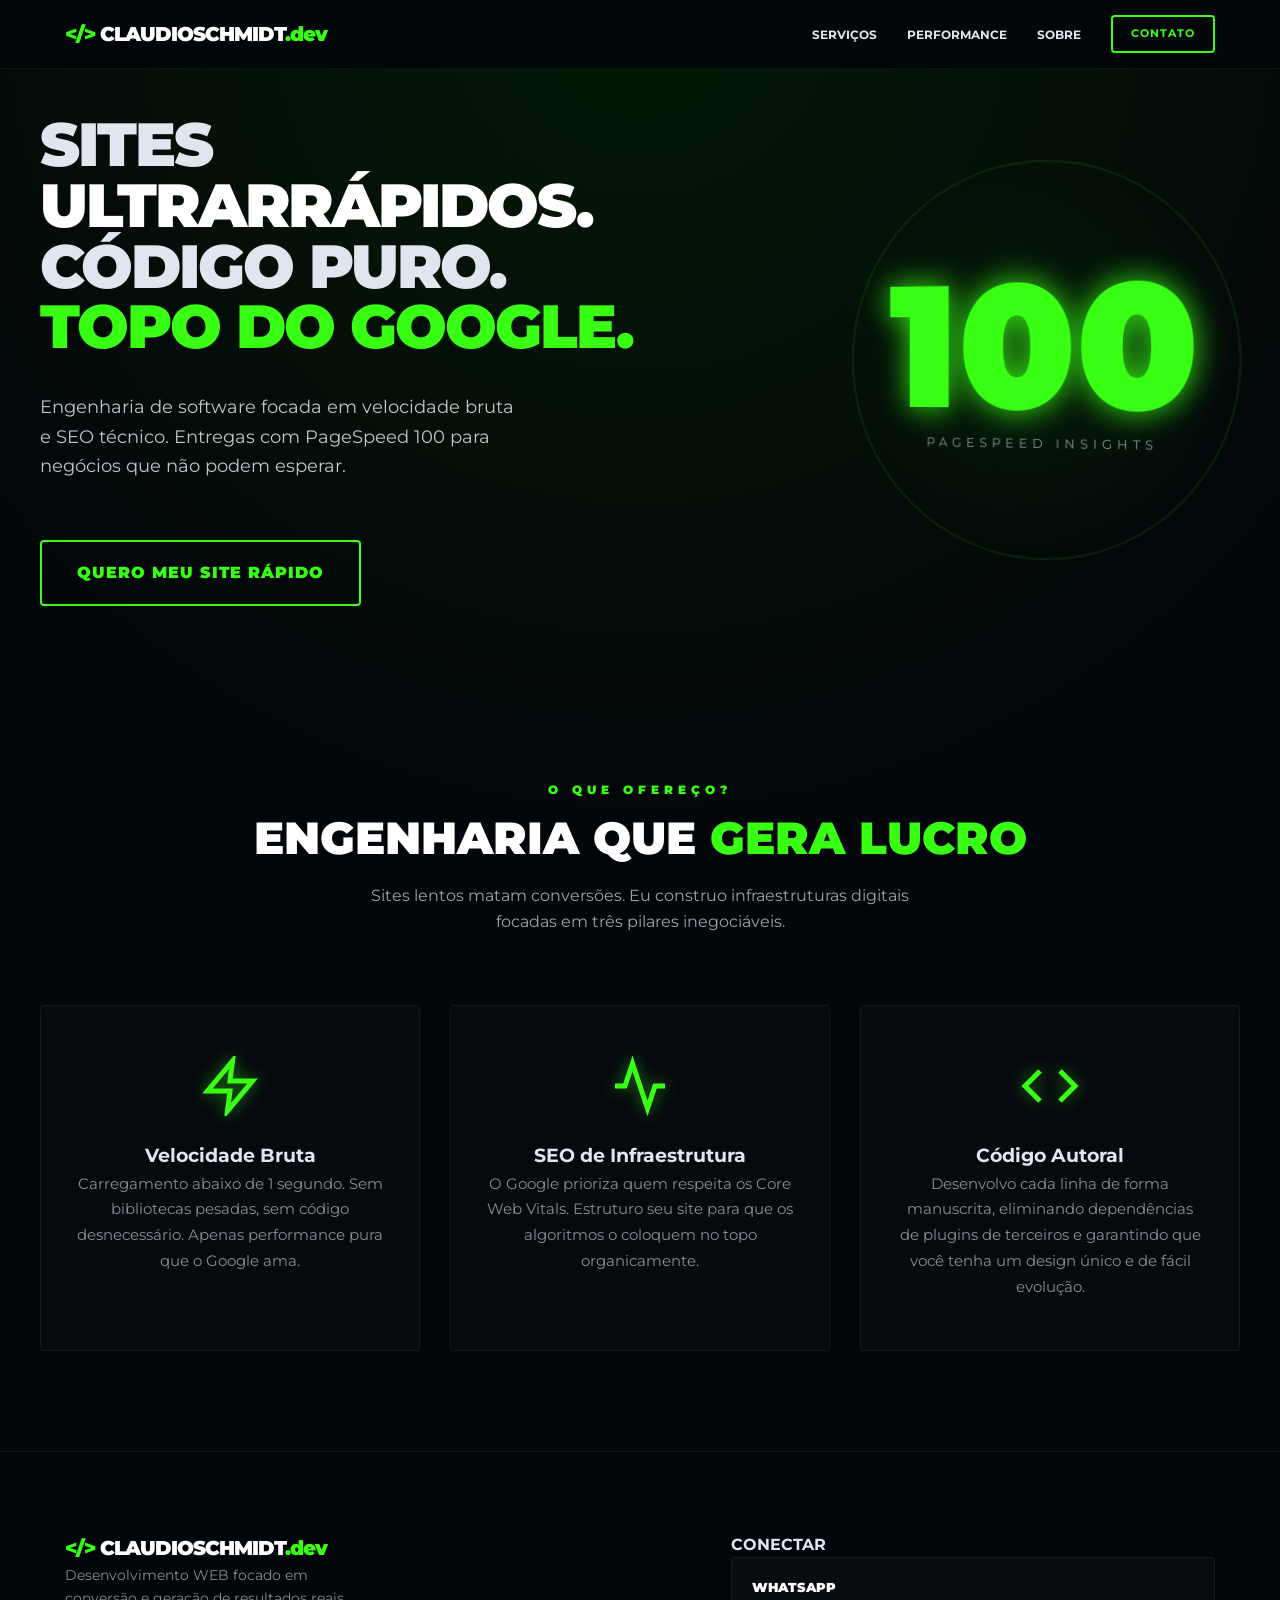
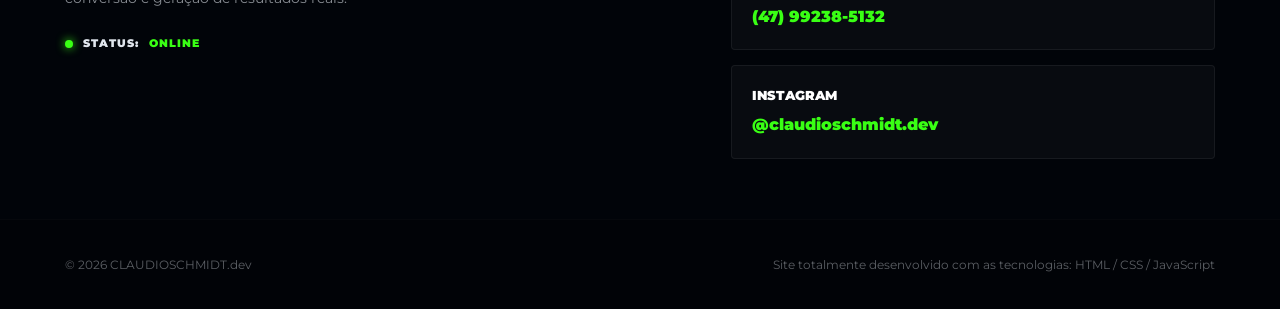
==== index.html @ e117f0a3 "Criação Segundo Bloco Criação do segundo bloco da página." ====
<!DOCTYPE html>
<html lang="pt-br">
<head>
    <meta charset="UTF-8">
    <meta name="viewport" content="width=device-width, initial-scale=1.0">
    <title>Claudio Schmidt Dev | Performance Web de Elite</title>
    
    <link rel="preconnect" href="https://fonts.googleapis.com">
    <link rel="preconnect" href="https://fonts.gstatic.com" crossorigin>
    <link href="https://fonts.googleapis.com/css2?family=Montserrat:wght@400;700;900&display=swap" rel="stylesheet">
    
    <link rel="stylesheet" href="css/style.css">
</head>
<body>

    <header class="cabecalho-fixo">
        <nav class="container navegacao">
            <a href="#" class="logo-marca">
                <span class="simbolo-code">&lt;/&gt;</span> CLAUDIOSCHMIDT<span>.dev</span>
            </a>
    
            <button class="menu-hamburguer" aria-label="Abrir Menu">
                <span class="barrinha"></span>
                <span class="barrinha"></span>
                <span class="barrinha"></span>
            </button>
    
            <ul class="lista-menu">
                <li><a href="#servicos">Serviços</a></li>
                <li><a href="#performance">Performance</a></li>
                <li><a href="#sobre">Sobre</a></li>
                <li>
                    <a href="https://wa.me/5547992385132" target="_blank" class="botao-neon pequeno">
                        CONTATO
                    </a>
                </li>
            </ul>
        </nav>
    </header>
    
    <main>
        <section id="inicio" class="secao-destaque container revelar">
            <div class="texto-principal">
                <h1>SITES<br>
                    <span class="cor-branca">ULTRARRÁPIDOS.</span><br>
                    CÓDIGO PURO.<br>
                    <span class="cor-neon">TOPO DO GOOGLE.</span>
                </h1>
                <p>Engenharia de software focada em velocidade bruta e SEO técnico. Entregas com PageSpeed 100 para negócios
                    que não podem esperar.</p>
                <a href="https://wa.me/5547992385132" target="_blank" class="botao-neon">
                    QUERO MEU SITE RÁPIDO
                </a>
            </div>
    
            <div class="container-visual">
                <div class="elemento-3d">
                    <div class="circulo-decorativo"></div>
                    <div class="placa-performance">
                        <span class="numero-100 brilho-neon">100</span>
                        <span class="sub-texto">PAGESPEED INSIGHTS</span>
                    </div>
                </div>
            </div>
        </section>
    
        <section id="servicos" class="secao-pilares container revelar">
            <div class="header-pilares">
                <span class="subtitulo-neon">O QUE OFEREÇO?</span>
                <h2 class="cor-branca">ENGENHARIA QUE <span class="cor-neon">GERA LUCRO</span></h2>
                <p>Sites lentos matam conversões. Eu construo infraestruturas digitais focadas em três pilares inegociáveis.
                </p>
            </div>
    
            <div class="grid-pilares">
                <article class="card-pilar">
                    <div class="icone-container">
                        <svg viewBox="0 0 24 24" fill="none" stroke="currentColor" stroke-width="2" class="svg-neon">
                            <path d="M13 2L3 14h9l-1 8 10-12h-9l1-8z" />
                        </svg>
                    </div>
                    <h3>Velocidade Bruta</h3>
                    <p>Carregamento abaixo de 1 segundo. Sem bibliotecas pesadas, sem código desnecessário. Apenas
                        performance pura que o Google ama.</p>
                </article>
    
                <article class="card-pilar">
                    <div class="icone-container">
                        <svg viewBox="0 0 24 24" fill="none" stroke="currentColor" stroke-width="2" class="svg-neon">
                            <path d="M22 12h-4l-3 9L9 3l-3 9H2" />
                        </svg>
                    </div>
                    <h3>SEO de Infraestrutura</h3>
                    <p>O Google prioriza quem respeita os Core Web Vitals. Estruturo seu site para que os algoritmos o
                        coloquem no topo organicamente.</p>
                </article>
    
                <article class="card-pilar">
                    <div class="icone-container">
                        <svg viewBox="0 0 24 24" fill="none" stroke="currentColor" stroke-width="2" class="svg-neon">
                            <polyline points="16 18 22 12 16 6"></polyline>
                            <polyline points="8 6 2 12 8 18"></polyline>
                        </svg>
                    </div>
                    <h3>Código Autoral</h3>
                    <p>Desenvolvo cada linha de forma manuscrita, eliminando dependências de plugins de terceiros e garantindo que você tenha um design único e de fácil evolução.</p>
                </article>
            </div>
        </section>
    </main>

    <footer class="rodape-moderno revelar">
        <div class="container grade-rodape">
            <div class="col-rodape">
                <a href="#" class="logo-marca">
                <span class="simbolo-code">&lt;/&gt;</span> CLAUDIOSCHMIDT<span>.dev</span>
                </a>
                <p class="txt-rodape">Desenvolvimento WEB focado em conversão e geração de resultados reais.</p>
                <div class="status-sistema">
                    <span class="ponto-status"></span> STATUS: <span class="cor-neon">ONLINE</span>
                </div>
            </div>
            
            <div class="col-rodape">
                <h4 class="tit-rodape">CONECTAR</h4>
                <div class="contatos-card">
                    <a href="https://wa.me/5547992385132" target="_blank" class="item-contato">
                        WHATSAPP <span class="cor-neon">(47) 99238-5132</span>
                    </a>
                    <a href="https://www.instagram.com/claudioschmidt.dev" target="_blank" class="item-contato">
                        INSTAGRAM <span class="cor-neon">@claudioschmidt.dev</span>
                    </a>
                </div>
            </div>
        </div>
        
        <div class="assinatura">
            <div class="container flex-assinatura">
                <p>© 2026 CLAUDIOSCHMIDT.dev</p>
                <p>Site totalmente desenvolvido com as tecnologias: <span class="txt-brilhante"> HTML / CSS / JavaScript</span></p>
            </div>
        </div>
    </footer>

    <script src="js/script.js"></script>
</body>
</html>
---- css/style.css ----
/* CLAUDIOSCHMIDT.dev - Estilo de Elite 
    Foco: Performance, Centralização 3D e UX Premium
*/

/* --- 1. CONFIGURAÇÕES BASE & VARIÁVEIS --- */
* { 
    margin: 0; 
    padding: 0; 
    box-sizing: border-box; 
    -webkit-font-smoothing: antialiased;
}

:root {
    --neon: #39ff14;
    --fundo-dark: #02050a; 
    --verde-profundo: #051a05; 
    --branco: #ffffff;
    --texto: #e0e6ed;
    --transição: all 0.4s cubic-bezier(0.175, 0.885, 0.32, 1.275);
}

html {
    scroll-behavior: smooth;
    scroll-padding-top: 100px;
}

body {
    font-family: 'Montserrat', sans-serif;
    background: radial-gradient(circle at 50% 0%, var(--verde-profundo) 0%, var(--fundo-dark) 80%);
    background-color: var(--fundo-dark);
    background-attachment: fixed;
    color: var(--texto);
    overflow-x: hidden;
    line-height: 1.6;
}

.container { 
    max-width: 1200px; 
    margin: 0 auto; 
    padding: 0 25px; 
}

/* --- 2. AUXILIARES DE ESTILO --- */
.cor-neon { color: var(--neon); }
.cor-branca { color: var(--branco); }
.brilho-neon { text-shadow: 0 0 25px rgba(57, 255, 20, 0.7); }

.revelar {
    opacity: 0;
    transform: translateY(40px);
    transition: all 0.9s cubic-bezier(0.17, 0.55, 0.55, 1);
}

.revelar.visivel {
    opacity: 1;
    transform: translateY(0);
}

/* --- 3. CABEÇALHO (MENU) --- */
.cabecalho-fixo {
    position: fixed; 
    top: 0; left: 0; width: 100%;
    background: rgba(2, 5, 10, 0.88);
    backdrop-filter: blur(15px);
    border-bottom: 1px solid rgba(57, 255, 20, 0.08);
    z-index: 1000; 
    padding: 15px 0;
    transition: var(--transição);
}

.navegacao { 
    display: flex; 
    justify-content: space-between; 
    align-items: center; 
}

.logo-marca {
    text-decoration: none; 
    color: var(--branco); 
    font-weight: 900; 
    font-size: 1.25rem;
    letter-spacing: -1px;
}
.logo-marca span { color: var(--neon); }

.lista-menu { 
    display: flex; 
    align-items: center; 
    gap: 30px; 
    list-style: none; 
}

.lista-menu a {
    text-decoration: none; 
    color: var(--texto);
    font-size: 0.75rem; 
    font-weight: 700; 
    text-transform: uppercase;
    transition: 0.3s;
}

.lista-menu a:hover:not(.botao-neon) { color: var(--neon); }

/* --- 4. BOTÕES --- */
.botao-neon {
    display: inline-block; 
    padding: 18px 35px;
    border: 2px solid var(--neon); 
    color: var(--neon) !important;
    text-decoration: none; 
    font-weight: 900; 
    border-radius: 4px;
    text-transform: uppercase;
    letter-spacing: 1px;
    transition: var(--transição);
}

.botao-neon.pequeno { padding: 8px 18px; font-size: 0.7rem; }

.botao-neon:hover {
    background: var(--neon); 
    color: var(--fundo-dark) !important;
    box-shadow: 0 0 30px rgba(57, 255, 20, 0.6); 
    transform: translateY(-5px);
}

/* --- /css/style.css --- */

/* ... (Mantenha o topo do arquivo igual) ... */

/* --- 5. HERO SECTION & SOLUÇÃO DE CENTRALIZAÇÃO 3D --- */
.secao-destaque { 
    display: flex; 
    align-items: center; 
    min-height: 80vh; /* Ocupa a tela inteira para máximo impacto visual */
    padding: 60px 0; /* Aumentei o respiro vertical */
}

.texto-principal { flex: 1.2; z-index: 10; }

h1 { 
    font-size: 3.8rem; 
    font-weight: 900; 
    line-height: 1; 
    margin-bottom: 35px; /* Aumentei ligeiramente o espaço */
    letter-spacing: -2px; 
}

.texto-principal p { 
    max-width: 480px; 
    opacity: 0.85; 
    font-size: 1.15rem; /* Fonte um pouco maior para leitura premium */
    margin-bottom: 60px; /* Respiro generoso para o CTA */
    text-shadow: 0 0 15px rgba(255, 255, 255, 0.1);
}

/* --- A MÁGICA DO 3D ESTÁ AQUI --- */

/* 1. O PAI: Define a perspectiva para toda a cena */
.container-visual { 
    flex: 0.8; 
    display: flex; 
    justify-content: flex-end; /* Alinha o bloco à direita na grade */
    align-items: center; /* Centraliza verticalmente na Hero */
    perspective: 2000px; /* Aumentei a perspectiva para suavizar a distorção */
}

/* 2. O CONTAINER DE ROTAÇÃO: Aplica a rotação Y */
.elemento-3d {
    position: relative; 
    width: 420px; /* Tamanho massivo e impactante */
    height: 420px;
    
    /* Centralização Flexbox Real */
    display: flex; 
    justify-content: center; 
    align-items: center; 

    /* Configurações 3D */
    transform-style: preserve-3d;
    transform: rotateY(-18deg); /* Rotação ligeiramente mais agressiva */
    
    /* Filtro de brilho sutil no container inteiro */
    filter: drop-shadow(0 0 15px rgba(57, 255, 20, 0.15));
}

/* 3. O CÍRCULO (FUNDO): Fica no plano Z=0 */
.circulo-decorativo {
    position: absolute; 
    width: 100%; 
    height: 100%;
    border: 2px solid rgba(57, 255, 20, 0.15); /* Borda neon sutil */
    border-radius: 50%;
    background: radial-gradient(circle, rgba(57, 255, 20, 0.05) 0%, transparent 75%);
    z-index: 1;
}

/* 4. A PLACA (CONTEÚDO): Salta para frente no eixo Z */
.placa-performance { 
    position: relative;
    z-index: 2;
    text-align: center; 
    
    /* Traz o número para frente (Z), criando a profundidade */
    transform: translateZ(120px); 
    
    /* A animação agora é aplicada APENAS ao conteúdo que flutua */
    animation: flutuar 4s ease-in-out infinite; 
    
    /* Garante que o conteúdo interno também use flex para centralizar */
    display: flex;
    flex-direction: column;
    justify-content: center;
    align-items: center;
}

.numero-100 { 
    font-size: 11.5rem; /* Número massivo e autoritário */
    font-weight: 900; 
    color: var(--neon); 
    line-height: 0.9; /* Compacta o número */
    text-shadow: 0 0 30px rgba(57, 255, 20, 0.8); /* Brilho neon intenso */
}

.sub-texto { 
    display: block; 
    font-size: 0.8rem; 
    letter-spacing: 5px; /* Industrial e clean */
    opacity: 0.6; 
    text-transform: uppercase;
    margin-top: 15px; /* Espaço corrigido sob o número */
}

/* ... (Mantenha o resto do arquivo igual) ... */

/* Container do Visual 3D */
.container-visual { 
    flex: 0.8; 
    display: flex; 
    justify-content: flex-end; 
    perspective: 1500px; 
}

.elemento-3d {
    position: relative; 
    width: 400px; 
    height: 400px;
    display: flex; 
    justify-content: center; 
    align-items: center; /* Centraliza tudo matematicamente */
    transform-style: preserve-3d;
    transform: rotateY(-15deg);
}

.circulo-decorativo {
    position: absolute; 
    width: 100%; 
    height: 100%;
    border: 2px solid rgba(57, 255, 20, 0.1); 
    border-radius: 50%;
    background: radial-gradient(circle, rgba(57, 255, 20, 0.05) 0%, transparent 70%);
    z-index: 1;
}

.placa-performance { 
    position: relative;
    z-index: 2;
    text-align: center; 
    transform: translateZ(100px); /* Traz o número para frente */
    animation: flutuar 4s ease-in-out infinite; 
}

.numero-100 { 
    font-size: 11rem; 
    font-weight: 900; 
    color: var(--neon); 
    line-height: 0.9; 
}

.sub-texto { 
    display: block; 
    font-size: 0.8rem; 
    letter-spacing: 5px; 
    opacity: 0.6; 
    text-transform: uppercase;
    margin-top: 10px;
}

/* --- 6. ELEMENTOS DE GRADE E DIVISORES --- */
.divisor { 
    display: flex; 
    align-items: center; 
    gap: 20px; 
    padding: 20px 0 40px 0; 
    opacity: 0.2; 
}

.linha { flex: 1; height: 1px; background: var(--texto); }
.texto-central { font-size: 1.2rem; font-weight: 900; letter-spacing: 5px; }

.secao-grade { 
    display: grid; 
    grid-template-columns: repeat(3, 1fr); 
    gap: 30px; 
    padding-bottom: 120px; 
}

.card-servico {
    background: rgba(255, 255, 255, 0.02); 
    padding: 45px; 
    border-radius: 4px;
    border: 1px solid rgba(255, 255, 255, 0.05); 
    transition: var(--transição);
}

.card-servico:hover { 
    border-color: var(--neon); 
    background: rgba(57, 255, 20, 0.03);
    transform: translateY(-10px); 
}

.card-servico h3 { margin-bottom: 15px; font-weight: 900; }

/* --- 7. RODAPÉ (FOOTER) --- */
.rodape-moderno { 
    background: rgba(2, 5, 10, 0.98); 
    padding-top: 80px; 
    border-top: 1px solid rgba(255,255,255,0.05); 
}

.grade-rodape { 
    display: grid; 
    grid-template-columns: 1.5fr 1.2fr; 
    gap: 60px; 
    padding-bottom: 60px; 
}

.logo-rodape { font-weight: 900; color: var(--branco); margin-bottom: 25px; font-size: 1.4rem; }
.logo-rodape span { color: var(--neon); }

.txt-rodape { font-size: 0.9rem; opacity: 0.6; max-width: 300px; margin-bottom: 25px; text-align: left; }

.status-sistema { 
    font-size: 0.7rem; 
    font-weight: 900; 
    display: flex; 
    align-items: center; 
    gap: 10px; 
    letter-spacing: 1px;
}

.ponto-status { 
    width: 8px; height: 8px; 
    background: var(--neon); 
    border-radius: 50%; 
    box-shadow: 0 0 10px var(--neon); 
    animation: pulse 2s infinite;
}

.contatos-card { display: flex; flex-direction: column; gap: 15px; }

.item-contato {
    text-decoration: none; 
    color: var(--branco); 
    font-size: 0.8rem; 
    font-weight: 900;
    background: rgba(255,255,255,0.03); 
    padding: 20px; 
    border-radius: 4px;
    border: 1px solid rgba(255,255,255,0.06); 
    transition: 0.3s;
}

.item-contato span { display: block; font-size: 1rem; margin-top: 5px; }

.item-contato:hover { 
    background: rgba(57, 255, 20, 0.08); 
    border-color: var(--neon); 
    transform: scale(1.02);
}

.assinatura { 
    background: #010307; 
    padding: 35px 0; 
    font-size: 0.75rem; 
    border-top: 1px solid rgba(255,255,255,0.02); 
}

.flex-assinatura { display: flex; justify-content: space-between; opacity: 0.4; }

/* --- 8. ANIMAÇÕES --- */
@keyframes flutuar { 
    0%, 100% { transform: translateZ(100px) translateY(0); } 
    50% { transform: translateZ(100px) translateY(-25px); } 
}

@keyframes pulse {
    0% { transform: scale(1); opacity: 1; }
    50% { transform: scale(1.5); opacity: 0.5; }
    100% { transform: scale(1); opacity: 1; }
}

/* --- 9. RESPONSIVIDADE --- */
@media (max-width: 950px) {
    .secao-destaque { flex-direction: column; text-align: center; padding-top: 120px; }
    .texto-principal p { margin: 0 auto 50px auto; }
    .container-visual { justify-content: center; margin-top: 60px; width: 100%; }
    .elemento-3d { width: 300px; height: 300px; }
    .numero-100 { font-size: 8rem; }
    h1 { font-size: 2.8rem; }
    .secao-grade { grid-template-columns: 1fr; }
    .grade-rodape { grid-template-columns: 1fr; text-align: center; }
    .col-rodape { display: flex; flex-direction: column; align-items: center; }
}

/* --- MENU HAMBÚRGUER (ESTILO) --- */
.menu-hamburguer {
    display: none; /* Escondido no desktop */
    background: none;
    border: none;
    cursor: pointer;
    flex-direction: column;
    gap: 6px;
    z-index: 1001;
}

.barrinha {
    width: 30px;
    height: 3px;
    background-color: var(--neon);
    border-radius: 2px;
    transition: 0.4s;
}

/* --- RESPONSIVIDADE (MOBILE REFATORADO) --- */
@media (max-width: 950px) {
    /* Garante que o botão hambúrguer fique visível sobre tudo */
    .menu-hamburguer { 
        display: flex; 
        z-index: 2000; 
    }

    .lista-menu {
        display: flex; /* Força o display flex que pode ter sido perdido */
        flex-direction: column;
        justify-content: center;
        align-items: center;
        gap: 40px;

        /* Posicionamento Fora da Tela */
        position: fixed;
        top: 0;
        right: -100%; 
        width: 100%; /* Ocupa a largura total para evitar bugs de clique */
        height: 100vh;
        
        /* Visual Glassmorphism Escuro */
        background: rgba(2, 5, 10, 0.98);
        backdrop-filter: blur(20px);
        -webkit-backdrop-filter: blur(20px);
        
        transition: 0.5s cubic-bezier(0.77, 0.2, 0.05, 1);
        z-index: 1500; /* Abaixo do botão, acima de tudo mais */
        border-left: 1px solid rgba(57, 255, 20, 0.1);
    }

    /* Classe ativada pelo JavaScript */
    .lista-menu.ativo {
        right: 0; 
    }

    /* Links Maiores para facilitar o toque (Touch Targets) */
    .lista-menu li {
        width: 100%;
        text-align: center;
    }

    .lista-menu a {
        font-size: 1.5rem; /* Fonte maior para mobile */
        display: block;
        padding: 15px;
        color: var(--branco);
        letter-spacing: 2px;
    }

    /* Ajuste do botão de contato dentro do menu mobile */
    .lista-menu .botao-neon.pequeno {
        display: inline-block;
        font-size: 1rem;
        padding: 15px 40px;
        margin-top: 20px;
    }

    /* Animação do X (Hambúrguer) */
    .menu-hamburguer.aberto .barrinha:nth-child(1) {
        transform: rotate(45deg) translate(6px, 6px);
    }
    .menu-hamburguer.aberto .barrinha:nth-child(2) {
        opacity: 0;
    }
    .menu-hamburguer.aberto .barrinha:nth-child(3) {
        transform: rotate(-45deg) translate(6px, -7px);
    }
}

/* --- SEÇÃO PILARES --- */
.secao-pilares { padding: 60px 0 100px 0; 
}

.header-pilares { text-align: center; margin-bottom: 70px; }
.subtitulo-neon { 
    font-size: 0.75rem; 
    letter-spacing: 5px; 
    color: var(--neon); 
    font-weight: 900; 
    display: block; 
    margin-bottom: 15px;
}
.header-pilares h2 { font-size: 2.8rem; font-weight: 900; line-height: 1.1; }
.header-pilares p { max-width: 600px; margin: 20px auto 0; opacity: 0.7; }

.grid-pilares {
    display: grid;
    grid-template-columns: repeat(3, 1fr);
    gap: 30px;
}

.card-pilar {
    background: rgba(255, 255, 255, 0.02);
    padding: 50px 35px;
    border-radius: 4px;
    border: 1px solid rgba(255, 255, 255, 0.05);
    transition: all 0.4s ease;
    position: relative;
    overflow: hidden;
}

/* Efeito de brilho ao passar o mouse */
.card-pilar:hover {
    background: rgba(57, 255, 20, 0.03);
    border-color: var(--neon);
    transform: translateY(-10px);
}

.icone-container {
    width: 60px;          /* Aumentei um pouco para dar mais presença */
    height: 60px;
    margin: 0 auto 25px;  /* O 'auto' nas laterais centraliza o bloco horizontalmente */
    
    /* CENTRALIZAÇÃO REAL DO SVG */
    display: flex;
    justify-content: center;
    align-items: center;
    
    color: var(--neon);
}

.svg-neon {
    filter: drop-shadow(0 0 8px rgba(57, 255, 20, 0.5));
}

.card-pilar {
    text-align: center;   /* Garante que o H3 e o P também acompanhem o ícone no centro */
    background: rgba(255, 255, 255, 0.02);
    padding: 50px 35px;
    border-radius: 4px;
    border: 1px solid rgba(255, 255, 255, 0.05);
    transition: all 0.4s ease;
    position: relative;
    overflow: hidden;
}

.card-pilar p {
    font-size: 0.95rem;
    line-height: 1.7;
    opacity: 0.6;
}

/* Responsividade */
@media (max-width: 950px) {
    .grid-pilares { grid-template-columns: 1fr; }
    .header-pilares h2 { font-size: 2rem; }
}
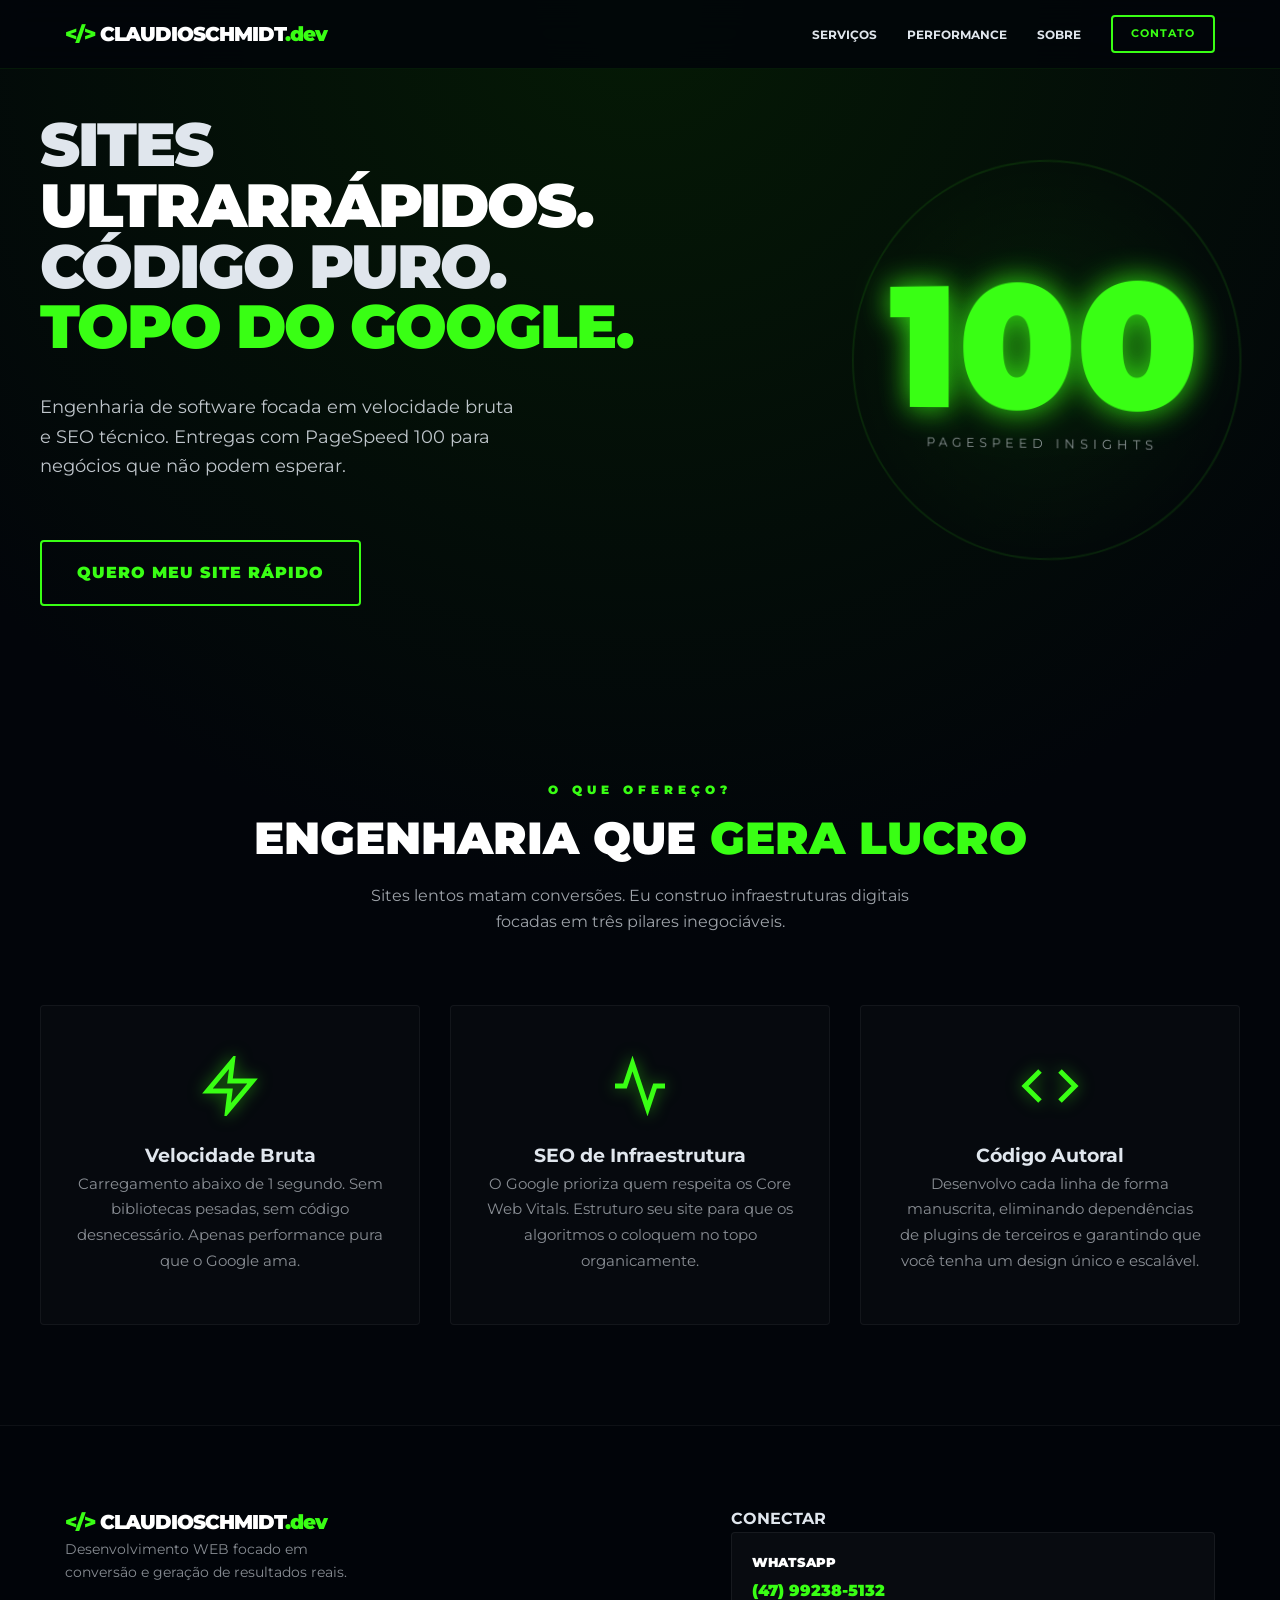
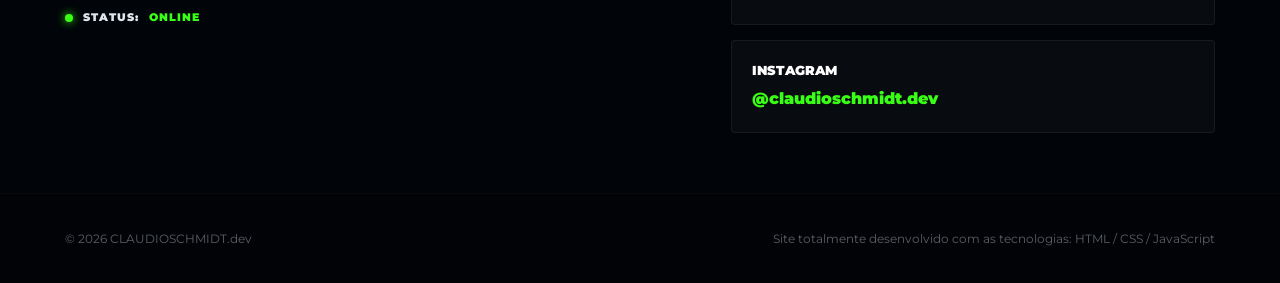
==== commit 5fd3467e: "Update da Pagina Inicial Troca de textos na pagina inicial." ====
--- a/index.html
+++ b/index.html
@@ -103,7 +103,7 @@
                         </svg>
                     </div>
                     <h3>Código Autoral</h3>
-                    <p>Desenvolvo cada linha de forma manuscrita, eliminando dependências de plugins de terceiros e garantindo que você tenha um design único e de fácil evolução.</p>
+                    <p>Desenvolvo cada linha de forma manuscrita, eliminando dependências de plugins de terceiros e garantindo que você tenha um design único e escalável.</p>
                 </article>
             </div>
         </section>
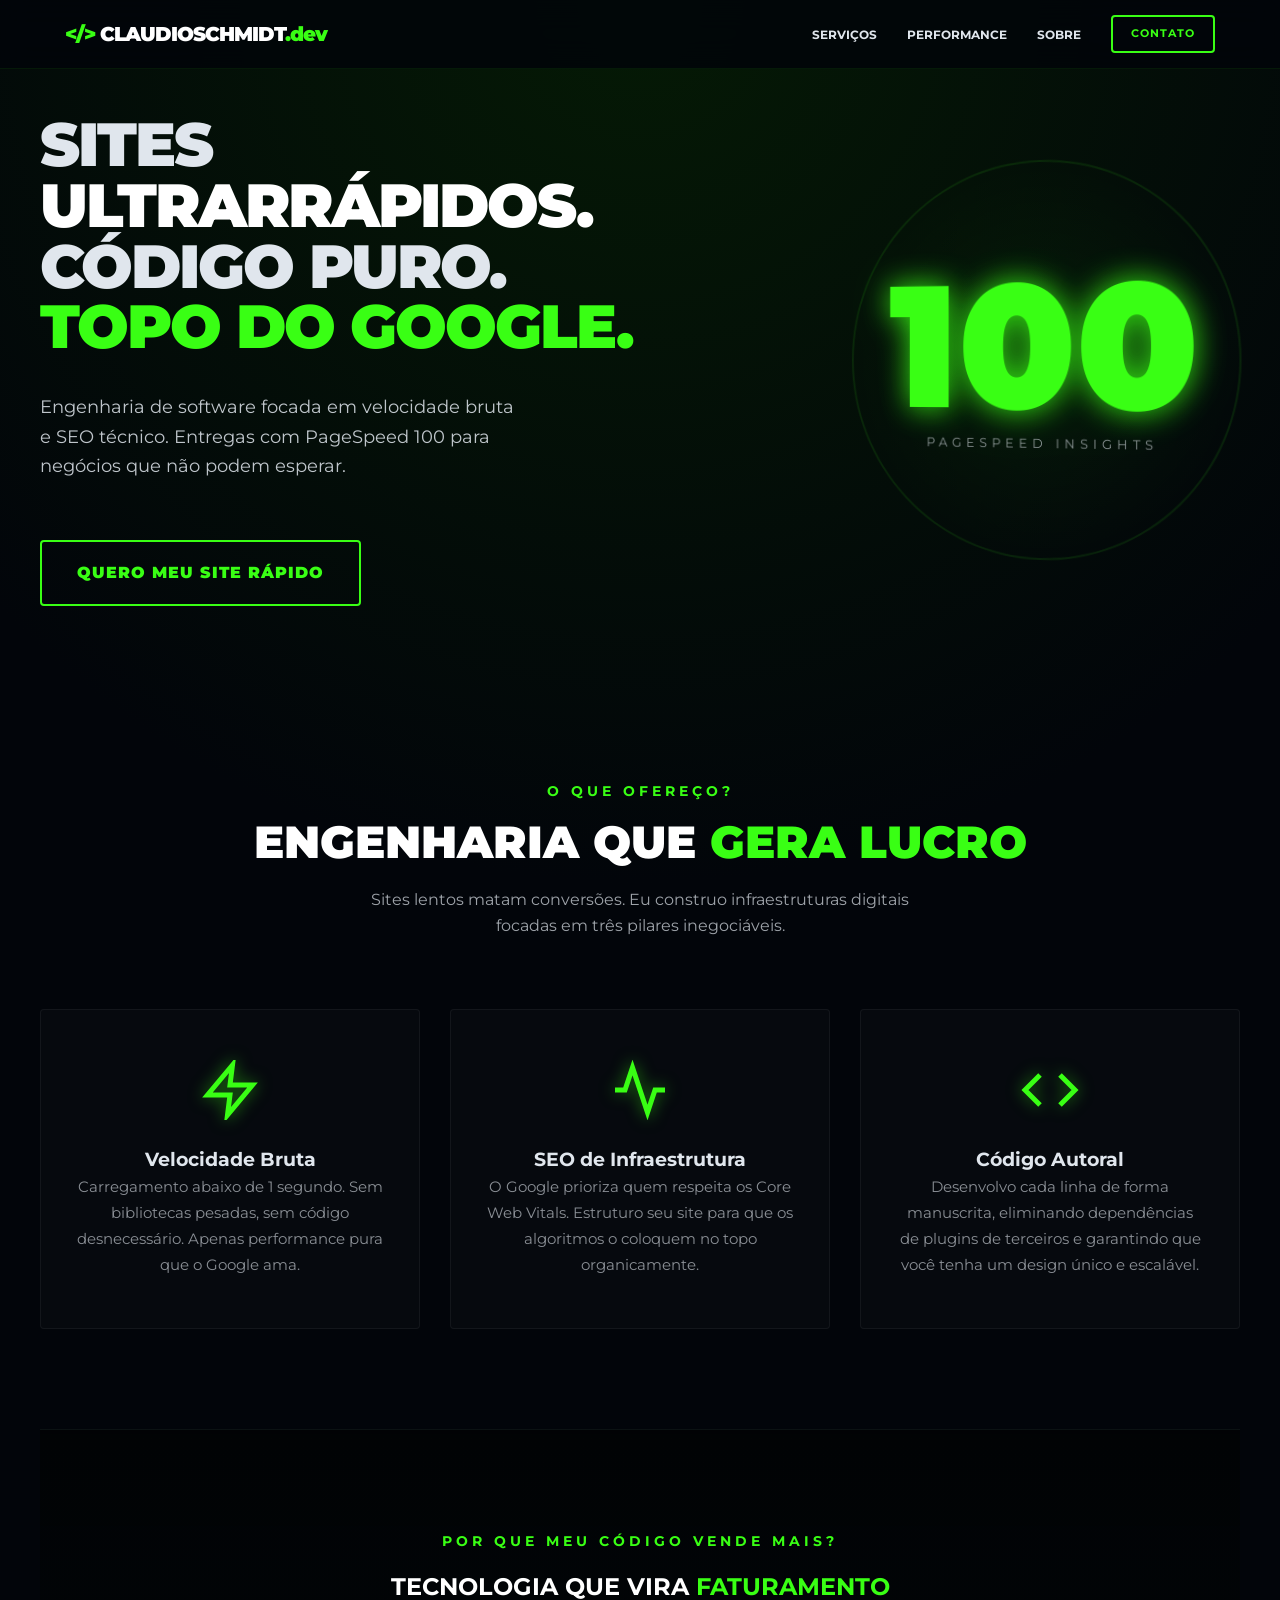
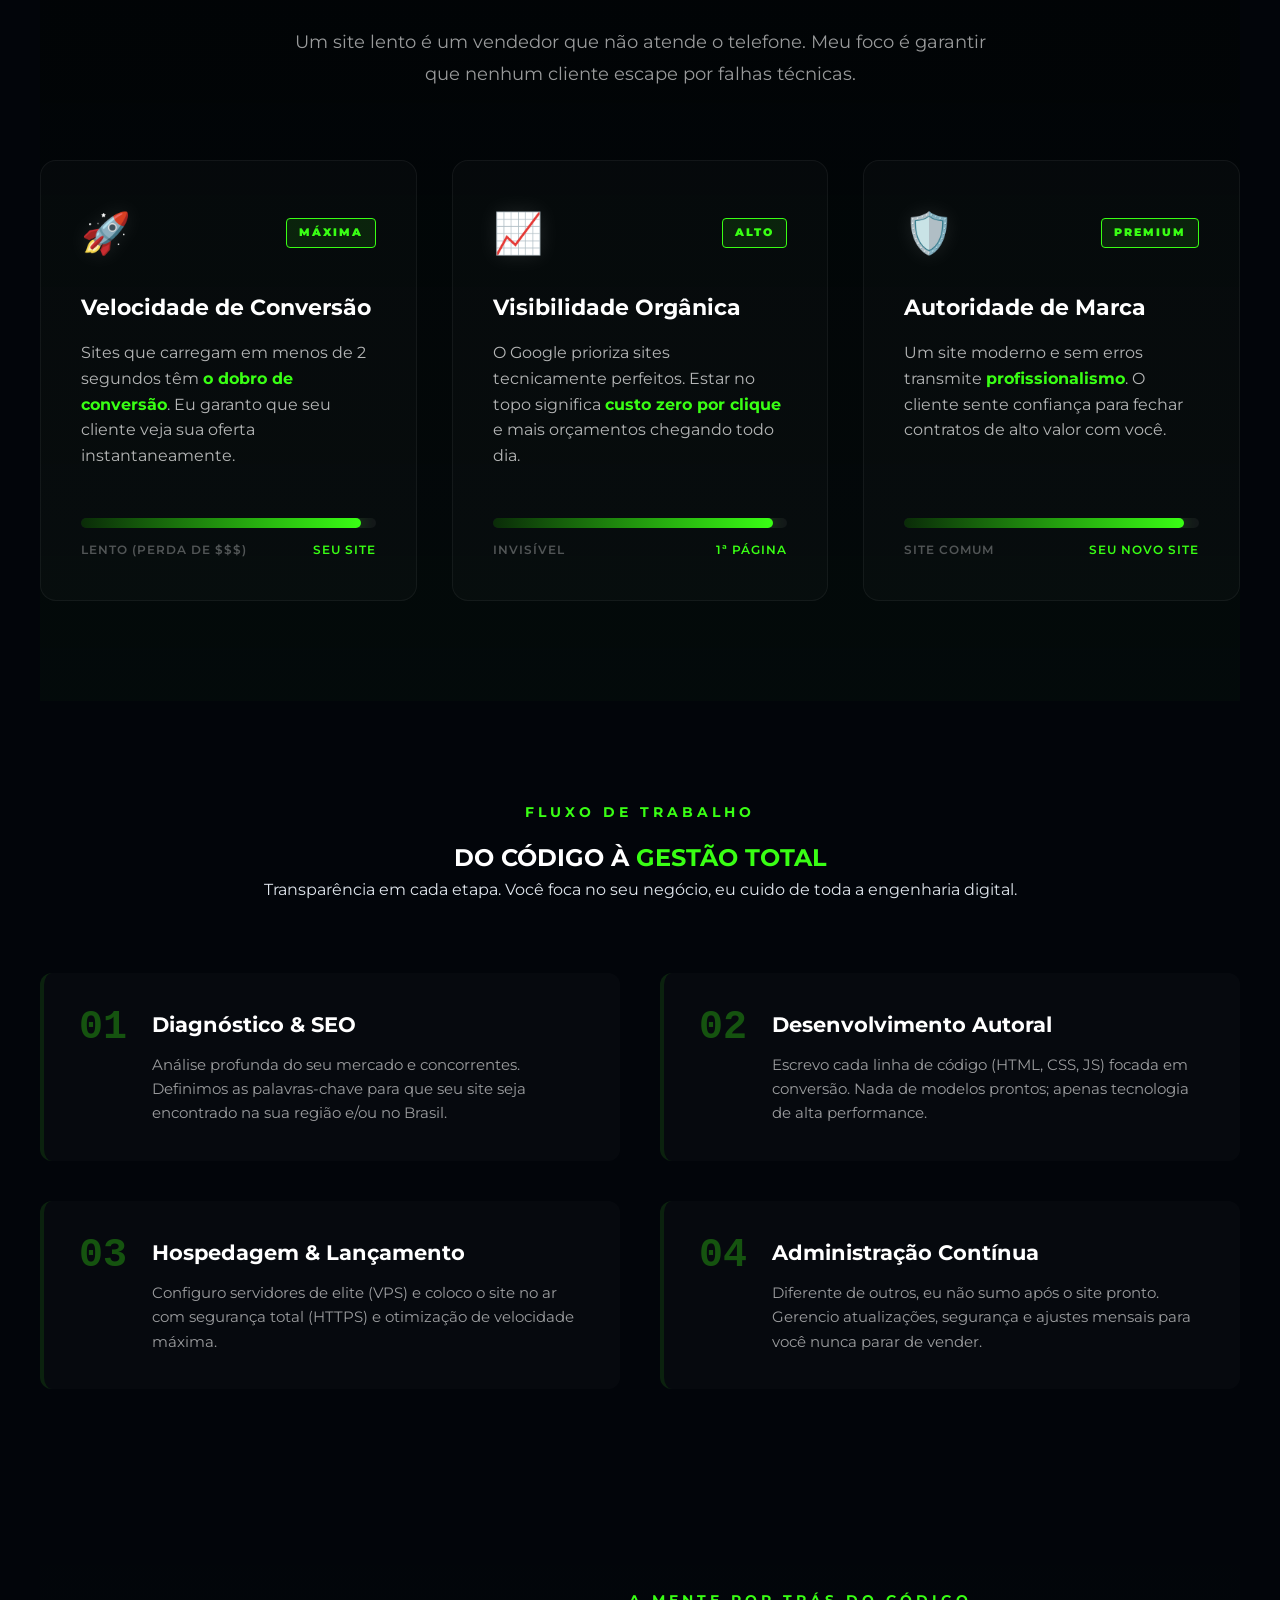
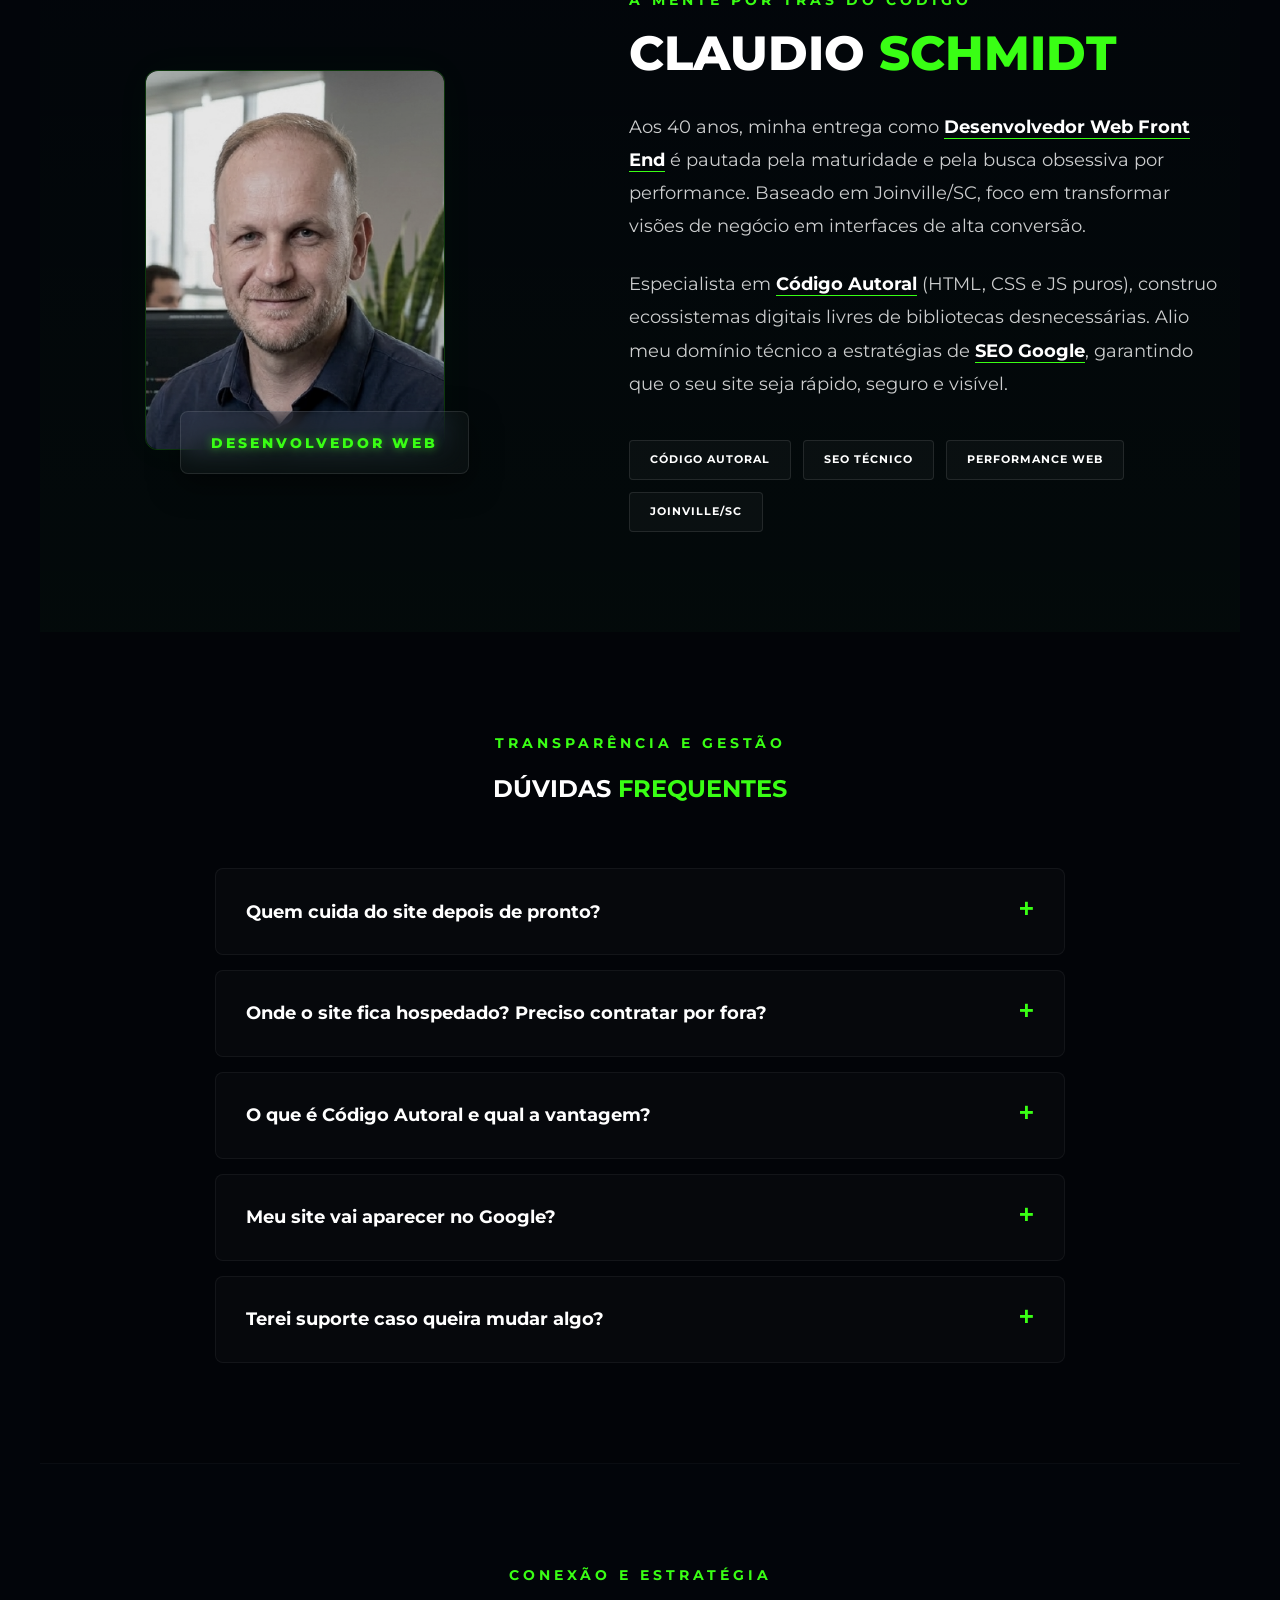
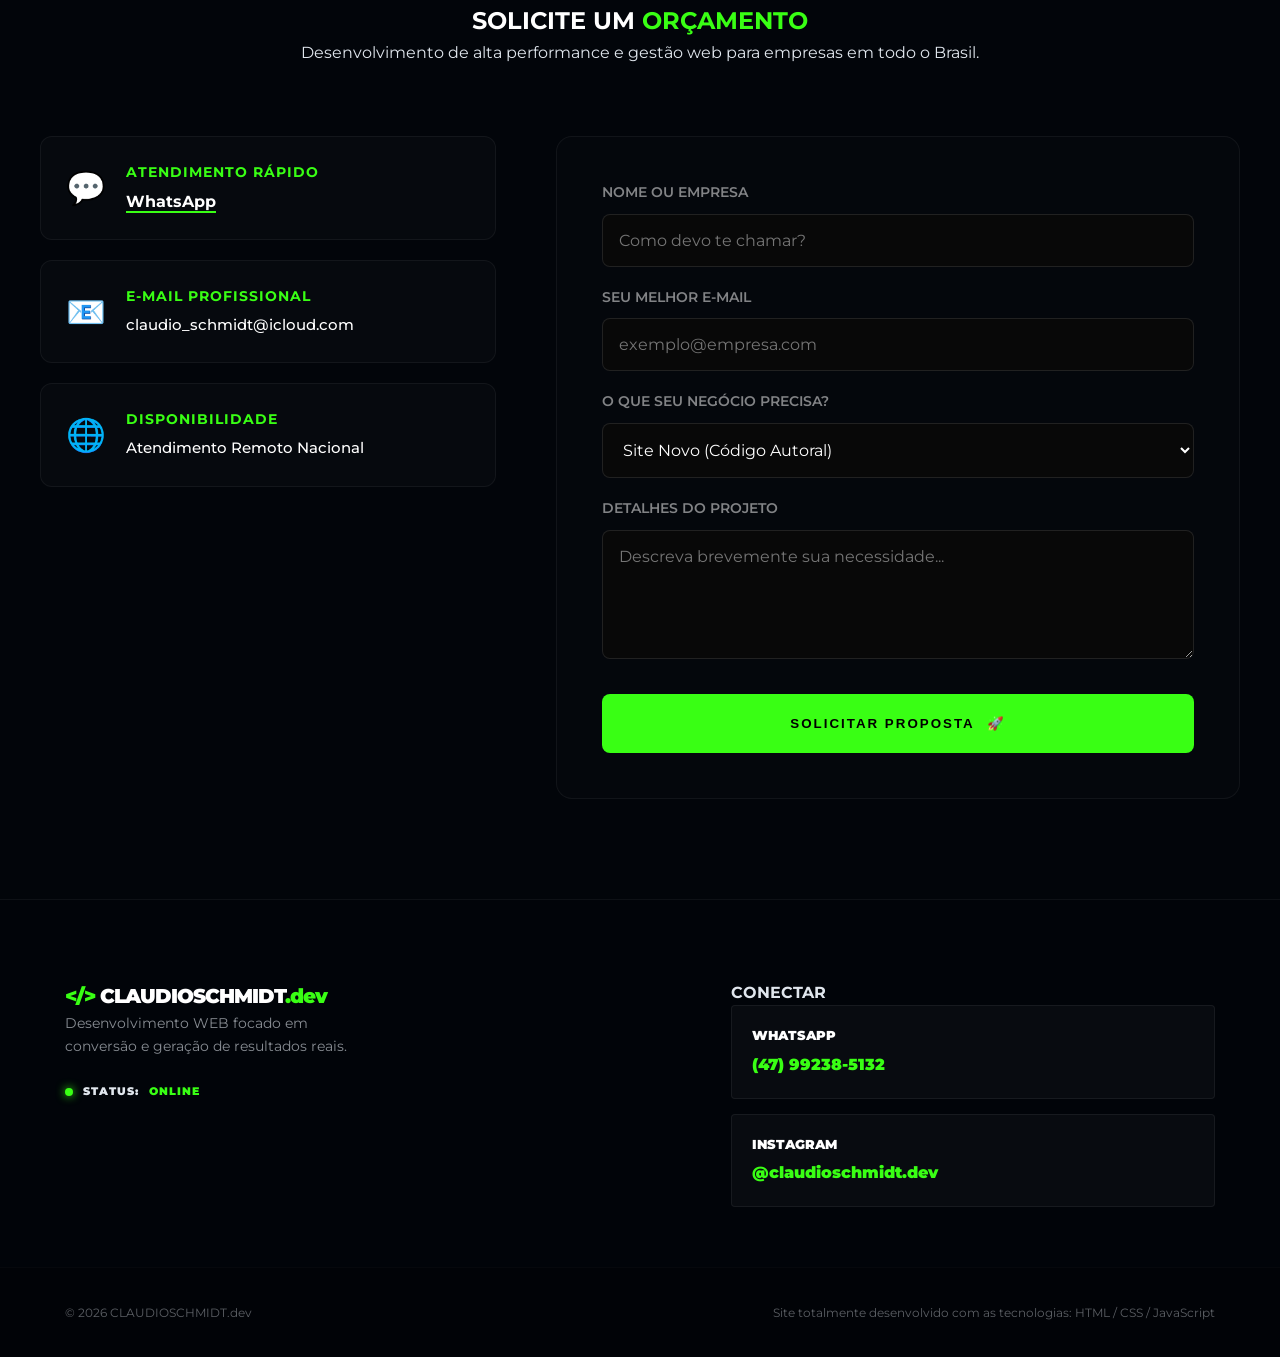
==== commit 7e138801: "Atualização V2.0 Site básico finalizado para início de projeto." ====
--- a/index.html
+++ b/index.html
@@ -107,6 +107,261 @@
                 </article>
             </div>
         </section>
+
+        <section id="performance-lucro" class="secao-performance container revelar">
+    <div class="header-centralizado">
+        <span class="subtitulo-neon">POR QUE MEU CÓDIGO VENDE MAIS?</span>
+        <h2 class="cor-branca">TECNOLOGIA QUE VIRA <span class="cor-neon">FATURAMENTO</span></h2>
+        <p class="desc-performance">Um site lento é um vendedor que não atende o telefone. Meu foco é garantir que nenhum cliente escape por falhas técnicas.</p>
+    </div>
+
+    <div class="grade-vitals">
+        
+        <div class="card-vital">
+            <div class="vital-header">
+                <span class="icone-negocio">🚀</span>
+                <span class="status bom">MÁXIMA</span>
+            </div>
+            <h3>Velocidade de Conversão</h3>
+            <p>Sites que carregam em menos de 2 segundos têm <strong>o dobro de conversão</strong>. Eu garanto que seu cliente veja sua oferta instantaneamente.</p>
+            
+            <div class="grafico-cwv">
+                <div class="barra-fundo">
+                    <div class="barra-preenchida LCP-bar"></div>
+                </div>
+                <div class="legenda-grafico">
+                    <span>Lento (Perda de $$$)</span>
+                    <span class="marca-bom">Seu Site</span>
+                </div>
+            </div>
+        </div>
+
+        <div class="card-vital">
+            <div class="vital-header">
+                <span class="icone-negocio">📈</span>
+                <span class="status bom">ALTO</span>
+            </div>
+            <h3>Visibilidade Orgânica</h3>
+            <p>O Google prioriza sites tecnicamente perfeitos. Estar no topo significa <strong>custo zero por clique</strong> e mais orçamentos chegando todo dia.</p>
+            
+            <div class="grafico-cwv">
+                <div class="barra-fundo">
+                    <div class="barra-preenchida CLS-bar"></div>
+                </div>
+                <div class="legenda-grafico">
+                    <span>Invisível</span>
+                    <span class="marca-bom">1ª Página</span>
+                </div>
+            </div>
+        </div>
+
+        <div class="card-vital">
+            <div class="vital-header">
+                <span class="icone-negocio">🛡️</span>
+                <span class="status bom">PREMIUM</span>
+            </div>
+            <h3>Autoridade de Marca</h3>
+            <p>Um site moderno e sem erros transmite <strong>profissionalismo</strong>. O cliente sente confiança para fechar contratos de alto valor com você.</p>
+            
+            <div class="grafico-cwv">
+                <div class="barra-fundo">
+                    <div class="barra-preenchida INP-bar"></div>
+                </div>
+                <div class="legenda-grafico">
+                    <span>Site Comum</span>
+                    <span class="marca-bom">Seu Novo Site</span>
+                </div>
+            </div>
+        </div>
+
+    </div>
+</section>
+
+<section id="processo" class="secao-processo container revelar">
+    <div class="header-centralizado">
+        <span class="subtitulo-neon">FLUXO DE TRABALHO</span>
+        <h2 class="cor-branca">DO CÓDIGO À <span class="cor-neon">GESTÃO TOTAL</span></h2>
+        <p>Transparência em cada etapa. Você foca no seu negócio, eu cuido de toda a engenharia digital.</p>
+    </div>
+
+    <div class="linha-processo">
+        <div class="card-processo">
+            <div class="num-processo">01</div>
+            <div class="box-conteudo">
+                <h3>Diagnóstico & SEO</h3>
+                <p>Análise profunda do seu mercado e concorrentes. Definimos as palavras-chave para que seu site seja encontrado na sua região e/ou no Brasil.</p>
+            </div>
+        </div>
+
+        <div class="card-processo">
+            <div class="num-processo">02</div>
+            <div class="box-conteudo">
+                <h3>Desenvolvimento Autoral</h3>
+                <p>Escrevo cada linha de código (HTML, CSS, JS) focada em conversão. Nada de modelos prontos; apenas tecnologia de alta performance.</p>
+            </div>
+        </div>
+
+        <div class="card-processo">
+            <div class="num-processo">03</div>
+            <div class="box-conteudo">
+                <h3>Hospedagem & Lançamento</h3>
+                <p>Configuro servidores de elite (VPS) e coloco o site no ar com segurança total (HTTPS) e otimização de velocidade máxima.</p>
+            </div>
+        </div>
+
+        <div class="card-processo">
+            <div class="num-processo">04</div>
+            <div class="box-conteudo">
+                <h3>Administração Contínua</h3>
+                <p>Diferente de outros, eu não sumo após o site pronto. Gerencio atualizações, segurança e ajustes mensais para você nunca parar de vender.</p>
+            </div>
+        </div>
+    </div>
+</section>
+
+        <section id="sobre" class="secao-sobre container revelar">
+    <div class="grade-sobre">
+        
+        <div class="sobre-visual">
+            <div class="moldura-neon">
+                <img src="img/claudio-schmidt.png" alt="Foto de Claudio Schmidt - Desenvolvedor Frontend" class="foto-perfil">
+                
+                <div class="background-glass-overlay">
+                    <span class="label-experiencia">Desenvolvedor Web</span>
+                </div>
+            </div>
+        </div>
+
+        <div class="sobre-texto">
+            <span class="subtitulo-neon">A MENTE POR TRÁS DO CÓDIGO</span>
+            <h2 class="cor-branca">CLAUDIO <span class="cor-neon">SCHMIDT</span></h2>
+            
+            <p>Aos 40 anos, minha entrega como <strong>Desenvolvedor Web Front End</strong> é pautada pela maturidade e pela busca obsessiva por performance. Baseado em Joinville/SC, foco em transformar visões de negócio em interfaces de alta conversão.</p>
+            
+            <p>Especialista em <strong>Código Autoral</strong> (HTML, CSS e JS puros), construo ecossistemas digitais livres de bibliotecas desnecessárias. Alio meu domínio técnico a estratégias de <strong>SEO Google</strong>, garantindo que o seu site seja rápido, seguro e visível.</p>
+            
+            <div class="badges-tecnicas">
+                <span class="badge">Código Autoral</span>
+                <span class="badge">SEO Técnico</span>
+                <span class="badge">Performance Web</span>
+                <span class="badge">Joinville/SC</span>
+            </div>
+        </div>
+    </div>
+</section>
+
+
+<section id="faq" class="secao-faq container revelar">
+    <div class="faq-header">
+        <span class="subtitulo-neon">TRANSPARÊNCIA E GESTÃO</span>
+        <h2 class="cor-branca">DÚVIDAS <span class="cor-neon">FREQUENTES</span></h2>
+    </div>
+
+    <div class="lista-faq">
+        <details>
+            <summary>Quem cuida do site depois de pronto?</summary>
+            <div class="faq-content">
+                <p><strong>Eu cuido de tudo.</strong> Ao contratar meus serviços, você não precisa se preocupar com tecnicismos. Eu assumo a <strong>administração web total</strong>: desde atualizações de segurança até ajustes de conteúdo, garantindo que o site esteja sempre no ar e performando.</p>
+            </div>
+        </details>
+
+        <details>
+            <summary>Onde o site fica hospedado? Preciso contratar por fora?</summary>
+            <div class="faq-content">
+                <p>Não precisa se preocupar com isso. Eu ofereço o <strong>pacote completo</strong>, incluindo hospedagem de alta performance otimizada para Código Autoral e configuração de domínio. Você terá um único ponto de contato para tudo o que envolver sua presença web.</p>
+            </div>
+        </details>
+
+        <details>
+            <summary>O que é Código Autoral e qual a vantagem?</summary>
+            <div class="faq-content">
+                <p>Diferente de agências que usam modelos prontos (WordPress/Wix), eu escrevo o código do zero. Isso resulta em um site <strong>infinitamente mais rápido</strong>, seguro e que o Google prioriza nos resultados de busca.</p>
+            </div>
+        </details>
+
+        <details>
+            <summary>Meu site vai aparecer no Google?</summary>
+            <div class="faq-content">
+                <p>Sim. Trabalho com <strong>SEO Técnico Nativo</strong>. Isso significa que a estrutura do código já é otimizada para que os robôs do Google entendam e indexem seu negócio com prioridade na região de Joinville e em todo o Brasil.</p>
+            </div>
+        </details>
+
+        <details>
+            <summary>Terei suporte caso queira mudar algo?</summary>
+            <div class="faq-content">
+                <p>Com certeza. Como sou o responsável direto pelo desenvolvimento e pela administração, o suporte é feito <strong>diretamente comigo</strong>. Sem tickets de espera ou atendentes que não entendem de código.</p>
+            </div>
+        </details>
+    </div>
+</section>
+
+<section id="contato" class="secao-contato container revelar">
+    <div class="header-centralizado">
+        <span class="subtitulo-neon">CONEXÃO E ESTRATÉGIA</span>
+        <h2 class="cor-branca">SOLICITE UM <span class="cor-neon">ORÇAMENTO</span></h2>
+        <p>Desenvolvimento de alta performance e gestão web para empresas em todo o Brasil.</p>
+    </div>
+
+    <div class="grade-contato">
+        <div class="contato-info">
+            <div class="card-direto">
+                <span class="icone-contato">💬</span>
+                <div>
+                    <h4>Atendimento Rápido</h4>
+                    <a href="https://wa.me/5547992385132" target="_blank" class="link-neon">WhatsApp</a>
+                </div>
+            </div>
+            
+            <div class="card-direto">
+                <span class="icone-contato">📧</span>
+                <div>
+                    <h4>E-mail Profissional</h4>
+                    <p>claudio_schmidt@icloud.com</p>
+                </div>
+            </div>
+
+            <div class="card-direto">
+                <span class="icone-contato">🌐</span>
+                <div>
+                    <h4>Disponibilidade</h4>
+                    <p>Atendimento Remoto Nacional</p>
+                </div>
+            </div>
+        </div>
+
+        <form class="form-contato">
+            <div class="grupo-input">
+                <label for="nome">Nome ou Empresa</label>
+                <input type="text" id="nome" name="nome" placeholder="Como devo te chamar?" required>
+            </div>
+
+            <div class="grupo-input">
+                <label for="email">Seu Melhor E-mail</label>
+                <input type="email" id="email" name="email" placeholder="exemplo@empresa.com" required>
+            </div>
+
+            <div class="grupo-input">
+                <label for="servico">O que seu negócio precisa?</label>
+                <select name="servico" id="servico">
+                    <option value="Site Novo (Código Autoral)">Site Novo (Código Autoral)</option>
+                    <option value="Gestão & Administração">Gestão & Administração Web</option>
+                    <option value="Performance & SEO">Performance & SEO Técnico</option>
+                </select>
+            </div>
+
+            <div class="grupo-input">
+                <label for="mensagem">Detalhes do Projeto</label>
+                <textarea id="mensagem" name="mensagem" rows="5" placeholder="Descreva brevemente sua necessidade..." required></textarea>
+            </div>
+
+            <button type="submit" class="btn-enviar-projeto">
+                SOLICITAR PROPOSTA <span>🚀</span>
+            </button>
+        </form>
+    </div>
+</section>
+
+
     </main>
 
     <footer class="rodape-moderno revelar">
@@ -143,5 +398,6 @@
     </footer>
 
     <script src="js/script.js"></script>
+    <script src="js/script_email.js"></script>
 </body>
 </html>
--- a/css/style.css
+++ b/css/style.css
@@ -580,4 +580,628 @@
 @media (max-width: 950px) {
     .grid-pilares { grid-template-columns: 1fr; }
     .header-pilares h2 { font-size: 2rem; }
+}
+
+/* --- 6. SEÇÃO SOBRE (AUTORIDADE & BIOGRAFIA) --- */
+.secao-sobre {
+    padding: 100px 0;
+    background: linear-gradient(to bottom, transparent, rgba(57, 255, 20, 0.02));
+}
+
+.grade-sobre {
+    display: grid;
+    grid-template-columns: 1fr 1.2fr;
+    gap: 80px;
+    align-items: center;
+}
+
+/* --- BLOCO VISUAL (ESQUERDA) --- */
+.sobre-visual {
+    display: flex;
+    justify-content: center;
+    position: relative;
+    perspective: 1000px; /* Adiciona profundidade para o efeito 3D */
+}
+
+.moldura-neon {
+    width: 300px;
+    height: 380px;
+    border: 1px solid rgba(57, 255, 20, 0.2);
+    border-radius: 12px;
+    position: relative;
+    box-shadow: 0 0 40px rgba(57, 255, 20, 0.03);
+    transition: 0.6s cubic-bezier(0.23, 1, 0.32, 1);
+}
+
+/* Estilização da sua Foto */
+.foto-perfil {
+    width: 100%;
+    height: 100%;
+    object-fit: cover; /* Garante que a foto não distorça */
+    border-radius: 12px;
+    filter: grayscale(40%) brightness(90%); /* Tom mais sóbrio inicial */
+    transition: 0.5s ease;
+    display: block;
+}
+
+/* Selo Flutuante (Glassmorphism) */
+.background-glass-overlay {
+    position: absolute;
+    bottom: -25px;
+    right: -25px;
+    padding: 18px 30px;
+    background: rgba(255, 255, 255, 0.03);
+    backdrop-filter: blur(15px);
+    -webkit-backdrop-filter: blur(15px);
+    border: 1px solid rgba(255, 255, 255, 0.1);
+    border-radius: 8px;
+    z-index: 10;
+    box-shadow: 0 10px 30px rgba(0, 0, 0, 0.5);
+    transition: 0.5s cubic-bezier(0.175, 0.885, 0.32, 1.275); /* Efeito elástico */
+}
+
+.label-experiencia {
+    font-size: 0.85rem;
+    color: var(--neon);
+    font-weight: 800;
+    text-transform: uppercase;
+    letter-spacing: 3px;
+    text-shadow: 0 0 10px rgba(57, 255, 20, 0.6);
+    white-space: nowrap;
+}
+
+/* --- INTERAÇÕES (HOVER) --- */
+.moldura-neon:hover {
+    border-color: var(--neon);
+    box-shadow: 0 0 50px rgba(57, 255, 20, 0.15);
+    transform: translateY(-5px);
+}
+
+.moldura-neon:hover .foto-perfil {
+    filter: grayscale(0%) brightness(100%);
+    transform: scale(1.03);
+}
+
+.moldura-neon:hover .background-glass-overlay {
+    transform: translate(-10px, -10px);
+    background: rgba(57, 255, 20, 0.05);
+    border-color: var(--neon);
+}
+
+/* --- TEXTO E CONTEÚDO (DIREITA) --- */
+.sobre-texto {
+    animation: aparecerDireita 1s ease forwards;
+}
+
+.subtitulo-neon {
+    color: var(--neon);
+    font-size: 0.9rem;
+    font-weight: 700;
+    letter-spacing: 4px;
+    display: block;
+    margin-bottom: 15px;
+}
+
+.sobre-texto h2 {
+    font-size: 3rem;
+    margin-bottom: 30px;
+    line-height: 1.1;
+    font-weight: 800;
+}
+
+.sobre-texto p {
+    font-size: 1.15rem;
+    line-height: 1.8;
+    color: rgba(255, 255, 255, 0.8);
+    margin-bottom: 25px;
+    max-width: 600px;
+}
+
+.sobre-texto strong {
+    color: #fff;
+    border-bottom: 1px solid var(--neon);
+}
+
+/* Badges Técnicas */
+.badges-tecnicas {
+    display: flex;
+    flex-wrap: wrap;
+    gap: 12px;
+    margin-top: 40px;
+}
+
+.badge {
+    padding: 10px 20px;
+    background: rgba(255, 255, 255, 0.03);
+    border: 1px solid rgba(255, 255, 255, 0.1);
+    color: #fff;
+    font-size: 0.7rem;
+    font-weight: 700;
+    border-radius: 4px;
+    text-transform: uppercase;
+    letter-spacing: 1px;
+    transition: 0.3s;
+}
+
+.badge:hover {
+    background: rgba(57, 255, 20, 0.1);
+    border-color: var(--neon);
+    color: var(--neon);
+    transform: translateY(-3px);
+}
+
+/* --- RESPONSIVIDADE --- */
+@media (max-width: 1100px) {
+    .grade-sobre { gap: 40px; }
+    .sobre-texto h2 { font-size: 2.5rem; }
+}
+
+@media (max-width: 950px) {
+    .grade-sobre {
+        grid-template-columns: 1fr;
+        text-align: center;
+        gap: 80px;
+    }
+    .sobre-visual { order: 2; }
+    .sobre-texto p { margin: 0 auto 25px auto; }
+    .badges-tecnicas { justify-content: center; }
+    
+    .background-glass-overlay {
+        right: 50%;
+        transform: translateX(50%);
+        bottom: -20px;
+    }
+    
+    .moldura-neon:hover .background-glass-overlay {
+        transform: translate(50%, -10px);
+    }
+}
+
+/* --- 8. SEÇÃO FAQ (AUTORIDADE E GESTÃO) --- */
+.secao-faq {
+    padding: 100px 0;
+    background: rgba(0, 0, 0, 0.2); /* Leve destaque de fundo */
+}
+
+.faq-header {
+    text-align: center;
+    margin-bottom: 60px;
+}
+
+.lista-faq {
+    max-width: 850px;
+    margin: 0 auto;
+    display: flex;
+    flex-direction: column;
+    gap: 15px; /* Espaçamento entre as perguntas */
+}
+
+/* Elemento Nativo de Acordeão */
+details {
+    background: rgba(255, 255, 255, 0.02);
+    border: 1px solid rgba(255, 255, 255, 0.05);
+    border-radius: 8px;
+    transition: all 0.3s ease;
+    cursor: pointer;
+}
+
+/* Estado quando a pergunta está aberta */
+details[open] {
+    background: rgba(57, 255, 20, 0.03);
+    border-color: rgba(57, 255, 20, 0.4);
+    box-shadow: 0 10px 30px rgba(0, 0, 0, 0.2);
+}
+
+/* Cabeçalho da Pergunta */
+summary {
+    padding: 22px 30px;
+    font-size: 1.1rem;
+    font-weight: 700;
+    color: #fff;
+    list-style: none; /* Remove a seta padrão */
+    display: flex;
+    justify-content: space-between;
+    align-items: center;
+    outline: none;
+}
+
+/* Removendo a seta padrão no Safari/Firefox */
+summary::-webkit-details-marker {
+    display: none;
+}
+
+/* Ícone Customizado (+ / -) */
+summary::after {
+    content: '+';
+    font-size: 1.6rem;
+    color: var(--neon);
+    transition: transform 0.3s ease;
+    font-family: monospace;
+}
+
+details[open] summary::after {
+    content: '-';
+    transform: rotate(180deg);
+}
+
+/* Conteúdo da Resposta */
+.faq-content {
+    padding: 0 30px 25px 30px;
+    color: rgba(255, 255, 255, 0.7);
+    line-height: 1.8;
+    font-size: 1rem;
+    animation: slideDown 0.4s ease-out; /* Animação suave ao abrir */
+}
+
+.faq-content strong {
+    color: var(--neon);
+    font-weight: 600;
+}
+
+/* Chamada para ação no rodapé da FAQ */
+.faq-footer {
+    text-align: center;
+    margin-top: 50px;
+    font-size: 1.1rem;
+}
+
+.faq-footer p {
+    color: rgba(255, 255, 255, 0.6);
+}
+
+.faq-footer a {
+    color: var(--neon);
+    text-decoration: none;
+    font-weight: bold;
+    border-bottom: 1px solid transparent;
+    transition: 0.3s;
+    margin-left: 8px;
+}
+
+.faq-footer a:hover {
+    border-bottom: 1px solid var(--neon);
+    text-shadow: 0 0 10px rgba(57, 255, 20, 0.5);
+}
+
+/* Animação de entrada do texto */
+@keyframes slideDown {
+    from {
+        opacity: 0;
+        transform: translateY(-10px);
+    }
+    to {
+        opacity: 1;
+        transform: translateY(0);
+    }
+}
+
+/* Ajustes Mobile */
+@media (max-width: 768px) {
+    .secao-faq { padding: 60px 20px; }
+    summary { padding: 18px 20px; font-size: 1rem; }
+    .faq-content { padding: 0 20px 20px 20px; }
+}
+
+
+/* --- 10. SEÇÃO PERFORMANCE & LUCRO (ESTRATÉGIA BUSINESS) --- */
+.secao-performance {
+    padding: 100px 0;
+    background: linear-gradient(to bottom, rgba(0,0,0,0.5), rgba(57, 255, 20, 0.02));
+    border-top: 1px solid rgba(255, 255, 255, 0.03);
+}
+
+.header-centralizado {
+    text-align: center;
+    margin-bottom: 70px;
+}
+
+.desc-performance {
+    max-width: 700px;
+    margin: 20px auto 0;
+    color: rgba(255, 255, 255, 0.6);
+    line-height: 1.8;
+    font-size: 1.1rem;
+}
+
+/* Grade de Cards de Negócio */
+.grade-vitals {
+    display: grid;
+    grid-template-columns: repeat(3, 1fr);
+    gap: 35px;
+}
+
+.card-vital {
+    background: rgba(255, 255, 255, 0.02);
+    border: 1px solid rgba(255, 255, 255, 0.05);
+    padding: 40px;
+    border-radius: 16px;
+    display: flex;
+    flex-direction: column;
+    transition: all 0.4s cubic-bezier(0.165, 0.84, 0.44, 1);
+    position: relative;
+    overflow: hidden;
+}
+
+/* Efeito de brilho sutil ao passar o mouse */
+.card-vital:hover {
+    transform: translateY(-10px);
+    background: rgba(57, 255, 20, 0.02);
+    border-color: var(--neon);
+    box-shadow: 0 20px 40px rgba(0, 0, 0, 0.4);
+}
+
+.vital-header {
+    display: flex;
+    justify-content: space-between;
+    align-items: center;
+    margin-bottom: 25px;
+}
+
+.icone-negocio {
+    font-size: 2.5rem;
+    filter: drop-shadow(0 0 10px rgba(255,255,255,0.1));
+}
+
+.status.bom {
+    font-size: 0.7rem;
+    font-weight: 900;
+    color: var(--neon);
+    background: rgba(57, 255, 20, 0.1);
+    padding: 5px 12px;
+    border-radius: 4px;
+    border: 1px solid var(--neon);
+    letter-spacing: 2px;
+    text-transform: uppercase;
+}
+
+.card-vital h3 {
+    color: #fff;
+    font-size: 1.4rem;
+    margin-bottom: 15px;
+    font-weight: 700;
+}
+
+.card-vital p {
+    color: rgba(255, 255, 255, 0.7);
+    font-size: 1rem;
+    line-height: 1.6;
+    margin-bottom: 30px;
+    flex-grow: 1; /* Garante que os gráficos fiquem alinhados embaixo */
+}
+
+.card-vital strong {
+    color: var(--neon);
+}
+
+/* --- GRÁFICOS DE SUCESSO --- */
+.grafico-cwv {
+    width: 100%;
+    margin-top: 20px;
+}
+
+.barra-fundo {
+    height: 10px;
+    background: rgba(255, 255, 255, 0.05);
+    border-radius: 20px;
+    overflow: hidden;
+    position: relative;
+}
+
+.barra-preenchida {
+    height: 100%;
+    background: linear-gradient(90deg, #0a2b08 0%, var(--neon) 100%);
+    width: 0; /* Começa em 0 para animar via JS/Scroll */
+    border-radius: 20px;
+    box-shadow: 0 0 15px rgba(57, 255, 20, 0.3);
+}
+
+.legenda-grafico {
+    display: flex;
+    justify-content: space-between;
+    margin-top: 12px;
+    font-size: 0.75rem;
+    font-weight: 600;
+    color: rgba(255, 255, 255, 0.3);
+    text-transform: uppercase;
+    letter-spacing: 1px;
+}
+
+.marca-bom {
+    color: var(--neon);
+    opacity: 1;
+}
+
+/* --- ANIMAÇÕES (Ativadas pela classe .visivel do JS) --- */
+.revelar.visivel .LCP-bar { animation: animarBarra 1.5s ease-out forwards 0.2s; }
+.revelar.visivel .CLS-bar { animation: animarBarra 1.5s ease-out forwards 0.4s; }
+.revelar.visivel .INP-bar { animation: animarBarra 1.5s ease-out forwards 0.6s; }
+
+@keyframes animarBarra {
+    from { width: 0; }
+    to { width: 95%; } /* Representa o sucesso do site do cliente */
+}
+
+/* Responsividade */
+@media (max-width: 1024px) {
+    .grade-vitals { gap: 20px; }
+    .card-vital { padding: 30px; }
+}
+
+@media (max-width: 850px) {
+    .grade-vitals { grid-template-columns: 1fr; }
+    .card-vital { max-width: 500px; margin: 0 auto; width: 100%; }
+}
+
+
+/* --- 11. SEÇÃO PROCESSO (COMO EU TRABALHO) --- */
+.secao-processo {
+    padding: 100px 0;
+}
+
+.linha-processo {
+    display: grid;
+    grid-template-columns: repeat(2, 1fr);
+    gap: 40px;
+    margin-top: 50px;
+}
+
+.card-processo {
+    display: flex;
+    gap: 25px;
+    background: rgba(255, 255, 255, 0.02);
+    padding: 35px;
+    border-radius: 12px;
+    border-left: 4px solid rgba(57, 255, 20, 0.1);
+    transition: 0.4s;
+    position: relative;
+}
+
+.card-processo:hover {
+    background: rgba(57, 255, 20, 0.03);
+    border-left-color: var(--neon);
+    transform: translateX(10px);
+}
+
+.num-processo {
+    font-size: 2.5rem;
+    font-weight: 900;
+    color: var(--neon);
+    opacity: 0.3;
+    font-family: monospace;
+    line-height: 1;
+}
+
+.box-conteudo h3 {
+    color: #fff;
+    font-size: 1.3rem;
+    margin-bottom: 12px;
+}
+
+.box-conteudo p {
+    color: rgba(255, 255, 255, 0.6);
+    font-size: 0.95rem;
+    line-height: 1.6;
+}
+
+/* Efeito de Conexão Sutil (Opcional) */
+.card-processo::before {
+    content: '';
+    position: absolute;
+    top: 0;
+    left: 0;
+    width: 0;
+    height: 100%;
+    background: linear-gradient(to bottom, transparent, var(--neon), transparent);
+    width: 2px;
+    opacity: 0;
+    transition: 0.4s;
+}
+
+.card-processo:hover::before {
+    opacity: 1;
+}
+
+/* Responsividade Processo */
+@media (max-width: 850px) {
+    .linha-processo {
+        grid-template-columns: 1fr;
+    }
+    .card-processo:hover {
+        transform: translateY(-5px);
+    }
+}
+
+
+/* --- 12. SEÇÃO CONTATO (NACIONAL) --- */
+.secao-contato { padding: 100px 0; border-top: 1px solid rgba(255,255,255,0.03); }
+
+.grade-contato {
+    display: grid;
+    grid-template-columns: 1fr 1.5fr;
+    gap: 60px;
+    align-items: start;
+}
+
+.contato-info { display: flex; flex-direction: column; gap: 20px; }
+
+.card-direto {
+    background: rgba(255, 255, 255, 0.02);
+    padding: 25px;
+    border-radius: 12px;
+    display: flex;
+    align-items: center;
+    gap: 20px;
+    border: 1px solid rgba(255, 255, 255, 0.05);
+    transition: 0.3s;
+}
+
+.card-direto:hover { border-color: var(--neon); background: rgba(57, 255, 20, 0.01); }
+
+.icone-contato { font-size: 2rem; }
+.card-direto h4 { color: var(--neon); font-size: 0.85rem; text-transform: uppercase; margin-bottom: 5px; letter-spacing: 1px; }
+.card-direto p { color: #fff; font-weight: 500; font-size: 0.95rem; }
+
+.link-neon { color: #fff; text-decoration: none; font-weight: bold; border-bottom: 2px solid var(--neon); transition: 0.3s; }
+.link-neon:hover { color: var(--neon); text-shadow: 0 0 10px rgba(57, 255, 20, 0.4); }
+
+/* Form Design */
+.form-contato {
+    background: rgba(255, 255, 255, 0.01);
+    padding: 45px;
+    border-radius: 16px;
+    border: 1px solid rgba(255, 255, 255, 0.05);
+    display: flex;
+    flex-direction: column;
+    gap: 20px;
+}
+
+.grupo-input { display: flex; flex-direction: column; gap: 10px; }
+.grupo-input label { color: rgba(255, 255, 255, 0.5); font-size: 0.85rem; font-weight: 600; text-transform: uppercase; }
+
+.grupo-input input, 
+.grupo-input select, 
+.grupo-input textarea {
+    background: #080808;
+    border: 1px solid rgba(255, 255, 255, 0.1);
+    padding: 16px;
+    color: #fff;
+    border-radius: 8px;
+    font-family: inherit;
+    font-size: 1rem;
+    transition: 0.3s;
+}
+
+.grupo-input input:focus, .grupo-input select:focus, .grupo-input textarea:focus {
+    outline: none;
+    border-color: var(--neon);
+    box-shadow: 0 0 15px rgba(57, 255, 20, 0.1);
+}
+
+.btn-enviar-projeto {
+    background: var(--neon);
+    color: #000;
+    font-weight: 900;
+    padding: 22px;
+    border: none;
+    border-radius: 8px;
+    cursor: pointer;
+    text-transform: uppercase;
+    letter-spacing: 2px;
+    transition: 0.4s;
+    margin-top: 15px;
+    display: flex;
+    justify-content: center;
+    align-items: center;
+    gap: 12px;
+}
+
+.btn-enviar-projeto:hover {
+    transform: translateY(-4px);
+    box-shadow: 0 15px 35px rgba(57, 255, 20, 0.3);
+    background: #4efd1d;
+}
+
+@media (max-width: 900px) {
+    .grade-contato { grid-template-columns: 1fr; }
+    .form-contato { padding: 30px 20px; }
 }
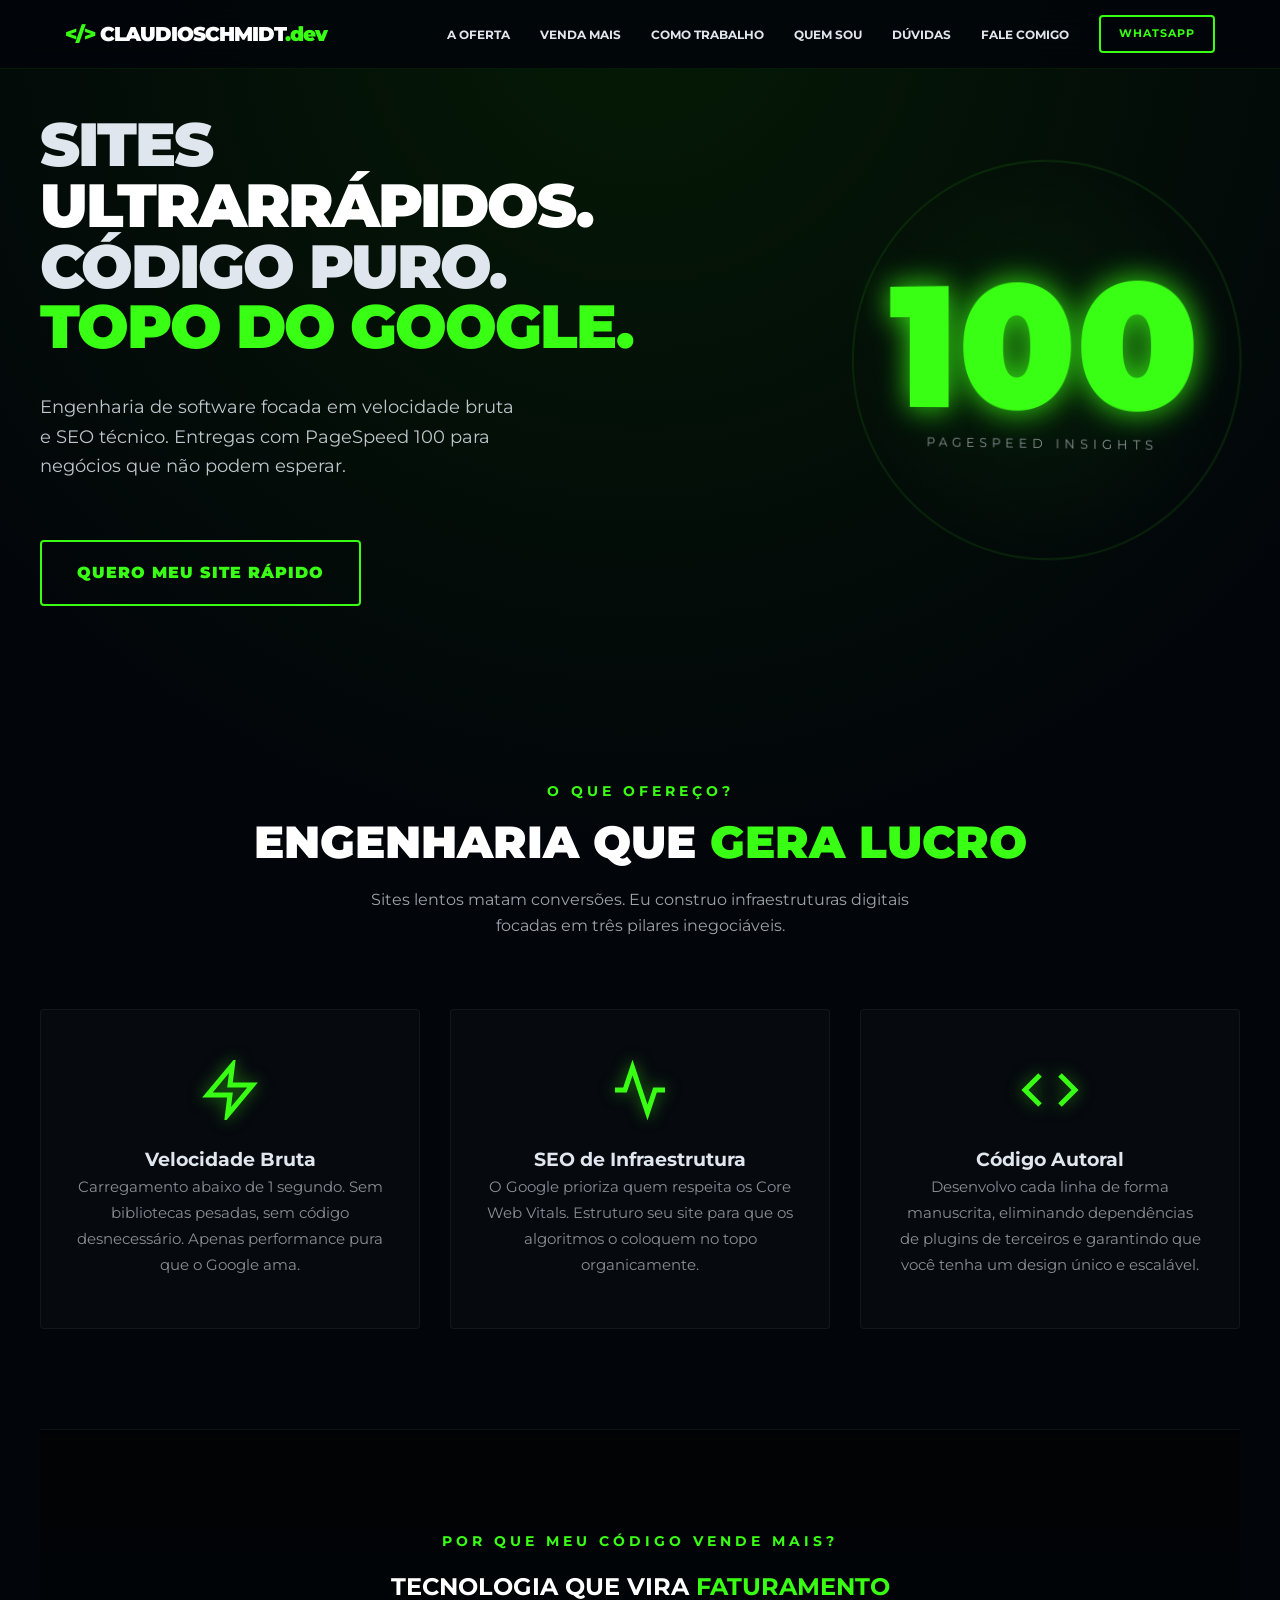
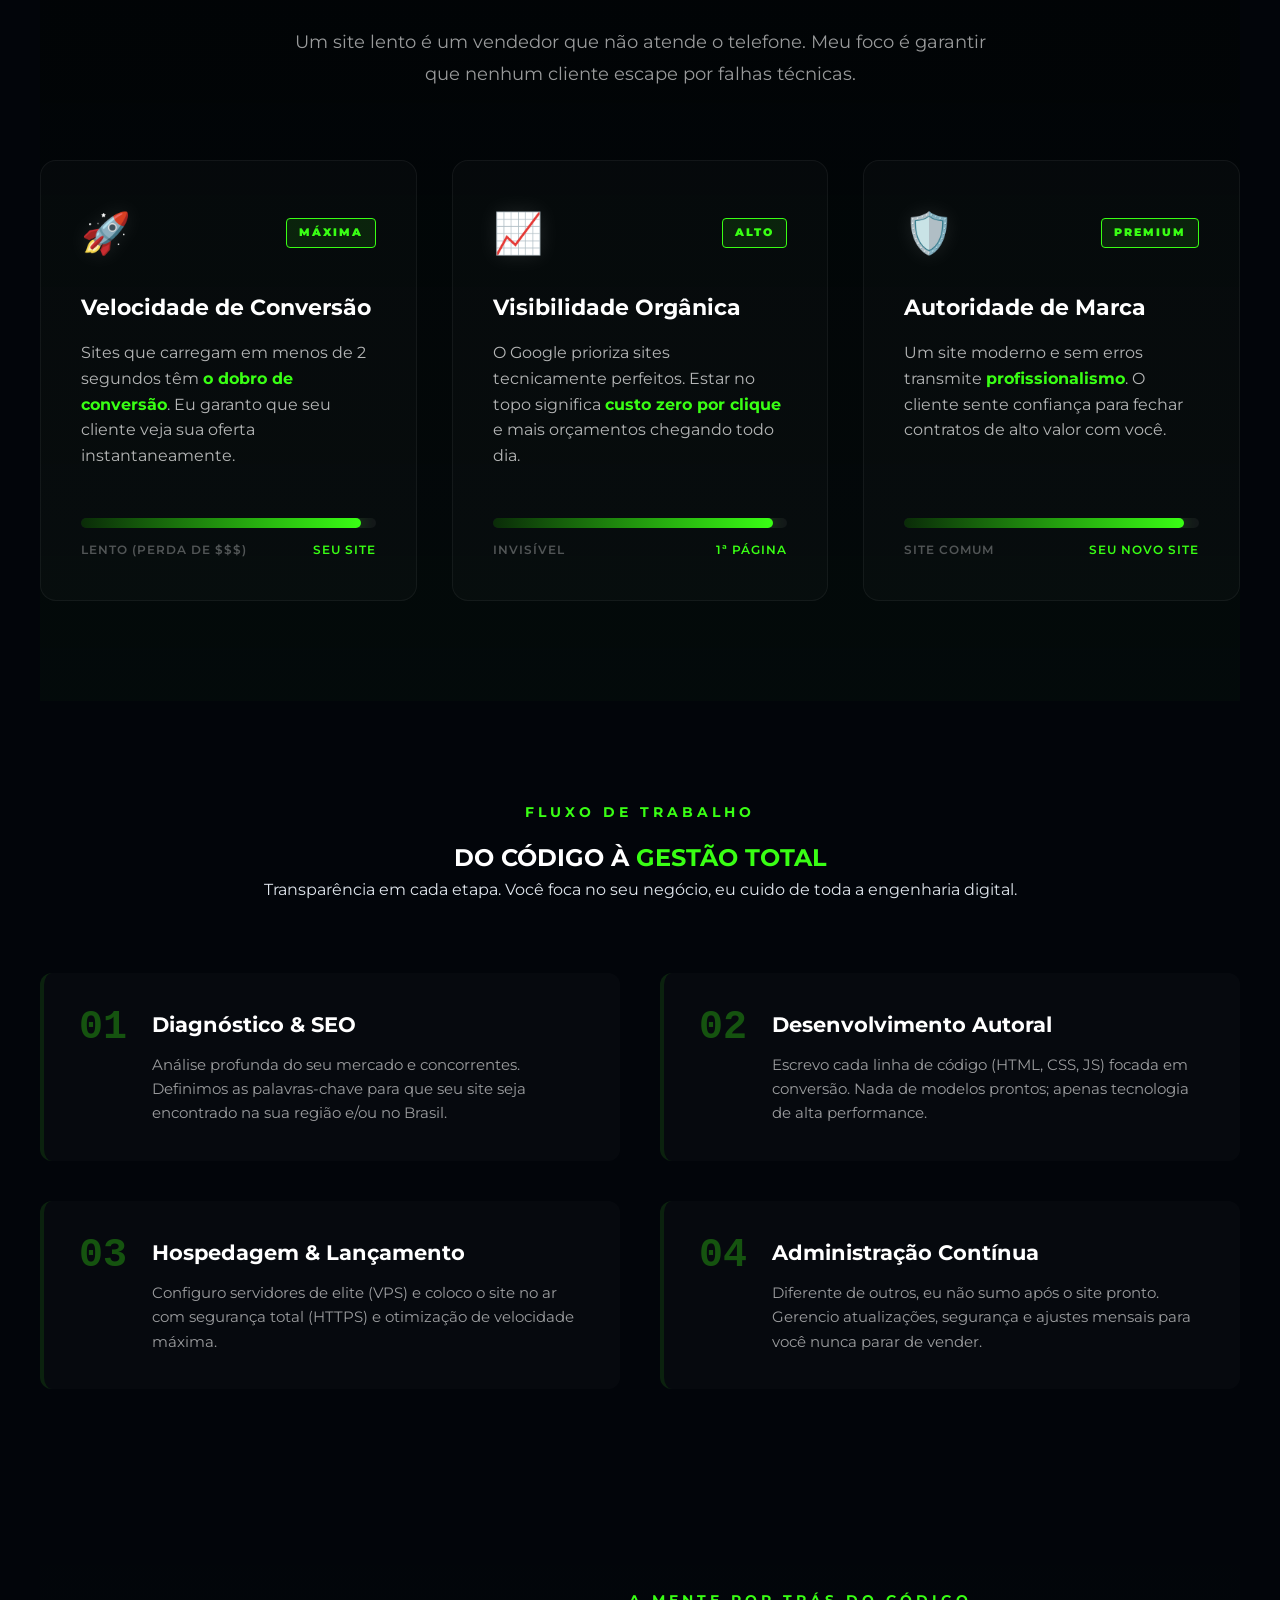
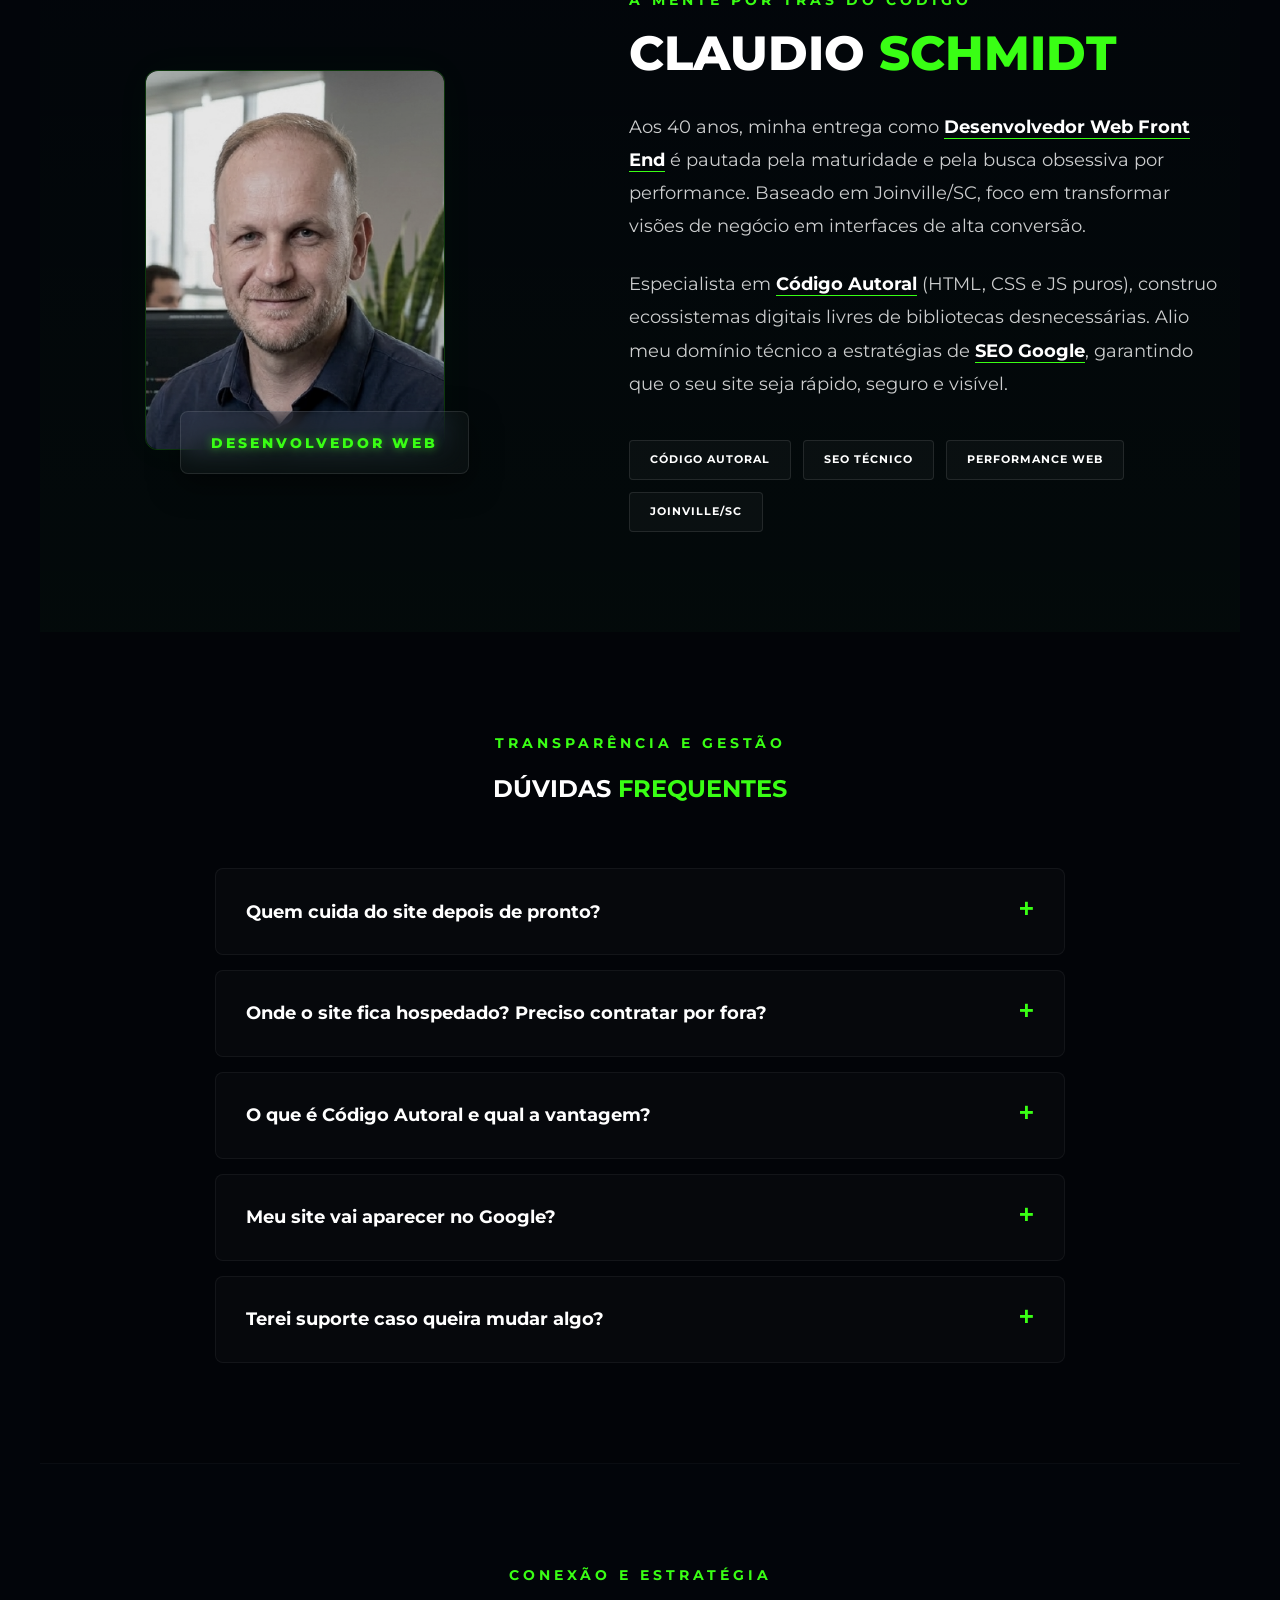
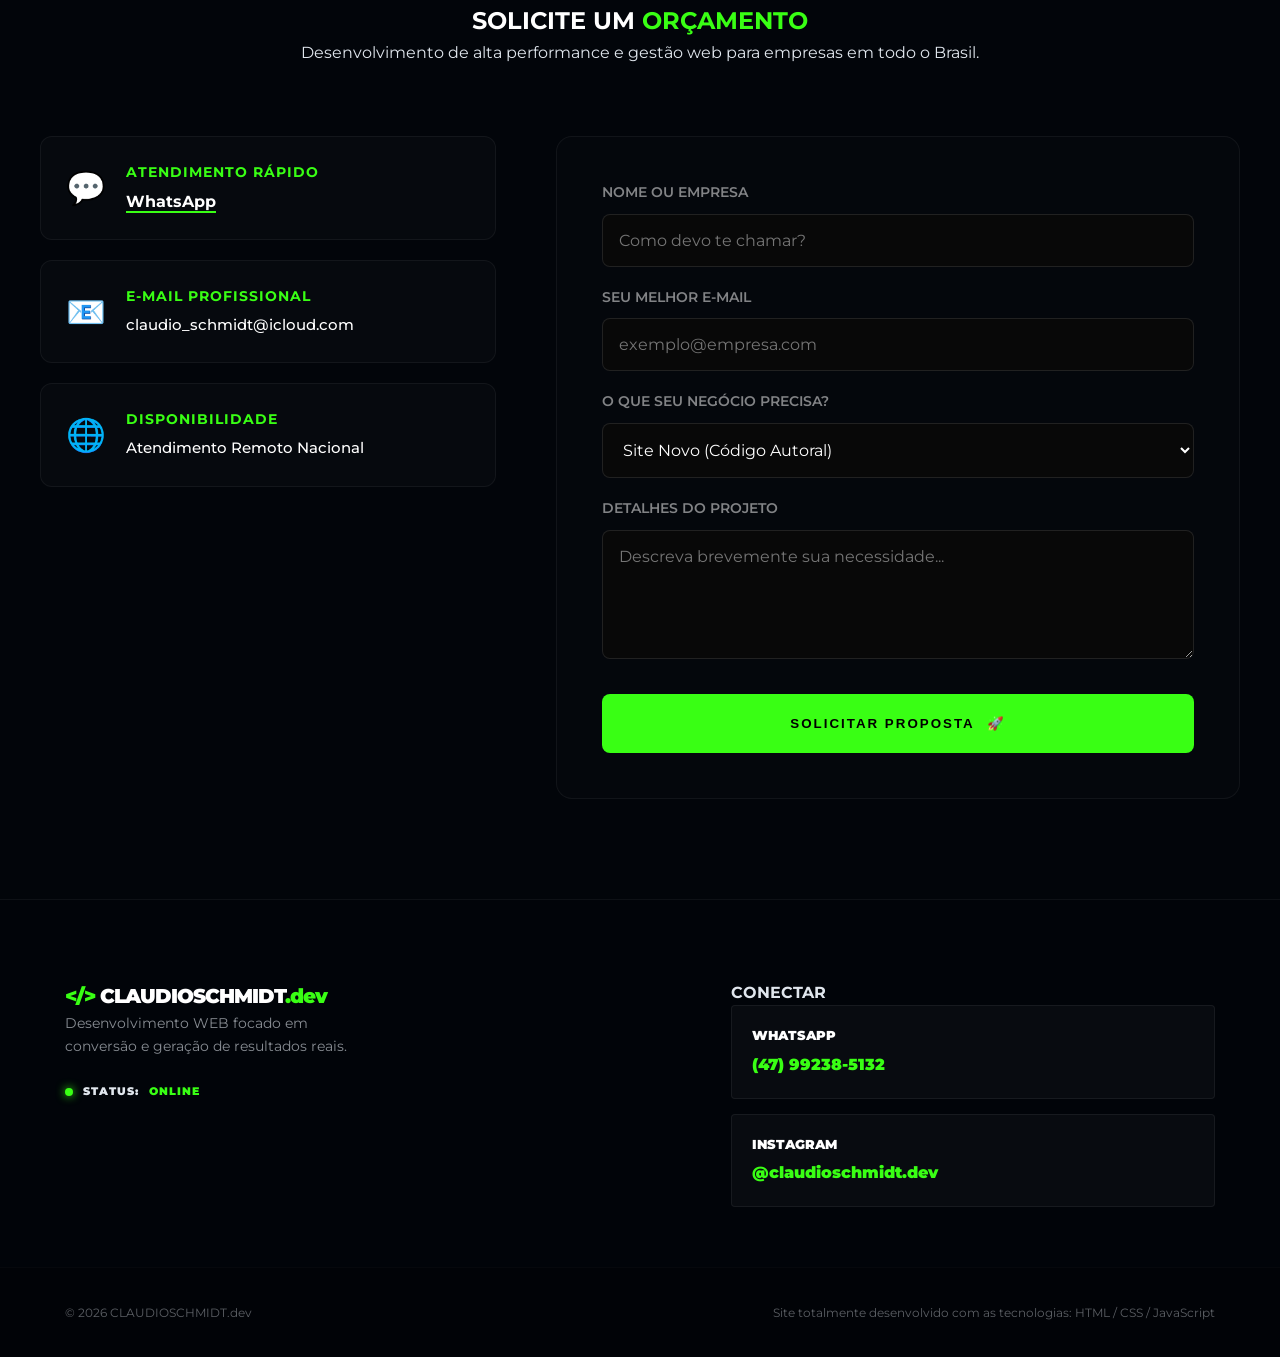
==== commit e43b5977: "Update V2.1 Atualização de Links e Menu" ====
--- a/index.html
+++ b/index.html
@@ -1,16 +1,18 @@
 <!DOCTYPE html>
 <html lang="pt-br">
+
 <head>
     <meta charset="UTF-8">
     <meta name="viewport" content="width=device-width, initial-scale=1.0">
     <title>Claudio Schmidt Dev | Performance Web de Elite</title>
-    
+
     <link rel="preconnect" href="https://fonts.googleapis.com">
     <link rel="preconnect" href="https://fonts.gstatic.com" crossorigin>
     <link href="https://fonts.googleapis.com/css2?family=Montserrat:wght@400;700;900&display=swap" rel="stylesheet">
-    
+
     <link rel="stylesheet" href="css/style.css">
 </head>
+
 <body>
 
     <header class="cabecalho-fixo">
@@ -18,26 +20,29 @@
             <a href="#" class="logo-marca">
                 <span class="simbolo-code">&lt;/&gt;</span> CLAUDIOSCHMIDT<span>.dev</span>
             </a>
-    
+
             <button class="menu-hamburguer" aria-label="Abrir Menu">
                 <span class="barrinha"></span>
                 <span class="barrinha"></span>
                 <span class="barrinha"></span>
             </button>
-    
+
             <ul class="lista-menu">
-                <li><a href="#servicos">Serviços</a></li>
-                <li><a href="#performance">Performance</a></li>
-                <li><a href="#sobre">Sobre</a></li>
+                <li><a href="#oferta">A Oferta</a></li>
+                <li><a href="#venda-mais">Venda Mais</a></li>
+                <li><a href="#como-trabalho">Como Trabalho</a></li>
+                <li><a href="#quem-sou">Quem Sou</a></li>
+                <li><a href="#duvidas">Dúvidas</a></li>
+                <li><a href="#fale-comigo">Fale Comigo</a></li>
                 <li>
                     <a href="https://wa.me/5547992385132" target="_blank" class="botao-neon pequeno">
-                        CONTATO
+                        WHATSAPP
                     </a>
                 </li>
             </ul>
         </nav>
     </header>
-    
+
     <main>
         <section id="inicio" class="secao-destaque container revelar">
             <div class="texto-principal">
@@ -46,13 +51,14 @@
                     CÓDIGO PURO.<br>
                     <span class="cor-neon">TOPO DO GOOGLE.</span>
                 </h1>
-                <p>Engenharia de software focada em velocidade bruta e SEO técnico. Entregas com PageSpeed 100 para negócios
+                <p>Engenharia de software focada em velocidade bruta e SEO técnico. Entregas com PageSpeed 100 para
+                    negócios
                     que não podem esperar.</p>
                 <a href="https://wa.me/5547992385132" target="_blank" class="botao-neon">
                     QUERO MEU SITE RÁPIDO
                 </a>
             </div>
-    
+
             <div class="container-visual">
                 <div class="elemento-3d">
                     <div class="circulo-decorativo"></div>
@@ -63,15 +69,16 @@
                 </div>
             </div>
         </section>
-    
-        <section id="servicos" class="secao-pilares container revelar">
+
+        <section id="oferta" class="secao-pilares container revelar">
             <div class="header-pilares">
                 <span class="subtitulo-neon">O QUE OFEREÇO?</span>
                 <h2 class="cor-branca">ENGENHARIA QUE <span class="cor-neon">GERA LUCRO</span></h2>
-                <p>Sites lentos matam conversões. Eu construo infraestruturas digitais focadas em três pilares inegociáveis.
+                <p>Sites lentos matam conversões. Eu construo infraestruturas digitais focadas em três pilares
+                    inegociáveis.
                 </p>
             </div>
-    
+
             <div class="grid-pilares">
                 <article class="card-pilar">
                     <div class="icone-container">
@@ -83,7 +90,7 @@
                     <p>Carregamento abaixo de 1 segundo. Sem bibliotecas pesadas, sem código desnecessário. Apenas
                         performance pura que o Google ama.</p>
                 </article>
-    
+
                 <article class="card-pilar">
                     <div class="icone-container">
                         <svg viewBox="0 0 24 24" fill="none" stroke="currentColor" stroke-width="2" class="svg-neon">
@@ -94,7 +101,7 @@
                     <p>O Google prioriza quem respeita os Core Web Vitals. Estruturo seu site para que os algoritmos o
                         coloquem no topo organicamente.</p>
                 </article>
-    
+
                 <article class="card-pilar">
                     <div class="icone-container">
                         <svg viewBox="0 0 24 24" fill="none" stroke="currentColor" stroke-width="2" class="svg-neon">
@@ -103,263 +110,289 @@
                         </svg>
                     </div>
                     <h3>Código Autoral</h3>
-                    <p>Desenvolvo cada linha de forma manuscrita, eliminando dependências de plugins de terceiros e garantindo que você tenha um design único e escalável.</p>
+                    <p>Desenvolvo cada linha de forma manuscrita, eliminando dependências de plugins de terceiros e
+                        garantindo que você tenha um design único e escalável.</p>
                 </article>
             </div>
         </section>
 
-        <section id="performance-lucro" class="secao-performance container revelar">
-    <div class="header-centralizado">
-        <span class="subtitulo-neon">POR QUE MEU CÓDIGO VENDE MAIS?</span>
-        <h2 class="cor-branca">TECNOLOGIA QUE VIRA <span class="cor-neon">FATURAMENTO</span></h2>
-        <p class="desc-performance">Um site lento é um vendedor que não atende o telefone. Meu foco é garantir que nenhum cliente escape por falhas técnicas.</p>
-    </div>
-
-    <div class="grade-vitals">
-        
-        <div class="card-vital">
-            <div class="vital-header">
-                <span class="icone-negocio">🚀</span>
-                <span class="status bom">MÁXIMA</span>
-            </div>
-            <h3>Velocidade de Conversão</h3>
-            <p>Sites que carregam em menos de 2 segundos têm <strong>o dobro de conversão</strong>. Eu garanto que seu cliente veja sua oferta instantaneamente.</p>
-            
-            <div class="grafico-cwv">
-                <div class="barra-fundo">
-                    <div class="barra-preenchida LCP-bar"></div>
-                </div>
-                <div class="legenda-grafico">
-                    <span>Lento (Perda de $$$)</span>
-                    <span class="marca-bom">Seu Site</span>
-                </div>
-            </div>
-        </div>
-
-        <div class="card-vital">
-            <div class="vital-header">
-                <span class="icone-negocio">📈</span>
-                <span class="status bom">ALTO</span>
-            </div>
-            <h3>Visibilidade Orgânica</h3>
-            <p>O Google prioriza sites tecnicamente perfeitos. Estar no topo significa <strong>custo zero por clique</strong> e mais orçamentos chegando todo dia.</p>
-            
-            <div class="grafico-cwv">
-                <div class="barra-fundo">
-                    <div class="barra-preenchida CLS-bar"></div>
-                </div>
-                <div class="legenda-grafico">
-                    <span>Invisível</span>
-                    <span class="marca-bom">1ª Página</span>
-                </div>
-            </div>
-        </div>
-
-        <div class="card-vital">
-            <div class="vital-header">
-                <span class="icone-negocio">🛡️</span>
-                <span class="status bom">PREMIUM</span>
-            </div>
-            <h3>Autoridade de Marca</h3>
-            <p>Um site moderno e sem erros transmite <strong>profissionalismo</strong>. O cliente sente confiança para fechar contratos de alto valor com você.</p>
-            
-            <div class="grafico-cwv">
-                <div class="barra-fundo">
-                    <div class="barra-preenchida INP-bar"></div>
-                </div>
-                <div class="legenda-grafico">
-                    <span>Site Comum</span>
-                    <span class="marca-bom">Seu Novo Site</span>
-                </div>
-            </div>
-        </div>
-
-    </div>
-</section>
-
-<section id="processo" class="secao-processo container revelar">
-    <div class="header-centralizado">
-        <span class="subtitulo-neon">FLUXO DE TRABALHO</span>
-        <h2 class="cor-branca">DO CÓDIGO À <span class="cor-neon">GESTÃO TOTAL</span></h2>
-        <p>Transparência em cada etapa. Você foca no seu negócio, eu cuido de toda a engenharia digital.</p>
-    </div>
-
-    <div class="linha-processo">
-        <div class="card-processo">
-            <div class="num-processo">01</div>
-            <div class="box-conteudo">
-                <h3>Diagnóstico & SEO</h3>
-                <p>Análise profunda do seu mercado e concorrentes. Definimos as palavras-chave para que seu site seja encontrado na sua região e/ou no Brasil.</p>
-            </div>
-        </div>
-
-        <div class="card-processo">
-            <div class="num-processo">02</div>
-            <div class="box-conteudo">
-                <h3>Desenvolvimento Autoral</h3>
-                <p>Escrevo cada linha de código (HTML, CSS, JS) focada em conversão. Nada de modelos prontos; apenas tecnologia de alta performance.</p>
-            </div>
-        </div>
-
-        <div class="card-processo">
-            <div class="num-processo">03</div>
-            <div class="box-conteudo">
-                <h3>Hospedagem & Lançamento</h3>
-                <p>Configuro servidores de elite (VPS) e coloco o site no ar com segurança total (HTTPS) e otimização de velocidade máxima.</p>
-            </div>
-        </div>
-
-        <div class="card-processo">
-            <div class="num-processo">04</div>
-            <div class="box-conteudo">
-                <h3>Administração Contínua</h3>
-                <p>Diferente de outros, eu não sumo após o site pronto. Gerencio atualizações, segurança e ajustes mensais para você nunca parar de vender.</p>
-            </div>
-        </div>
-    </div>
-</section>
-
-        <section id="sobre" class="secao-sobre container revelar">
-    <div class="grade-sobre">
-        
-        <div class="sobre-visual">
-            <div class="moldura-neon">
-                <img src="img/claudio-schmidt.png" alt="Foto de Claudio Schmidt - Desenvolvedor Frontend" class="foto-perfil">
-                
-                <div class="background-glass-overlay">
-                    <span class="label-experiencia">Desenvolvedor Web</span>
-                </div>
-            </div>
-        </div>
-
-        <div class="sobre-texto">
-            <span class="subtitulo-neon">A MENTE POR TRÁS DO CÓDIGO</span>
-            <h2 class="cor-branca">CLAUDIO <span class="cor-neon">SCHMIDT</span></h2>
-            
-            <p>Aos 40 anos, minha entrega como <strong>Desenvolvedor Web Front End</strong> é pautada pela maturidade e pela busca obsessiva por performance. Baseado em Joinville/SC, foco em transformar visões de negócio em interfaces de alta conversão.</p>
-            
-            <p>Especialista em <strong>Código Autoral</strong> (HTML, CSS e JS puros), construo ecossistemas digitais livres de bibliotecas desnecessárias. Alio meu domínio técnico a estratégias de <strong>SEO Google</strong>, garantindo que o seu site seja rápido, seguro e visível.</p>
-            
-            <div class="badges-tecnicas">
-                <span class="badge">Código Autoral</span>
-                <span class="badge">SEO Técnico</span>
-                <span class="badge">Performance Web</span>
-                <span class="badge">Joinville/SC</span>
-            </div>
-        </div>
-    </div>
-</section>
-
-
-<section id="faq" class="secao-faq container revelar">
-    <div class="faq-header">
-        <span class="subtitulo-neon">TRANSPARÊNCIA E GESTÃO</span>
-        <h2 class="cor-branca">DÚVIDAS <span class="cor-neon">FREQUENTES</span></h2>
-    </div>
-
-    <div class="lista-faq">
-        <details>
-            <summary>Quem cuida do site depois de pronto?</summary>
-            <div class="faq-content">
-                <p><strong>Eu cuido de tudo.</strong> Ao contratar meus serviços, você não precisa se preocupar com tecnicismos. Eu assumo a <strong>administração web total</strong>: desde atualizações de segurança até ajustes de conteúdo, garantindo que o site esteja sempre no ar e performando.</p>
-            </div>
-        </details>
-
-        <details>
-            <summary>Onde o site fica hospedado? Preciso contratar por fora?</summary>
-            <div class="faq-content">
-                <p>Não precisa se preocupar com isso. Eu ofereço o <strong>pacote completo</strong>, incluindo hospedagem de alta performance otimizada para Código Autoral e configuração de domínio. Você terá um único ponto de contato para tudo o que envolver sua presença web.</p>
-            </div>
-        </details>
-
-        <details>
-            <summary>O que é Código Autoral e qual a vantagem?</summary>
-            <div class="faq-content">
-                <p>Diferente de agências que usam modelos prontos (WordPress/Wix), eu escrevo o código do zero. Isso resulta em um site <strong>infinitamente mais rápido</strong>, seguro e que o Google prioriza nos resultados de busca.</p>
-            </div>
-        </details>
-
-        <details>
-            <summary>Meu site vai aparecer no Google?</summary>
-            <div class="faq-content">
-                <p>Sim. Trabalho com <strong>SEO Técnico Nativo</strong>. Isso significa que a estrutura do código já é otimizada para que os robôs do Google entendam e indexem seu negócio com prioridade na região de Joinville e em todo o Brasil.</p>
-            </div>
-        </details>
-
-        <details>
-            <summary>Terei suporte caso queira mudar algo?</summary>
-            <div class="faq-content">
-                <p>Com certeza. Como sou o responsável direto pelo desenvolvimento e pela administração, o suporte é feito <strong>diretamente comigo</strong>. Sem tickets de espera ou atendentes que não entendem de código.</p>
-            </div>
-        </details>
-    </div>
-</section>
-
-<section id="contato" class="secao-contato container revelar">
-    <div class="header-centralizado">
-        <span class="subtitulo-neon">CONEXÃO E ESTRATÉGIA</span>
-        <h2 class="cor-branca">SOLICITE UM <span class="cor-neon">ORÇAMENTO</span></h2>
-        <p>Desenvolvimento de alta performance e gestão web para empresas em todo o Brasil.</p>
-    </div>
-
-    <div class="grade-contato">
-        <div class="contato-info">
-            <div class="card-direto">
-                <span class="icone-contato">💬</span>
-                <div>
-                    <h4>Atendimento Rápido</h4>
-                    <a href="https://wa.me/5547992385132" target="_blank" class="link-neon">WhatsApp</a>
-                </div>
-            </div>
-            
-            <div class="card-direto">
-                <span class="icone-contato">📧</span>
-                <div>
-                    <h4>E-mail Profissional</h4>
-                    <p>claudio_schmidt@icloud.com</p>
-                </div>
-            </div>
-
-            <div class="card-direto">
-                <span class="icone-contato">🌐</span>
-                <div>
-                    <h4>Disponibilidade</h4>
-                    <p>Atendimento Remoto Nacional</p>
-                </div>
-            </div>
-        </div>
-
-        <form class="form-contato">
-            <div class="grupo-input">
-                <label for="nome">Nome ou Empresa</label>
-                <input type="text" id="nome" name="nome" placeholder="Como devo te chamar?" required>
-            </div>
-
-            <div class="grupo-input">
-                <label for="email">Seu Melhor E-mail</label>
-                <input type="email" id="email" name="email" placeholder="exemplo@empresa.com" required>
-            </div>
-
-            <div class="grupo-input">
-                <label for="servico">O que seu negócio precisa?</label>
-                <select name="servico" id="servico">
-                    <option value="Site Novo (Código Autoral)">Site Novo (Código Autoral)</option>
-                    <option value="Gestão & Administração">Gestão & Administração Web</option>
-                    <option value="Performance & SEO">Performance & SEO Técnico</option>
-                </select>
-            </div>
-
-            <div class="grupo-input">
-                <label for="mensagem">Detalhes do Projeto</label>
-                <textarea id="mensagem" name="mensagem" rows="5" placeholder="Descreva brevemente sua necessidade..." required></textarea>
-            </div>
-
-            <button type="submit" class="btn-enviar-projeto">
-                SOLICITAR PROPOSTA <span>🚀</span>
-            </button>
-        </form>
-    </div>
-</section>
+        <section id="venda-mais" class="secao-performance container revelar">
+            <div class="header-centralizado">
+                <span class="subtitulo-neon">POR QUE MEU CÓDIGO VENDE MAIS?</span>
+                <h2 class="cor-branca">TECNOLOGIA QUE VIRA <span class="cor-neon">FATURAMENTO</span></h2>
+                <p class="desc-performance">Um site lento é um vendedor que não atende o telefone. Meu foco é garantir
+                    que nenhum cliente escape por falhas técnicas.</p>
+            </div>
+
+            <div class="grade-vitals">
+
+                <div class="card-vital">
+                    <div class="vital-header">
+                        <span class="icone-negocio">🚀</span>
+                        <span class="status bom">MÁXIMA</span>
+                    </div>
+                    <h3>Velocidade de Conversão</h3>
+                    <p>Sites que carregam em menos de 2 segundos têm <strong>o dobro de conversão</strong>. Eu garanto
+                        que seu cliente veja sua oferta instantaneamente.</p>
+
+                    <div class="grafico-cwv">
+                        <div class="barra-fundo">
+                            <div class="barra-preenchida LCP-bar"></div>
+                        </div>
+                        <div class="legenda-grafico">
+                            <span>Lento (Perda de $$$)</span>
+                            <span class="marca-bom">Seu Site</span>
+                        </div>
+                    </div>
+                </div>
+
+                <div class="card-vital">
+                    <div class="vital-header">
+                        <span class="icone-negocio">📈</span>
+                        <span class="status bom">ALTO</span>
+                    </div>
+                    <h3>Visibilidade Orgânica</h3>
+                    <p>O Google prioriza sites tecnicamente perfeitos. Estar no topo significa <strong>custo zero por
+                            clique</strong> e mais orçamentos chegando todo dia.</p>
+
+                    <div class="grafico-cwv">
+                        <div class="barra-fundo">
+                            <div class="barra-preenchida CLS-bar"></div>
+                        </div>
+                        <div class="legenda-grafico">
+                            <span>Invisível</span>
+                            <span class="marca-bom">1ª Página</span>
+                        </div>
+                    </div>
+                </div>
+
+                <div class="card-vital">
+                    <div class="vital-header">
+                        <span class="icone-negocio">🛡️</span>
+                        <span class="status bom">PREMIUM</span>
+                    </div>
+                    <h3>Autoridade de Marca</h3>
+                    <p>Um site moderno e sem erros transmite <strong>profissionalismo</strong>. O cliente sente
+                        confiança para fechar contratos de alto valor com você.</p>
+
+                    <div class="grafico-cwv">
+                        <div class="barra-fundo">
+                            <div class="barra-preenchida INP-bar"></div>
+                        </div>
+                        <div class="legenda-grafico">
+                            <span>Site Comum</span>
+                            <span class="marca-bom">Seu Novo Site</span>
+                        </div>
+                    </div>
+                </div>
+
+            </div>
+        </section>
+
+        <section id="como-trabalho" class="secao-processo container revelar">
+            <div class="header-centralizado">
+                <span class="subtitulo-neon">FLUXO DE TRABALHO</span>
+                <h2 class="cor-branca">DO CÓDIGO À <span class="cor-neon">GESTÃO TOTAL</span></h2>
+                <p>Transparência em cada etapa. Você foca no seu negócio, eu cuido de toda a engenharia digital.</p>
+            </div>
+
+            <div class="linha-processo">
+                <div class="card-processo">
+                    <div class="num-processo">01</div>
+                    <div class="box-conteudo">
+                        <h3>Diagnóstico & SEO</h3>
+                        <p>Análise profunda do seu mercado e concorrentes. Definimos as palavras-chave para que seu site
+                            seja encontrado na sua região e/ou no Brasil.</p>
+                    </div>
+                </div>
+
+                <div class="card-processo">
+                    <div class="num-processo">02</div>
+                    <div class="box-conteudo">
+                        <h3>Desenvolvimento Autoral</h3>
+                        <p>Escrevo cada linha de código (HTML, CSS, JS) focada em conversão. Nada de modelos prontos;
+                            apenas tecnologia de alta performance.</p>
+                    </div>
+                </div>
+
+                <div class="card-processo">
+                    <div class="num-processo">03</div>
+                    <div class="box-conteudo">
+                        <h3>Hospedagem & Lançamento</h3>
+                        <p>Configuro servidores de elite (VPS) e coloco o site no ar com segurança total (HTTPS) e
+                            otimização de velocidade máxima.</p>
+                    </div>
+                </div>
+
+                <div class="card-processo">
+                    <div class="num-processo">04</div>
+                    <div class="box-conteudo">
+                        <h3>Administração Contínua</h3>
+                        <p>Diferente de outros, eu não sumo após o site pronto. Gerencio atualizações, segurança e
+                            ajustes mensais para você nunca parar de vender.</p>
+                    </div>
+                </div>
+            </div>
+        </section>
+
+        <section id="quem-sou" class="secao-sobre container revelar">
+            <div class="grade-sobre">
+
+                <div class="sobre-visual">
+                    <div class="moldura-neon">
+                        <img src="img/claudio-schmidt.png" alt="Foto de Claudio Schmidt - Desenvolvedor Frontend"
+                            class="foto-perfil">
+
+                        <div class="background-glass-overlay">
+                            <span class="label-experiencia">Desenvolvedor Web</span>
+                        </div>
+                    </div>
+                </div>
+
+                <div class="sobre-texto">
+                    <span class="subtitulo-neon">A MENTE POR TRÁS DO CÓDIGO</span>
+                    <h2 class="cor-branca">CLAUDIO <span class="cor-neon">SCHMIDT</span></h2>
+
+                    <p>Aos 40 anos, minha entrega como <strong>Desenvolvedor Web Front End</strong> é pautada pela
+                        maturidade e pela busca obsessiva por performance. Baseado em Joinville/SC, foco em transformar
+                        visões de negócio em interfaces de alta conversão.</p>
+
+                    <p>Especialista em <strong>Código Autoral</strong> (HTML, CSS e JS puros), construo ecossistemas
+                        digitais livres de bibliotecas desnecessárias. Alio meu domínio técnico a estratégias de
+                        <strong>SEO Google</strong>, garantindo que o seu site seja rápido, seguro e visível.</p>
+
+                    <div class="badges-tecnicas">
+                        <span class="badge">Código Autoral</span>
+                        <span class="badge">SEO Técnico</span>
+                        <span class="badge">Performance Web</span>
+                        <span class="badge">Joinville/SC</span>
+                    </div>
+                </div>
+            </div>
+        </section>
+
+
+        <section id="duvidas" class="secao-faq container revelar">
+            <div class="faq-header">
+                <span class="subtitulo-neon">TRANSPARÊNCIA E GESTÃO</span>
+                <h2 class="cor-branca">DÚVIDAS <span class="cor-neon">FREQUENTES</span></h2>
+            </div>
+
+            <div class="lista-faq">
+                <details>
+                    <summary>Quem cuida do site depois de pronto?</summary>
+                    <div class="faq-content">
+                        <p><strong>Eu cuido de tudo.</strong> Ao contratar meus serviços, você não precisa se preocupar
+                            com tecnicismos. Eu assumo a <strong>administração web total</strong>: desde atualizações de
+                            segurança até ajustes de conteúdo, garantindo que o site esteja sempre no ar e performando.
+                        </p>
+                    </div>
+                </details>
+
+                <details>
+                    <summary>Onde o site fica hospedado? Preciso contratar por fora?</summary>
+                    <div class="faq-content">
+                        <p>Não precisa se preocupar com isso. Eu ofereço o <strong>pacote completo</strong>, incluindo
+                            hospedagem de alta performance otimizada para Código Autoral e configuração de domínio. Você
+                            terá um único ponto de contato para tudo o que envolver sua presença web.</p>
+                    </div>
+                </details>
+
+                <details>
+                    <summary>O que é Código Autoral e qual a vantagem?</summary>
+                    <div class="faq-content">
+                        <p>Diferente de agências que usam modelos prontos (WordPress/Wix), eu escrevo o código do zero.
+                            Isso resulta em um site <strong>infinitamente mais rápido</strong>, seguro e que o Google
+                            prioriza nos resultados de busca.</p>
+                    </div>
+                </details>
+
+                <details>
+                    <summary>Meu site vai aparecer no Google?</summary>
+                    <div class="faq-content">
+                        <p>Sim. Trabalho com <strong>SEO Técnico Nativo</strong>. Isso significa que a estrutura do
+                            código já é otimizada para que os robôs do Google entendam e indexem seu negócio com
+                            prioridade na região de Joinville e em todo o Brasil.</p>
+                    </div>
+                </details>
+
+                <details>
+                    <summary>Terei suporte caso queira mudar algo?</summary>
+                    <div class="faq-content">
+                        <p>Com certeza. Como sou o responsável direto pelo desenvolvimento e pela administração, o
+                            suporte é feito <strong>diretamente comigo</strong>. Sem tickets de espera ou atendentes que
+                            não entendem de código.</p>
+                    </div>
+                </details>
+            </div>
+        </section>
+
+        <section id="fale-comigo" class="secao-contato container revelar">
+            <div class="header-centralizado">
+                <span class="subtitulo-neon">CONEXÃO E ESTRATÉGIA</span>
+                <h2 class="cor-branca">SOLICITE UM <span class="cor-neon">ORÇAMENTO</span></h2>
+                <p>Desenvolvimento de alta performance e gestão web para empresas em todo o Brasil.</p>
+            </div>
+
+            <div class="grade-contato">
+                <div class="contato-info">
+                    <div class="card-direto">
+                        <span class="icone-contato">💬</span>
+                        <div>
+                            <h4>Atendimento Rápido</h4>
+                            <a href="https://wa.me/5547992385132" target="_blank" class="link-neon">WhatsApp</a>
+                        </div>
+                    </div>
+
+                    <div class="card-direto">
+                        <span class="icone-contato">📧</span>
+                        <div>
+                            <h4>E-mail Profissional</h4>
+                            <p>claudio_schmidt@icloud.com</p>
+                        </div>
+                    </div>
+
+                    <div class="card-direto">
+                        <span class="icone-contato">🌐</span>
+                        <div>
+                            <h4>Disponibilidade</h4>
+                            <p>Atendimento Remoto Nacional</p>
+                        </div>
+                    </div>
+                </div>
+
+                <form class="form-contato">
+                    <div class="grupo-input">
+                        <label for="nome">Nome ou Empresa</label>
+                        <input type="text" id="nome" name="nome" placeholder="Como devo te chamar?" required>
+                    </div>
+
+                    <div class="grupo-input">
+                        <label for="email">Seu Melhor E-mail</label>
+                        <input type="email" id="email" name="email" placeholder="exemplo@empresa.com" required>
+                    </div>
+
+                    <div class="grupo-input">
+                        <label for="servico">O que seu negócio precisa?</label>
+                        <select name="servico" id="servico">
+                            <option value="Site Novo (Código Autoral)">Site Novo (Código Autoral)</option>
+                            <option value="Gestão & Administração">Gestão & Administração Web</option>
+                            <option value="Performance & SEO">Performance & SEO Técnico</option>
+                        </select>
+                    </div>
+
+                    <div class="grupo-input">
+                        <label for="mensagem">Detalhes do Projeto</label>
+                        <textarea id="mensagem" name="mensagem" rows="5"
+                            placeholder="Descreva brevemente sua necessidade..." required></textarea>
+                    </div>
+
+                    <button type="submit" class="btn-enviar-projeto">
+                        SOLICITAR PROPOSTA <span>🚀</span>
+                    </button>
+                </form>
+            </div>
+        </section>
 
 
     </main>
@@ -368,14 +401,14 @@
         <div class="container grade-rodape">
             <div class="col-rodape">
                 <a href="#" class="logo-marca">
-                <span class="simbolo-code">&lt;/&gt;</span> CLAUDIOSCHMIDT<span>.dev</span>
+                    <span class="simbolo-code">&lt;/&gt;</span> CLAUDIOSCHMIDT<span>.dev</span>
                 </a>
                 <p class="txt-rodape">Desenvolvimento WEB focado em conversão e geração de resultados reais.</p>
                 <div class="status-sistema">
                     <span class="ponto-status"></span> STATUS: <span class="cor-neon">ONLINE</span>
                 </div>
             </div>
-            
+
             <div class="col-rodape">
                 <h4 class="tit-rodape">CONECTAR</h4>
                 <div class="contatos-card">
@@ -388,11 +421,12 @@
                 </div>
             </div>
         </div>
-        
+
         <div class="assinatura">
             <div class="container flex-assinatura">
                 <p>© 2026 CLAUDIOSCHMIDT.dev</p>
-                <p>Site totalmente desenvolvido com as tecnologias: <span class="txt-brilhante"> HTML / CSS / JavaScript</span></p>
+                <p>Site totalmente desenvolvido com as tecnologias: <span class="txt-brilhante"> HTML / CSS /
+                        JavaScript</span></p>
             </div>
         </div>
     </footer>
@@ -400,4 +434,5 @@
     <script src="js/script.js"></script>
     <script src="js/script_email.js"></script>
 </body>
+
 </html>
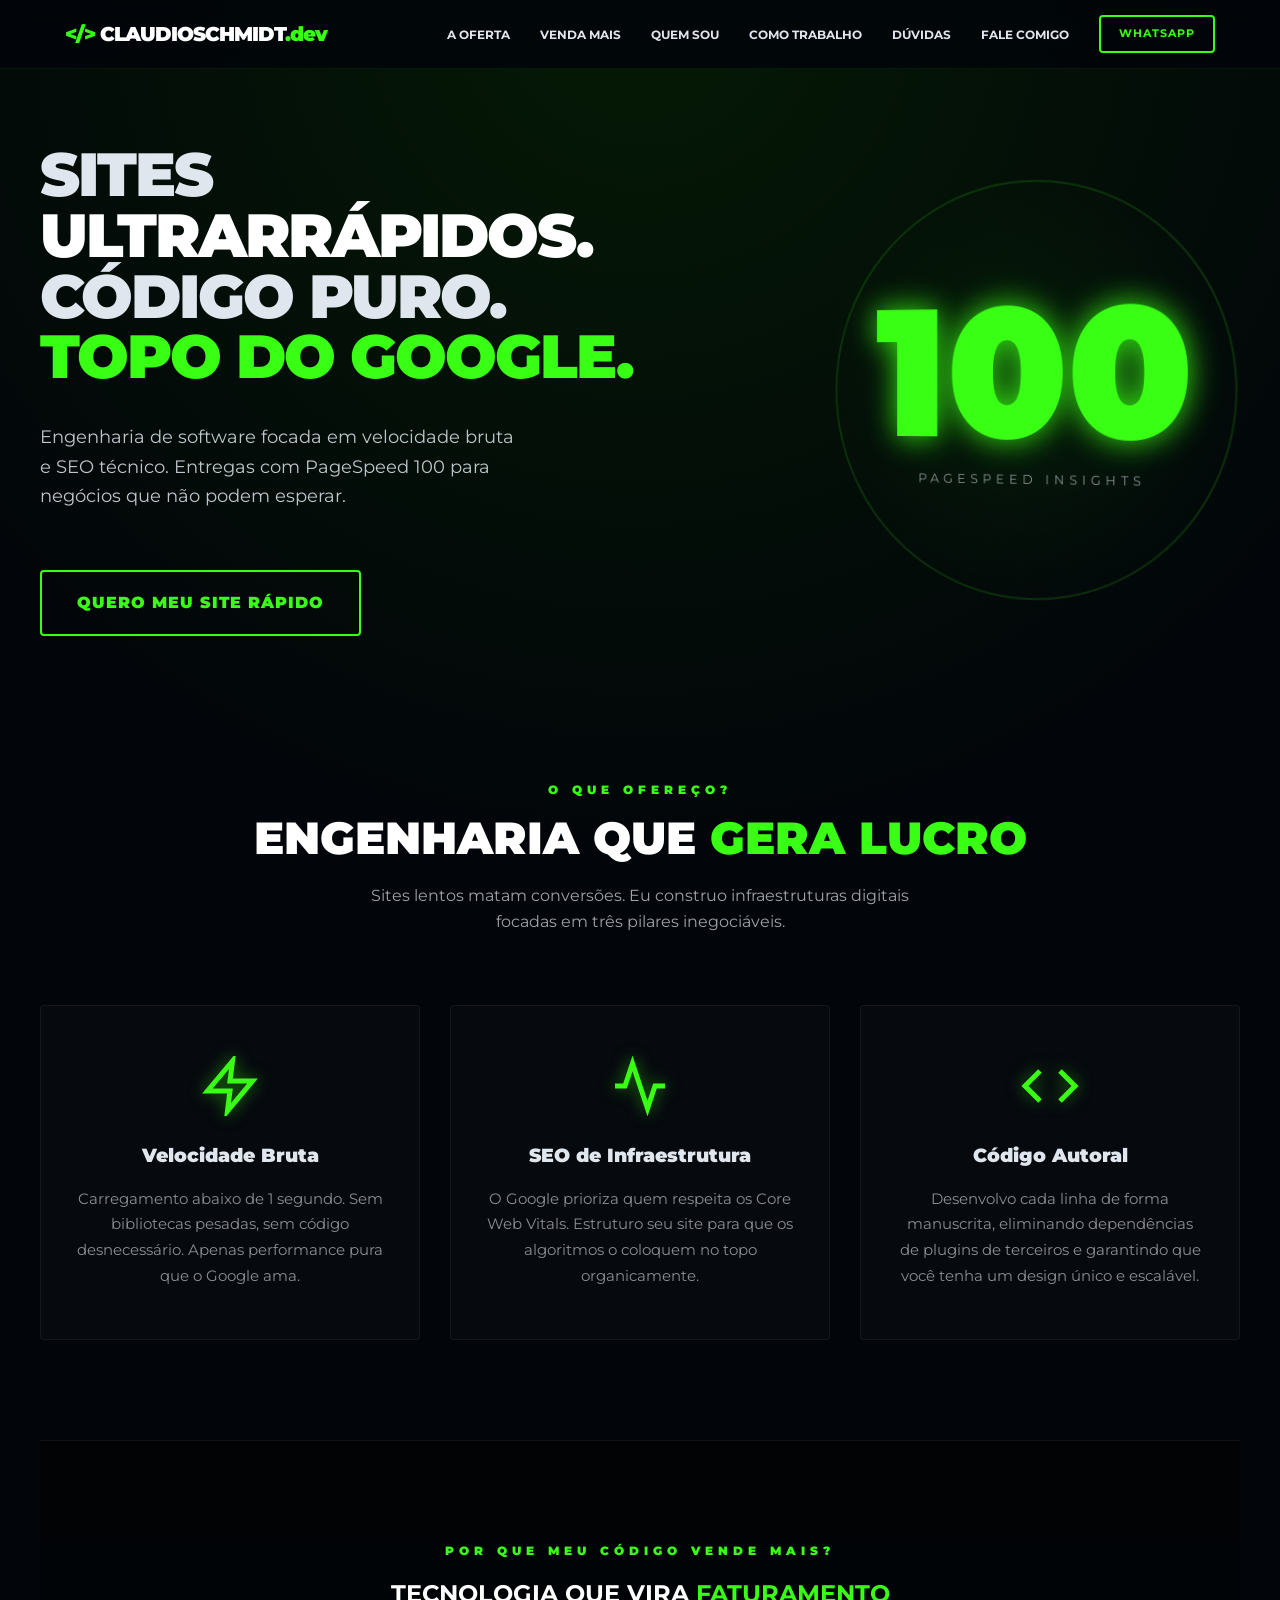
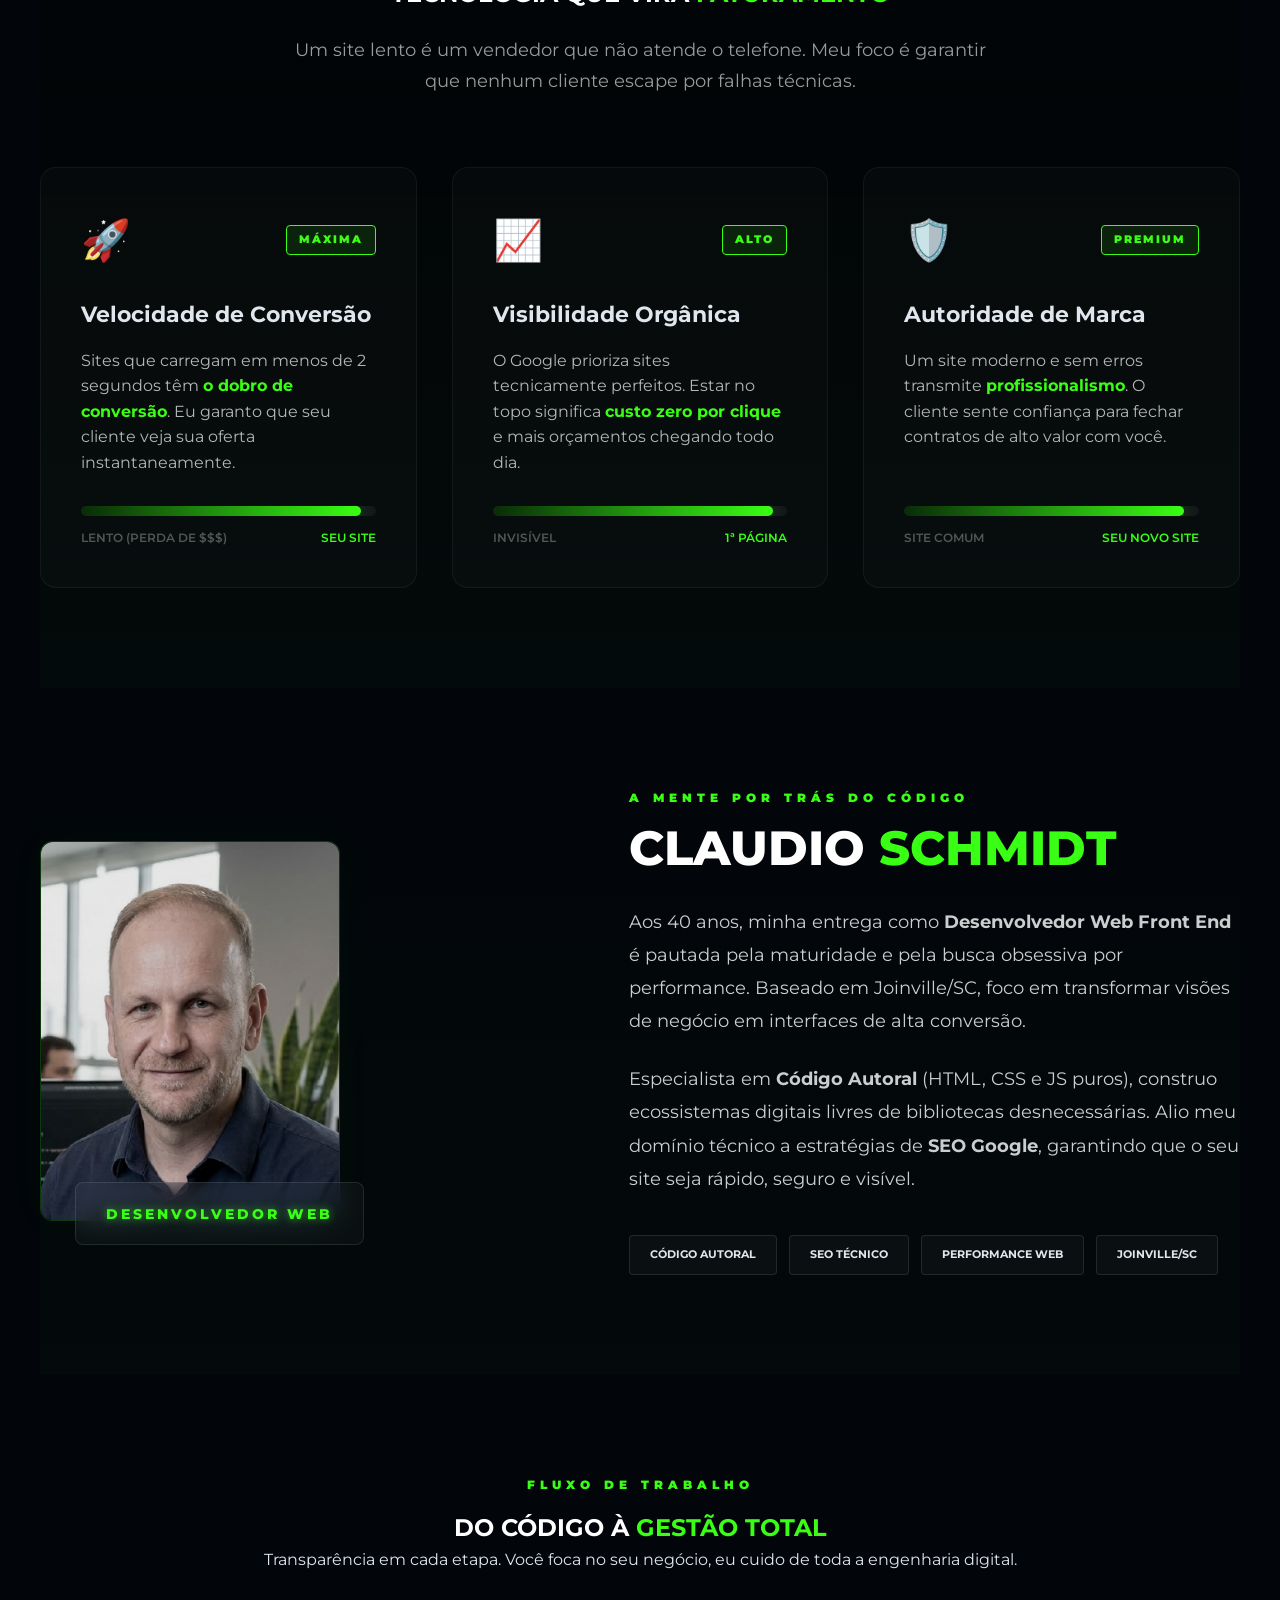
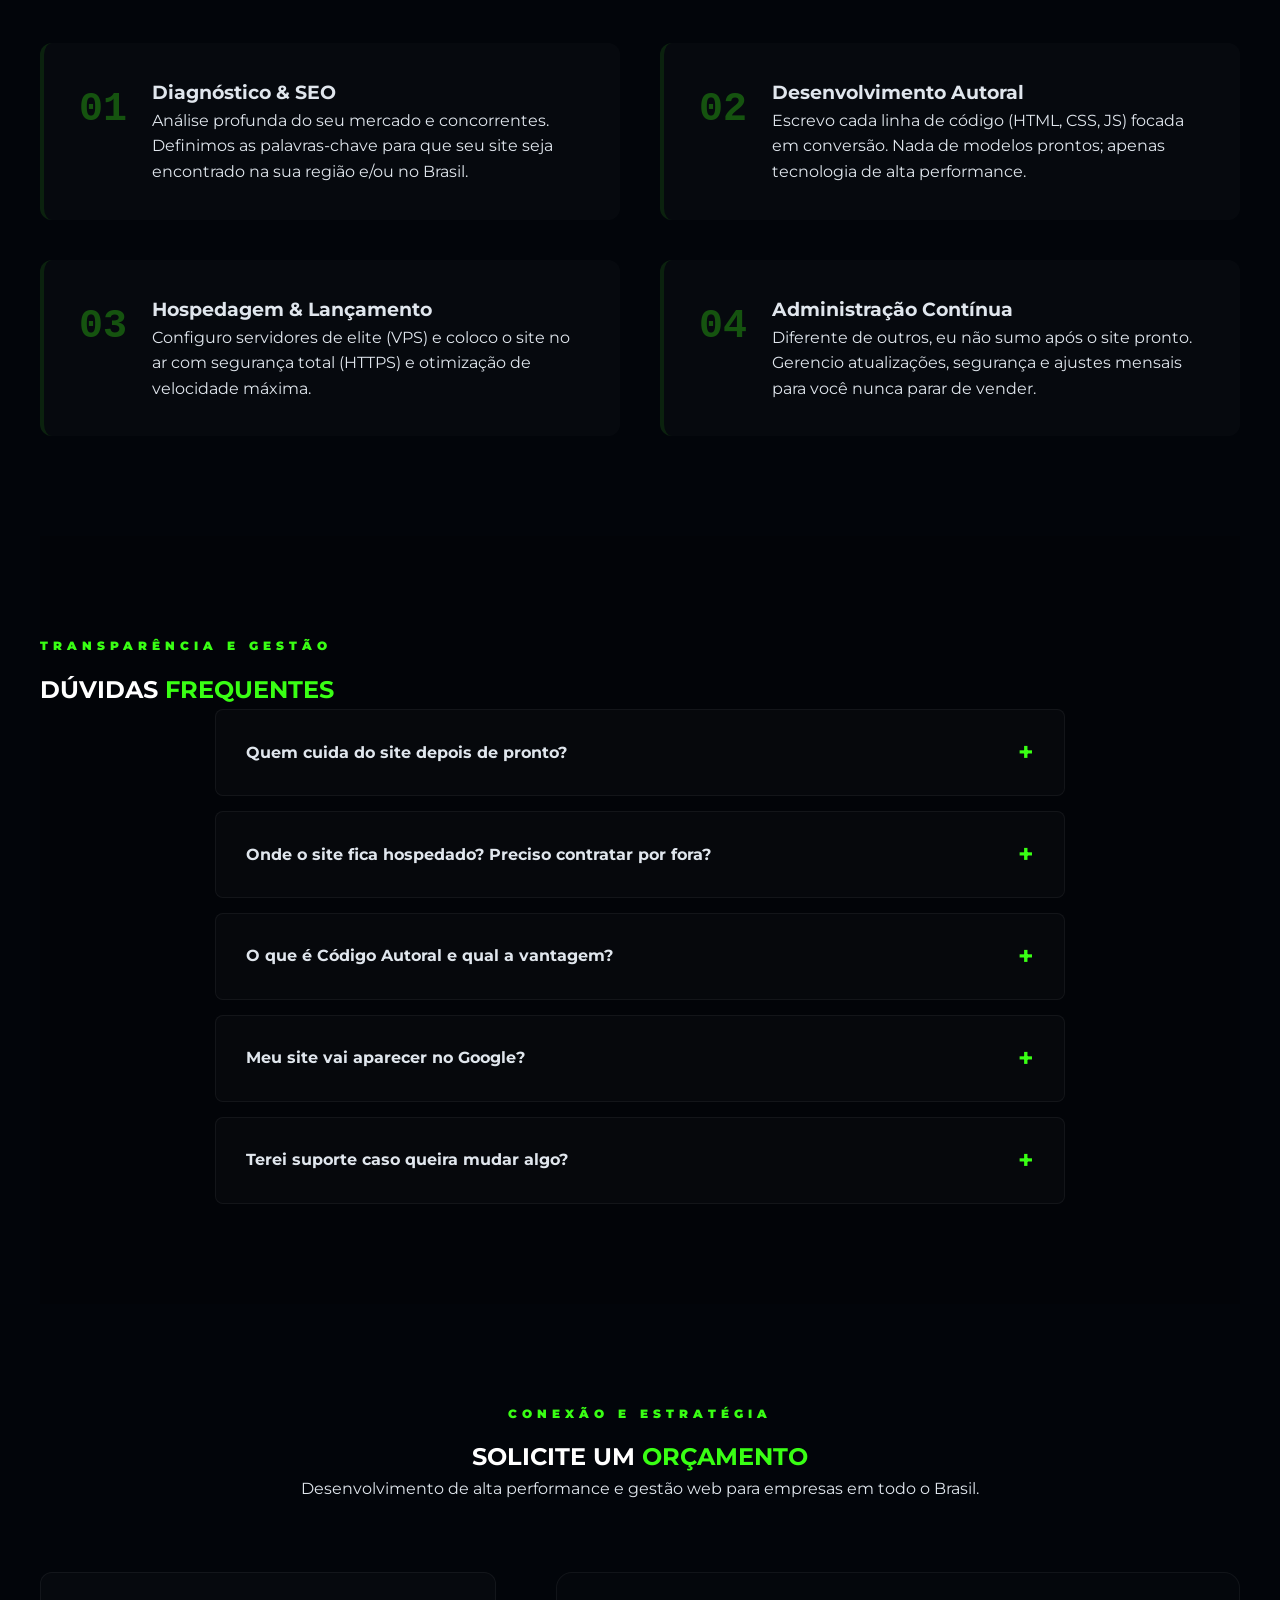
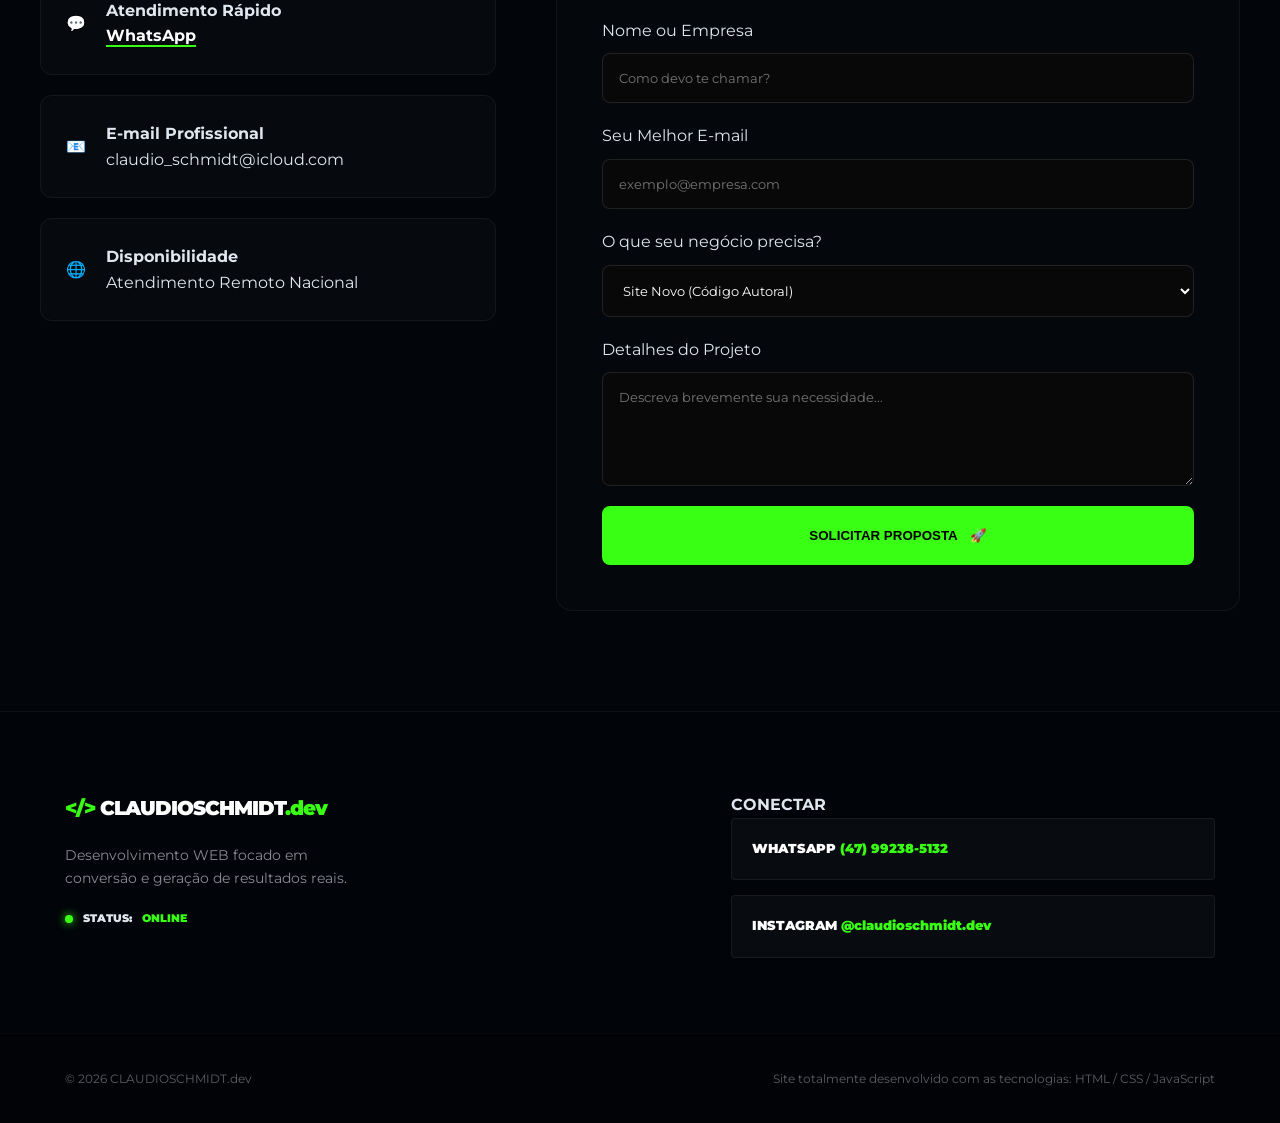
==== commit 497d71d9: "Update V-2.2 Refatoraçao de código Alteraçao em ordem de Menu e Rolagem." ====
--- a/index.html
+++ b/index.html
@@ -11,6 +11,8 @@
     <link href="https://fonts.googleapis.com/css2?family=Montserrat:wght@400;700;900&display=swap" rel="stylesheet">
 
     <link rel="stylesheet" href="css/style.css">
+    <script src="js/script.js" defer></script>
+    <script src="js/script_email.js" defer></script>
 </head>
 
 <body>
@@ -30,8 +32,8 @@
             <ul class="lista-menu">
                 <li><a href="#oferta">A Oferta</a></li>
                 <li><a href="#venda-mais">Venda Mais</a></li>
+                <li><a href="#quem-sou">Quem Sou</a></li>
                 <li><a href="#como-trabalho">Como Trabalho</a></li>
-                <li><a href="#quem-sou">Quem Sou</a></li>
                 <li><a href="#duvidas">Dúvidas</a></li>
                 <li><a href="#fale-comigo">Fale Comigo</a></li>
                 <li>
@@ -189,6 +191,42 @@
             </div>
         </section>
 
+        <section id="quem-sou" class="secao-sobre container revelar">
+            <div class="grade-sobre">
+
+                <div class="sobre-visual">
+                    <div class="moldura-neon">
+                        <img src="img/claudio-schmidt.png" alt="Foto de Claudio Schmidt - Desenvolvedor Frontend"
+                            class="foto-perfil">
+
+                        <div class="background-glass-overlay">
+                            <span class="label-experiencia">Desenvolvedor Web</span>
+                        </div>
+                    </div>
+                </div>
+
+                <div class="sobre-texto">
+                    <span class="subtitulo-neon">A MENTE POR TRÁS DO CÓDIGO</span>
+                    <h2 class="cor-branca">CLAUDIO <span class="cor-neon">SCHMIDT</span></h2>
+
+                    <p>Aos 40 anos, minha entrega como <strong>Desenvolvedor Web Front End</strong> é pautada pela
+                        maturidade e pela busca obsessiva por performance. Baseado em Joinville/SC, foco em transformar
+                        visões de negócio em interfaces de alta conversão.</p>
+
+                    <p>Especialista em <strong>Código Autoral</strong> (HTML, CSS e JS puros), construo ecossistemas
+                        digitais livres de bibliotecas desnecessárias. Alio meu domínio técnico a estratégias de
+                        <strong>SEO Google</strong>, garantindo que o seu site seja rápido, seguro e visível.</p>
+
+                    <div class="badges-tecnicas">
+                        <span class="badge">Código Autoral</span>
+                        <span class="badge">SEO Técnico</span>
+                        <span class="badge">Performance Web</span>
+                        <span class="badge">Joinville/SC</span>
+                    </div>
+                </div>
+            </div>
+        </section>
+
         <section id="como-trabalho" class="secao-processo container revelar">
             <div class="header-centralizado">
                 <span class="subtitulo-neon">FLUXO DE TRABALHO</span>
@@ -234,43 +272,6 @@
                 </div>
             </div>
         </section>
-
-        <section id="quem-sou" class="secao-sobre container revelar">
-            <div class="grade-sobre">
-
-                <div class="sobre-visual">
-                    <div class="moldura-neon">
-                        <img src="img/claudio-schmidt.png" alt="Foto de Claudio Schmidt - Desenvolvedor Frontend"
-                            class="foto-perfil">
-
-                        <div class="background-glass-overlay">
-                            <span class="label-experiencia">Desenvolvedor Web</span>
-                        </div>
-                    </div>
-                </div>
-
-                <div class="sobre-texto">
-                    <span class="subtitulo-neon">A MENTE POR TRÁS DO CÓDIGO</span>
-                    <h2 class="cor-branca">CLAUDIO <span class="cor-neon">SCHMIDT</span></h2>
-
-                    <p>Aos 40 anos, minha entrega como <strong>Desenvolvedor Web Front End</strong> é pautada pela
-                        maturidade e pela busca obsessiva por performance. Baseado em Joinville/SC, foco em transformar
-                        visões de negócio em interfaces de alta conversão.</p>
-
-                    <p>Especialista em <strong>Código Autoral</strong> (HTML, CSS e JS puros), construo ecossistemas
-                        digitais livres de bibliotecas desnecessárias. Alio meu domínio técnico a estratégias de
-                        <strong>SEO Google</strong>, garantindo que o seu site seja rápido, seguro e visível.</p>
-
-                    <div class="badges-tecnicas">
-                        <span class="badge">Código Autoral</span>
-                        <span class="badge">SEO Técnico</span>
-                        <span class="badge">Performance Web</span>
-                        <span class="badge">Joinville/SC</span>
-                    </div>
-                </div>
-            </div>
-        </section>
-
 
         <section id="duvidas" class="secao-faq container revelar">
             <div class="faq-header">
@@ -431,8 +432,7 @@
         </div>
     </footer>
 
-    <script src="js/script.js"></script>
-    <script src="js/script_email.js"></script>
+    
 </body>
 
 </html>
--- a/css/style.css
+++ b/css/style.css
@@ -1,22 +1,20 @@
-/* CLAUDIOSCHMIDT.dev - Estilo de Elite 
-    Foco: Performance, Centralização 3D e UX Premium
-*/
+
 
 /* --- 1. CONFIGURAÇÕES BASE & VARIÁVEIS --- */
-* { 
-    margin: 0; 
-    padding: 0; 
-    box-sizing: border-box; 
-    -webkit-font-smoothing: antialiased;
-}
-
 :root {
     --neon: #39ff14;
-    --fundo-dark: #02050a; 
-    --verde-profundo: #051a05; 
+    --fundo-dark: #02050a;
+    --verde-profundo: #051a05;
     --branco: #ffffff;
     --texto: #e0e6ed;
-    --transição: all 0.4s cubic-bezier(0.175, 0.885, 0.32, 1.275);
+    --transicao: all 0.4s cubic-bezier(0.175, 0.885, 0.32, 1.275);
+}
+
+* {
+    margin: 0;
+    padding: 0;
+    box-sizing: border-box;
+    -webkit-font-smoothing: antialiased;
 }
 
 html {
@@ -34,17 +32,53 @@
     line-height: 1.6;
 }
 
-.container { 
-    max-width: 1200px; 
-    margin: 0 auto; 
-    padding: 0 25px; 
-}
-
-/* --- 2. AUXILIARES DE ESTILO --- */
+.container {
+    max-width: 1200px;
+    margin: 0 auto;
+    padding: 0 25px;
+}
+
+/* --- 2. COMPONENTES REUTILIZÁVEIS (AUXILIARES) --- */
 .cor-neon { color: var(--neon); }
 .cor-branca { color: var(--branco); }
 .brilho-neon { text-shadow: 0 0 25px rgba(57, 255, 20, 0.7); }
 
+.subtitulo-neon {
+    font-size: 0.75rem;
+    letter-spacing: 5px;
+    color: var(--neon);
+    font-weight: 900;
+    display: block;
+    margin-bottom: 15px;
+    text-transform: uppercase;
+}
+
+.botao-neon {
+    display: inline-block;
+    padding: 18px 35px;
+    border: 2px solid var(--neon);
+    color: var(--neon) !important;
+    text-decoration: none;
+    font-weight: 900;
+    border-radius: 4px;
+    text-transform: uppercase;
+    letter-spacing: 1px;
+    transition: var(--transicao);
+}
+
+.botao-neon.pequeno {
+    padding: 8px 18px;
+    font-size: 0.7rem;
+}
+
+.botao-neon:hover {
+    background: var(--neon);
+    color: var(--fundo-dark) !important;
+    box-shadow: 0 0 30px rgba(57, 255, 20, 0.6);
+    transform: translateY(-5px);
+}
+
+/* Animação de entrada (Scroll Reveal) */
 .revelar {
     opacity: 0;
     transform: translateY(40px);
@@ -56,366 +90,61 @@
     transform: translateY(0);
 }
 
-/* --- 3. CABEÇALHO (MENU) --- */
+/* --- 3. CABEÇALHO & NAVEGAÇÃO --- */
 .cabecalho-fixo {
-    position: fixed; 
-    top: 0; left: 0; width: 100%;
+    position: fixed;
+    top: 0;
+    left: 0;
+    width: 100%;
     background: rgba(2, 5, 10, 0.88);
     backdrop-filter: blur(15px);
     border-bottom: 1px solid rgba(57, 255, 20, 0.08);
-    z-index: 1000; 
+    z-index: 1000;
     padding: 15px 0;
-    transition: var(--transição);
-}
-
-.navegacao { 
-    display: flex; 
-    justify-content: space-between; 
-    align-items: center; 
+    transition: var(--transicao);
+}
+
+.navegacao {
+    display: flex;
+    justify-content: space-between;
+    align-items: center;
 }
 
 .logo-marca {
-    text-decoration: none; 
-    color: var(--branco); 
-    font-weight: 900; 
+    text-decoration: none;
+    color: var(--branco);
+    font-weight: 900;
     font-size: 1.25rem;
     letter-spacing: -1px;
 }
-.logo-marca span { color: var(--neon); }
-
-.lista-menu { 
-    display: flex; 
-    align-items: center; 
-    gap: 30px; 
-    list-style: none; 
+
+.logo-marca span {
+    color: var(--neon);
+}
+
+.lista-menu {
+    display: flex;
+    align-items: center;
+    gap: 30px;
+    list-style: none;
 }
 
 .lista-menu a {
-    text-decoration: none; 
+    text-decoration: none;
     color: var(--texto);
-    font-size: 0.75rem; 
-    font-weight: 700; 
+    font-size: 0.75rem;
+    font-weight: 700;
     text-transform: uppercase;
     transition: 0.3s;
 }
 
-.lista-menu a:hover:not(.botao-neon) { color: var(--neon); }
-
-/* --- 4. BOTÕES --- */
-.botao-neon {
-    display: inline-block; 
-    padding: 18px 35px;
-    border: 2px solid var(--neon); 
-    color: var(--neon) !important;
-    text-decoration: none; 
-    font-weight: 900; 
-    border-radius: 4px;
-    text-transform: uppercase;
-    letter-spacing: 1px;
-    transition: var(--transição);
-}
-
-.botao-neon.pequeno { padding: 8px 18px; font-size: 0.7rem; }
-
-.botao-neon:hover {
-    background: var(--neon); 
-    color: var(--fundo-dark) !important;
-    box-shadow: 0 0 30px rgba(57, 255, 20, 0.6); 
-    transform: translateY(-5px);
-}
-
-/* --- /css/style.css --- */
-
-/* ... (Mantenha o topo do arquivo igual) ... */
-
-/* --- 5. HERO SECTION & SOLUÇÃO DE CENTRALIZAÇÃO 3D --- */
-.secao-destaque { 
-    display: flex; 
-    align-items: center; 
-    min-height: 80vh; /* Ocupa a tela inteira para máximo impacto visual */
-    padding: 60px 0; /* Aumentei o respiro vertical */
-}
-
-.texto-principal { flex: 1.2; z-index: 10; }
-
-h1 { 
-    font-size: 3.8rem; 
-    font-weight: 900; 
-    line-height: 1; 
-    margin-bottom: 35px; /* Aumentei ligeiramente o espaço */
-    letter-spacing: -2px; 
-}
-
-.texto-principal p { 
-    max-width: 480px; 
-    opacity: 0.85; 
-    font-size: 1.15rem; /* Fonte um pouco maior para leitura premium */
-    margin-bottom: 60px; /* Respiro generoso para o CTA */
-    text-shadow: 0 0 15px rgba(255, 255, 255, 0.1);
-}
-
-/* --- A MÁGICA DO 3D ESTÁ AQUI --- */
-
-/* 1. O PAI: Define a perspectiva para toda a cena */
-.container-visual { 
-    flex: 0.8; 
-    display: flex; 
-    justify-content: flex-end; /* Alinha o bloco à direita na grade */
-    align-items: center; /* Centraliza verticalmente na Hero */
-    perspective: 2000px; /* Aumentei a perspectiva para suavizar a distorção */
-}
-
-/* 2. O CONTAINER DE ROTAÇÃO: Aplica a rotação Y */
-.elemento-3d {
-    position: relative; 
-    width: 420px; /* Tamanho massivo e impactante */
-    height: 420px;
-    
-    /* Centralização Flexbox Real */
-    display: flex; 
-    justify-content: center; 
-    align-items: center; 
-
-    /* Configurações 3D */
-    transform-style: preserve-3d;
-    transform: rotateY(-18deg); /* Rotação ligeiramente mais agressiva */
-    
-    /* Filtro de brilho sutil no container inteiro */
-    filter: drop-shadow(0 0 15px rgba(57, 255, 20, 0.15));
-}
-
-/* 3. O CÍRCULO (FUNDO): Fica no plano Z=0 */
-.circulo-decorativo {
-    position: absolute; 
-    width: 100%; 
-    height: 100%;
-    border: 2px solid rgba(57, 255, 20, 0.15); /* Borda neon sutil */
-    border-radius: 50%;
-    background: radial-gradient(circle, rgba(57, 255, 20, 0.05) 0%, transparent 75%);
-    z-index: 1;
-}
-
-/* 4. A PLACA (CONTEÚDO): Salta para frente no eixo Z */
-.placa-performance { 
-    position: relative;
-    z-index: 2;
-    text-align: center; 
-    
-    /* Traz o número para frente (Z), criando a profundidade */
-    transform: translateZ(120px); 
-    
-    /* A animação agora é aplicada APENAS ao conteúdo que flutua */
-    animation: flutuar 4s ease-in-out infinite; 
-    
-    /* Garante que o conteúdo interno também use flex para centralizar */
-    display: flex;
-    flex-direction: column;
-    justify-content: center;
-    align-items: center;
-}
-
-.numero-100 { 
-    font-size: 11.5rem; /* Número massivo e autoritário */
-    font-weight: 900; 
-    color: var(--neon); 
-    line-height: 0.9; /* Compacta o número */
-    text-shadow: 0 0 30px rgba(57, 255, 20, 0.8); /* Brilho neon intenso */
-}
-
-.sub-texto { 
-    display: block; 
-    font-size: 0.8rem; 
-    letter-spacing: 5px; /* Industrial e clean */
-    opacity: 0.6; 
-    text-transform: uppercase;
-    margin-top: 15px; /* Espaço corrigido sob o número */
-}
-
-/* ... (Mantenha o resto do arquivo igual) ... */
-
-/* Container do Visual 3D */
-.container-visual { 
-    flex: 0.8; 
-    display: flex; 
-    justify-content: flex-end; 
-    perspective: 1500px; 
-}
-
-.elemento-3d {
-    position: relative; 
-    width: 400px; 
-    height: 400px;
-    display: flex; 
-    justify-content: center; 
-    align-items: center; /* Centraliza tudo matematicamente */
-    transform-style: preserve-3d;
-    transform: rotateY(-15deg);
-}
-
-.circulo-decorativo {
-    position: absolute; 
-    width: 100%; 
-    height: 100%;
-    border: 2px solid rgba(57, 255, 20, 0.1); 
-    border-radius: 50%;
-    background: radial-gradient(circle, rgba(57, 255, 20, 0.05) 0%, transparent 70%);
-    z-index: 1;
-}
-
-.placa-performance { 
-    position: relative;
-    z-index: 2;
-    text-align: center; 
-    transform: translateZ(100px); /* Traz o número para frente */
-    animation: flutuar 4s ease-in-out infinite; 
-}
-
-.numero-100 { 
-    font-size: 11rem; 
-    font-weight: 900; 
-    color: var(--neon); 
-    line-height: 0.9; 
-}
-
-.sub-texto { 
-    display: block; 
-    font-size: 0.8rem; 
-    letter-spacing: 5px; 
-    opacity: 0.6; 
-    text-transform: uppercase;
-    margin-top: 10px;
-}
-
-/* --- 6. ELEMENTOS DE GRADE E DIVISORES --- */
-.divisor { 
-    display: flex; 
-    align-items: center; 
-    gap: 20px; 
-    padding: 20px 0 40px 0; 
-    opacity: 0.2; 
-}
-
-.linha { flex: 1; height: 1px; background: var(--texto); }
-.texto-central { font-size: 1.2rem; font-weight: 900; letter-spacing: 5px; }
-
-.secao-grade { 
-    display: grid; 
-    grid-template-columns: repeat(3, 1fr); 
-    gap: 30px; 
-    padding-bottom: 120px; 
-}
-
-.card-servico {
-    background: rgba(255, 255, 255, 0.02); 
-    padding: 45px; 
-    border-radius: 4px;
-    border: 1px solid rgba(255, 255, 255, 0.05); 
-    transition: var(--transição);
-}
-
-.card-servico:hover { 
-    border-color: var(--neon); 
-    background: rgba(57, 255, 20, 0.03);
-    transform: translateY(-10px); 
-}
-
-.card-servico h3 { margin-bottom: 15px; font-weight: 900; }
-
-/* --- 7. RODAPÉ (FOOTER) --- */
-.rodape-moderno { 
-    background: rgba(2, 5, 10, 0.98); 
-    padding-top: 80px; 
-    border-top: 1px solid rgba(255,255,255,0.05); 
-}
-
-.grade-rodape { 
-    display: grid; 
-    grid-template-columns: 1.5fr 1.2fr; 
-    gap: 60px; 
-    padding-bottom: 60px; 
-}
-
-.logo-rodape { font-weight: 900; color: var(--branco); margin-bottom: 25px; font-size: 1.4rem; }
-.logo-rodape span { color: var(--neon); }
-
-.txt-rodape { font-size: 0.9rem; opacity: 0.6; max-width: 300px; margin-bottom: 25px; text-align: left; }
-
-.status-sistema { 
-    font-size: 0.7rem; 
-    font-weight: 900; 
-    display: flex; 
-    align-items: center; 
-    gap: 10px; 
-    letter-spacing: 1px;
-}
-
-.ponto-status { 
-    width: 8px; height: 8px; 
-    background: var(--neon); 
-    border-radius: 50%; 
-    box-shadow: 0 0 10px var(--neon); 
-    animation: pulse 2s infinite;
-}
-
-.contatos-card { display: flex; flex-direction: column; gap: 15px; }
-
-.item-contato {
-    text-decoration: none; 
-    color: var(--branco); 
-    font-size: 0.8rem; 
-    font-weight: 900;
-    background: rgba(255,255,255,0.03); 
-    padding: 20px; 
-    border-radius: 4px;
-    border: 1px solid rgba(255,255,255,0.06); 
-    transition: 0.3s;
-}
-
-.item-contato span { display: block; font-size: 1rem; margin-top: 5px; }
-
-.item-contato:hover { 
-    background: rgba(57, 255, 20, 0.08); 
-    border-color: var(--neon); 
-    transform: scale(1.02);
-}
-
-.assinatura { 
-    background: #010307; 
-    padding: 35px 0; 
-    font-size: 0.75rem; 
-    border-top: 1px solid rgba(255,255,255,0.02); 
-}
-
-.flex-assinatura { display: flex; justify-content: space-between; opacity: 0.4; }
-
-/* --- 8. ANIMAÇÕES --- */
-@keyframes flutuar { 
-    0%, 100% { transform: translateZ(100px) translateY(0); } 
-    50% { transform: translateZ(100px) translateY(-25px); } 
-}
-
-@keyframes pulse {
-    0% { transform: scale(1); opacity: 1; }
-    50% { transform: scale(1.5); opacity: 0.5; }
-    100% { transform: scale(1); opacity: 1; }
-}
-
-/* --- 9. RESPONSIVIDADE --- */
-@media (max-width: 950px) {
-    .secao-destaque { flex-direction: column; text-align: center; padding-top: 120px; }
-    .texto-principal p { margin: 0 auto 50px auto; }
-    .container-visual { justify-content: center; margin-top: 60px; width: 100%; }
-    .elemento-3d { width: 300px; height: 300px; }
-    .numero-100 { font-size: 8rem; }
-    h1 { font-size: 2.8rem; }
-    .secao-grade { grid-template-columns: 1fr; }
-    .grade-rodape { grid-template-columns: 1fr; text-align: center; }
-    .col-rodape { display: flex; flex-direction: column; align-items: center; }
-}
-
-/* --- MENU HAMBÚRGUER (ESTILO) --- */
+.lista-menu a:hover:not(.botao-neon) {
+    color: var(--neon);
+}
+
+/* Menu Hamburguer Mobile */
 .menu-hamburguer {
-    display: none; /* Escondido no desktop */
+    display: none;
     background: none;
     border: none;
     cursor: pointer;
@@ -432,92 +161,116 @@
     transition: 0.4s;
 }
 
-/* --- RESPONSIVIDADE (MOBILE REFATORADO) --- */
-@media (max-width: 950px) {
-    /* Garante que o botão hambúrguer fique visível sobre tudo */
-    .menu-hamburguer { 
-        display: flex; 
-        z-index: 2000; 
-    }
-
-    .lista-menu {
-        display: flex; /* Força o display flex que pode ter sido perdido */
-        flex-direction: column;
-        justify-content: center;
-        align-items: center;
-        gap: 40px;
-
-        /* Posicionamento Fora da Tela */
-        position: fixed;
-        top: 0;
-        right: -100%; 
-        width: 100%; /* Ocupa a largura total para evitar bugs de clique */
-        height: 100vh;
-        
-        /* Visual Glassmorphism Escuro */
-        background: rgba(2, 5, 10, 0.98);
-        backdrop-filter: blur(20px);
-        -webkit-backdrop-filter: blur(20px);
-        
-        transition: 0.5s cubic-bezier(0.77, 0.2, 0.05, 1);
-        z-index: 1500; /* Abaixo do botão, acima de tudo mais */
-        border-left: 1px solid rgba(57, 255, 20, 0.1);
-    }
-
-    /* Classe ativada pelo JavaScript */
-    .lista-menu.ativo {
-        right: 0; 
-    }
-
-    /* Links Maiores para facilitar o toque (Touch Targets) */
-    .lista-menu li {
-        width: 100%;
-        text-align: center;
-    }
-
-    .lista-menu a {
-        font-size: 1.5rem; /* Fonte maior para mobile */
-        display: block;
-        padding: 15px;
-        color: var(--branco);
-        letter-spacing: 2px;
-    }
-
-    /* Ajuste do botão de contato dentro do menu mobile */
-    .lista-menu .botao-neon.pequeno {
-        display: inline-block;
-        font-size: 1rem;
-        padding: 15px 40px;
-        margin-top: 20px;
-    }
-
-    /* Animação do X (Hambúrguer) */
-    .menu-hamburguer.aberto .barrinha:nth-child(1) {
-        transform: rotate(45deg) translate(6px, 6px);
-    }
-    .menu-hamburguer.aberto .barrinha:nth-child(2) {
-        opacity: 0;
-    }
-    .menu-hamburguer.aberto .barrinha:nth-child(3) {
-        transform: rotate(-45deg) translate(6px, -7px);
-    }
-}
-
-/* --- SEÇÃO PILARES --- */
-.secao-pilares { padding: 60px 0 100px 0; 
-}
-
-.header-pilares { text-align: center; margin-bottom: 70px; }
-.subtitulo-neon { 
-    font-size: 0.75rem; 
-    letter-spacing: 5px; 
-    color: var(--neon); 
-    font-weight: 900; 
-    display: block; 
-    margin-bottom: 15px;
-}
-.header-pilares h2 { font-size: 2.8rem; font-weight: 900; line-height: 1.1; }
-.header-pilares p { max-width: 600px; margin: 20px auto 0; opacity: 0.7; }
+/* --- 4. SEÇÃO INICIAL (HERO SECTION) --- */
+.secao-destaque {
+    display: flex;
+    align-items: center;
+    min-height: 80vh;
+    padding: 120px 0 60px 0;
+}
+
+.texto-principal {
+    flex: 1.2;
+    z-index: 10;
+}
+
+.texto-principal h1 {
+    font-size: 3.8rem;
+    font-weight: 900;
+    line-height: 1;
+    margin-bottom: 35px;
+    letter-spacing: -2px;
+}
+
+.texto-principal p {
+    max-width: 480px;
+    opacity: 0.85;
+    font-size: 1.15rem;
+    margin-bottom: 60px;
+    text-shadow: 0 0 15px rgba(255, 255, 255, 0.1);
+}
+
+/* Elementos Visuais 3D */
+.container-visual {
+    flex: 0.8;
+    display: flex;
+    justify-content: flex-end;
+    align-items: center;
+    perspective: 2000px;
+}
+
+.elemento-3d {
+    position: relative;
+    width: 420px;
+    height: 420px;
+    display: flex;
+    justify-content: center;
+    align-items: center;
+    transform-style: preserve-3d;
+    transform: rotateY(-18deg);
+    filter: drop-shadow(0 0 15px rgba(57, 255, 20, 0.15));
+}
+
+.circulo-decorativo {
+    position: absolute;
+    width: 100%;
+    height: 100%;
+    border: 2px solid rgba(57, 255, 20, 0.15);
+    border-radius: 50%;
+    background: radial-gradient(circle, rgba(57, 255, 20, 0.05) 0%, transparent 75%);
+    z-index: 1;
+}
+
+.placa-performance {
+    position: relative;
+    z-index: 2;
+    text-align: center;
+    transform: translateZ(120px);
+    animation: flutuar 4s ease-in-out infinite;
+    display: flex;
+    flex-direction: column;
+    justify-content: center;
+    align-items: center;
+}
+
+.numero-100 {
+    font-size: 11.5rem;
+    font-weight: 900;
+    color: var(--neon);
+    line-height: 0.9;
+    text-shadow: 0 0 30px rgba(57, 255, 20, 0.8);
+}
+
+.sub-texto {
+    display: block;
+    font-size: 0.8rem;
+    letter-spacing: 5px;
+    opacity: 0.6;
+    text-transform: uppercase;
+    margin-top: 15px;
+}
+
+/* --- 5. SEÇÃO OFERTA (PILARES) --- */
+.secao-pilares {
+    padding: 60px 0 100px 0;
+}
+
+.header-pilares {
+    text-align: center;
+    margin-bottom: 70px;
+}
+
+.header-pilares h2 {
+    font-size: 2.8rem;
+    font-weight: 900;
+    line-height: 1.1;
+}
+
+.header-pilares p {
+    max-width: 600px;
+    margin: 20px auto 0;
+    opacity: 0.7;
+}
 
 .grid-pilares {
     display: grid;
@@ -526,16 +279,16 @@
 }
 
 .card-pilar {
+    text-align: center;
     background: rgba(255, 255, 255, 0.02);
     padding: 50px 35px;
     border-radius: 4px;
     border: 1px solid rgba(255, 255, 255, 0.05);
-    transition: all 0.4s ease;
+    transition: var(--transicao);
     position: relative;
     overflow: hidden;
 }
 
-/* Efeito de brilho ao passar o mouse */
 .card-pilar:hover {
     background: rgba(57, 255, 20, 0.03);
     border-color: var(--neon);
@@ -543,15 +296,12 @@
 }
 
 .icone-container {
-    width: 60px;          /* Aumentei um pouco para dar mais presença */
+    width: 60px;
     height: 60px;
-    margin: 0 auto 25px;  /* O 'auto' nas laterais centraliza o bloco horizontalmente */
-    
-    /* CENTRALIZAÇÃO REAL DO SVG */
+    margin: 0 auto 25px;
     display: flex;
     justify-content: center;
     align-items: center;
-    
     color: var(--neon);
 }
 
@@ -559,15 +309,9 @@
     filter: drop-shadow(0 0 8px rgba(57, 255, 20, 0.5));
 }
 
-.card-pilar {
-    text-align: center;   /* Garante que o H3 e o P também acompanhem o ícone no centro */
-    background: rgba(255, 255, 255, 0.02);
-    padding: 50px 35px;
-    border-radius: 4px;
-    border: 1px solid rgba(255, 255, 255, 0.05);
-    transition: all 0.4s ease;
-    position: relative;
-    overflow: hidden;
+.card-pilar h3 {
+    margin-bottom: 15px;
+    font-weight: 900;
 }
 
 .card-pilar p {
@@ -576,13 +320,174 @@
     opacity: 0.6;
 }
 
-/* Responsividade */
-@media (max-width: 950px) {
-    .grid-pilares { grid-template-columns: 1fr; }
-    .header-pilares h2 { font-size: 2rem; }
-}
-
-/* --- 6. SEÇÃO SOBRE (AUTORIDADE & BIOGRAFIA) --- */
+/* --- 6. SEÇÃO PERFORMANCE & LUCRO --- */
+.secao-performance {
+    padding: 100px 0;
+    background: linear-gradient(to bottom, rgba(0,0,0,0.5), rgba(57, 255, 20, 0.02));
+    border-top: 1px solid rgba(255, 255, 255, 0.03);
+}
+
+.header-centralizado {
+    text-align: center;
+    margin-bottom: 70px;
+}
+
+.desc-performance {
+    max-width: 700px;
+    margin: 20px auto 0;
+    color: rgba(255, 255, 255, 0.6);
+    line-height: 1.8;
+    font-size: 1.1rem;
+}
+
+.grade-vitals {
+    display: grid;
+    grid-template-columns: repeat(3, 1fr);
+    gap: 35px;
+}
+
+.card-vital {
+    background: rgba(255, 255, 255, 0.02);
+    border: 1px solid rgba(255, 255, 255, 0.05);
+    padding: 40px;
+    border-radius: 16px;
+    display: flex;
+    flex-direction: column;
+    transition: all 0.4s cubic-bezier(0.165, 0.84, 0.44, 1);
+    position: relative;
+    overflow: hidden;
+}
+
+.card-vital:hover {
+    transform: translateY(-10px);
+    background: rgba(57, 255, 20, 0.02);
+    border-color: var(--neon);
+    box-shadow: 0 20px 40px rgba(0, 0, 0, 0.4);
+}
+
+.vital-header {
+    display: flex;
+    justify-content: space-between;
+    align-items: center;
+    margin-bottom: 25px;
+}
+
+.icone-negocio {
+    font-size: 2.5rem;
+}
+
+.status.bom {
+    font-size: 0.7rem;
+    font-weight: 900;
+    color: var(--neon);
+    background: rgba(57, 255, 20, 0.1);
+    padding: 5px 12px;
+    border-radius: 4px;
+    border: 1px solid var(--neon);
+    letter-spacing: 2px;
+    text-transform: uppercase;
+}
+
+.card-vital h3 {
+    font-size: 1.4rem;
+    margin-bottom: 15px;
+    font-weight: 700;
+}
+
+.card-vital p {
+    color: rgba(255, 255, 255, 0.7);
+    font-size: 1rem;
+    line-height: 1.6;
+    margin-bottom: 30px;
+    flex-grow: 1;
+}
+
+.card-vital strong {
+    color: var(--neon);
+}
+
+/* Gráficos CWV */
+.grafico-cwv {
+    width: 100%;
+}
+
+.barra-fundo {
+    height: 10px;
+    background: rgba(255, 255, 255, 0.05);
+    border-radius: 20px;
+    overflow: hidden;
+    position: relative;
+}
+
+.barra-preenchida {
+    height: 100%;
+    background: linear-gradient(90deg, #0a2b08 0%, var(--neon) 100%);
+    width: 0;
+    border-radius: 20px;
+    box-shadow: 0 0 15px rgba(57, 255, 20, 0.3);
+}
+
+.legenda-grafico {
+    display: flex;
+    justify-content: space-between;
+    margin-top: 12px;
+    font-size: 0.75rem;
+    font-weight: 600;
+    color: rgba(255, 255, 255, 0.3);
+    text-transform: uppercase;
+}
+
+.marca-bom {
+    color: var(--neon);
+}
+
+/* Animações dos Gráficos via Scroll */
+.revelar.visivel .LCP-bar { animation: animarBarra 1.5s ease-out forwards 0.2s; }
+.revelar.visivel .CLS-bar { animation: animarBarra 1.5s ease-out forwards 0.4s; }
+.revelar.visivel .INP-bar { animation: animarBarra 1.5s ease-out forwards 0.6s; }
+
+@keyframes animarBarra {
+    from { width: 0; }
+    to { width: 95%; }
+}
+
+/* --- 7. SEÇÃO PROCESSO (COMO TRABALHO) --- */
+.secao-processo {
+    padding: 100px 0;
+}
+
+.linha-processo {
+    display: grid;
+    grid-template-columns: repeat(2, 1fr);
+    gap: 40px;
+    margin-top: 50px;
+}
+
+.card-processo {
+    display: flex;
+    gap: 25px;
+    background: rgba(255, 255, 255, 0.02);
+    padding: 35px;
+    border-radius: 12px;
+    border-left: 4px solid rgba(57, 255, 20, 0.1);
+    transition: 0.4s;
+}
+
+.card-processo:hover {
+    background: rgba(57, 255, 20, 0.03);
+    border-left-color: var(--neon);
+    transform: translateX(10px);
+}
+
+.num-processo {
+    font-size: 2.5rem;
+    font-weight: 900;
+    color: var(--neon);
+    opacity: 0.3;
+    font-family: monospace;
+}
+
+/* --- 8. SEÇÃO QUEM SOU (SOBRE) --- */
 .secao-sobre {
     padding: 100px 0;
     background: linear-gradient(to bottom, transparent, rgba(57, 255, 20, 0.02));
@@ -593,14 +498,6 @@
     grid-template-columns: 1fr 1.2fr;
     gap: 80px;
     align-items: center;
-}
-
-/* --- BLOCO VISUAL (ESQUERDA) --- */
-.sobre-visual {
-    display: flex;
-    justify-content: center;
-    position: relative;
-    perspective: 1000px; /* Adiciona profundidade para o efeito 3D */
 }
 
 .moldura-neon {
@@ -613,18 +510,15 @@
     transition: 0.6s cubic-bezier(0.23, 1, 0.32, 1);
 }
 
-/* Estilização da sua Foto */
 .foto-perfil {
     width: 100%;
     height: 100%;
-    object-fit: cover; /* Garante que a foto não distorça */
+    object-fit: cover;
     border-radius: 12px;
-    filter: grayscale(40%) brightness(90%); /* Tom mais sóbrio inicial */
+    filter: grayscale(40%) brightness(90%);
     transition: 0.5s ease;
-    display: block;
-}
-
-/* Selo Flutuante (Glassmorphism) */
+}
+
 .background-glass-overlay {
     position: absolute;
     bottom: -25px;
@@ -632,12 +526,9 @@
     padding: 18px 30px;
     background: rgba(255, 255, 255, 0.03);
     backdrop-filter: blur(15px);
-    -webkit-backdrop-filter: blur(15px);
     border: 1px solid rgba(255, 255, 255, 0.1);
     border-radius: 8px;
     z-index: 10;
-    box-shadow: 0 10px 30px rgba(0, 0, 0, 0.5);
-    transition: 0.5s cubic-bezier(0.175, 0.885, 0.32, 1.275); /* Efeito elástico */
 }
 
 .label-experiencia {
@@ -647,39 +538,6 @@
     text-transform: uppercase;
     letter-spacing: 3px;
     text-shadow: 0 0 10px rgba(57, 255, 20, 0.6);
-    white-space: nowrap;
-}
-
-/* --- INTERAÇÕES (HOVER) --- */
-.moldura-neon:hover {
-    border-color: var(--neon);
-    box-shadow: 0 0 50px rgba(57, 255, 20, 0.15);
-    transform: translateY(-5px);
-}
-
-.moldura-neon:hover .foto-perfil {
-    filter: grayscale(0%) brightness(100%);
-    transform: scale(1.03);
-}
-
-.moldura-neon:hover .background-glass-overlay {
-    transform: translate(-10px, -10px);
-    background: rgba(57, 255, 20, 0.05);
-    border-color: var(--neon);
-}
-
-/* --- TEXTO E CONTEÚDO (DIREITA) --- */
-.sobre-texto {
-    animation: aparecerDireita 1s ease forwards;
-}
-
-.subtitulo-neon {
-    color: var(--neon);
-    font-size: 0.9rem;
-    font-weight: 700;
-    letter-spacing: 4px;
-    display: block;
-    margin-bottom: 15px;
 }
 
 .sobre-texto h2 {
@@ -694,15 +552,8 @@
     line-height: 1.8;
     color: rgba(255, 255, 255, 0.8);
     margin-bottom: 25px;
-    max-width: 600px;
-}
-
-.sobre-texto strong {
-    color: #fff;
-    border-bottom: 1px solid var(--neon);
-}
-
-/* Badges Técnicas */
+}
+
 .badges-tecnicas {
     display: flex;
     flex-wrap: wrap;
@@ -714,12 +565,10 @@
     padding: 10px 20px;
     background: rgba(255, 255, 255, 0.03);
     border: 1px solid rgba(255, 255, 255, 0.1);
-    color: #fff;
     font-size: 0.7rem;
     font-weight: 700;
     border-radius: 4px;
     text-transform: uppercase;
-    letter-spacing: 1px;
     transition: 0.3s;
 }
 
@@ -727,45 +576,12 @@
     background: rgba(57, 255, 20, 0.1);
     border-color: var(--neon);
     color: var(--neon);
-    transform: translateY(-3px);
-}
-
-/* --- RESPONSIVIDADE --- */
-@media (max-width: 1100px) {
-    .grade-sobre { gap: 40px; }
-    .sobre-texto h2 { font-size: 2.5rem; }
-}
-
-@media (max-width: 950px) {
-    .grade-sobre {
-        grid-template-columns: 1fr;
-        text-align: center;
-        gap: 80px;
-    }
-    .sobre-visual { order: 2; }
-    .sobre-texto p { margin: 0 auto 25px auto; }
-    .badges-tecnicas { justify-content: center; }
-    
-    .background-glass-overlay {
-        right: 50%;
-        transform: translateX(50%);
-        bottom: -20px;
-    }
-    
-    .moldura-neon:hover .background-glass-overlay {
-        transform: translate(50%, -10px);
-    }
-}
-
-/* --- 8. SEÇÃO FAQ (AUTORIDADE E GESTÃO) --- */
+}
+
+/* --- 9. SEÇÃO DÚVIDAS (FAQ) --- */
 .secao-faq {
     padding: 100px 0;
-    background: rgba(0, 0, 0, 0.2); /* Leve destaque de fundo */
-}
-
-.faq-header {
-    text-align: center;
-    margin-bottom: 60px;
+    background: rgba(0, 0, 0, 0.2);
 }
 
 .lista-faq {
@@ -773,356 +589,57 @@
     margin: 0 auto;
     display: flex;
     flex-direction: column;
-    gap: 15px; /* Espaçamento entre as perguntas */
-}
-
-/* Elemento Nativo de Acordeão */
+    gap: 15px;
+}
+
 details {
     background: rgba(255, 255, 255, 0.02);
     border: 1px solid rgba(255, 255, 255, 0.05);
     border-radius: 8px;
-    transition: all 0.3s ease;
     cursor: pointer;
-}
-
-/* Estado quando a pergunta está aberta */
+    transition: 0.3s;
+}
+
 details[open] {
     background: rgba(57, 255, 20, 0.03);
     border-color: rgba(57, 255, 20, 0.4);
-    box-shadow: 0 10px 30px rgba(0, 0, 0, 0.2);
-}
-
-/* Cabeçalho da Pergunta */
+}
+
 summary {
     padding: 22px 30px;
-    font-size: 1.1rem;
     font-weight: 700;
-    color: #fff;
-    list-style: none; /* Remove a seta padrão */
     display: flex;
     justify-content: space-between;
     align-items: center;
-    outline: none;
-}
-
-/* Removendo a seta padrão no Safari/Firefox */
-summary::-webkit-details-marker {
-    display: none;
-}
-
-/* Ícone Customizado (+ / -) */
+    list-style: none;
+}
+
+summary::-webkit-details-marker { display: none; }
+
 summary::after {
     content: '+';
+    color: var(--neon);
     font-size: 1.6rem;
-    color: var(--neon);
-    transition: transform 0.3s ease;
-    font-family: monospace;
-}
-
-details[open] summary::after {
-    content: '-';
-    transform: rotate(180deg);
-}
-
-/* Conteúdo da Resposta */
+}
+
+details[open] summary::after { content: '-'; }
+
 .faq-content {
     padding: 0 30px 25px 30px;
     color: rgba(255, 255, 255, 0.7);
-    line-height: 1.8;
-    font-size: 1rem;
-    animation: slideDown 0.4s ease-out; /* Animação suave ao abrir */
-}
-
-.faq-content strong {
-    color: var(--neon);
-    font-weight: 600;
-}
-
-/* Chamada para ação no rodapé da FAQ */
-.faq-footer {
-    text-align: center;
-    margin-top: 50px;
-    font-size: 1.1rem;
-}
-
-.faq-footer p {
-    color: rgba(255, 255, 255, 0.6);
-}
-
-.faq-footer a {
-    color: var(--neon);
-    text-decoration: none;
-    font-weight: bold;
-    border-bottom: 1px solid transparent;
-    transition: 0.3s;
-    margin-left: 8px;
-}
-
-.faq-footer a:hover {
-    border-bottom: 1px solid var(--neon);
-    text-shadow: 0 0 10px rgba(57, 255, 20, 0.5);
-}
-
-/* Animação de entrada do texto */
-@keyframes slideDown {
-    from {
-        opacity: 0;
-        transform: translateY(-10px);
-    }
-    to {
-        opacity: 1;
-        transform: translateY(0);
-    }
-}
-
-/* Ajustes Mobile */
-@media (max-width: 768px) {
-    .secao-faq { padding: 60px 20px; }
-    summary { padding: 18px 20px; font-size: 1rem; }
-    .faq-content { padding: 0 20px 20px 20px; }
-}
-
-
-/* --- 10. SEÇÃO PERFORMANCE & LUCRO (ESTRATÉGIA BUSINESS) --- */
-.secao-performance {
+    animation: slideDown 0.4s ease-out;
+}
+
+/* --- 10. SEÇÃO CONTATO --- */
+.secao-contato {
     padding: 100px 0;
-    background: linear-gradient(to bottom, rgba(0,0,0,0.5), rgba(57, 255, 20, 0.02));
-    border-top: 1px solid rgba(255, 255, 255, 0.03);
-}
-
-.header-centralizado {
-    text-align: center;
-    margin-bottom: 70px;
-}
-
-.desc-performance {
-    max-width: 700px;
-    margin: 20px auto 0;
-    color: rgba(255, 255, 255, 0.6);
-    line-height: 1.8;
-    font-size: 1.1rem;
-}
-
-/* Grade de Cards de Negócio */
-.grade-vitals {
-    display: grid;
-    grid-template-columns: repeat(3, 1fr);
-    gap: 35px;
-}
-
-.card-vital {
-    background: rgba(255, 255, 255, 0.02);
-    border: 1px solid rgba(255, 255, 255, 0.05);
-    padding: 40px;
-    border-radius: 16px;
-    display: flex;
-    flex-direction: column;
-    transition: all 0.4s cubic-bezier(0.165, 0.84, 0.44, 1);
-    position: relative;
-    overflow: hidden;
-}
-
-/* Efeito de brilho sutil ao passar o mouse */
-.card-vital:hover {
-    transform: translateY(-10px);
-    background: rgba(57, 255, 20, 0.02);
-    border-color: var(--neon);
-    box-shadow: 0 20px 40px rgba(0, 0, 0, 0.4);
-}
-
-.vital-header {
-    display: flex;
-    justify-content: space-between;
-    align-items: center;
-    margin-bottom: 25px;
-}
-
-.icone-negocio {
-    font-size: 2.5rem;
-    filter: drop-shadow(0 0 10px rgba(255,255,255,0.1));
-}
-
-.status.bom {
-    font-size: 0.7rem;
-    font-weight: 900;
-    color: var(--neon);
-    background: rgba(57, 255, 20, 0.1);
-    padding: 5px 12px;
-    border-radius: 4px;
-    border: 1px solid var(--neon);
-    letter-spacing: 2px;
-    text-transform: uppercase;
-}
-
-.card-vital h3 {
-    color: #fff;
-    font-size: 1.4rem;
-    margin-bottom: 15px;
-    font-weight: 700;
-}
-
-.card-vital p {
-    color: rgba(255, 255, 255, 0.7);
-    font-size: 1rem;
-    line-height: 1.6;
-    margin-bottom: 30px;
-    flex-grow: 1; /* Garante que os gráficos fiquem alinhados embaixo */
-}
-
-.card-vital strong {
-    color: var(--neon);
-}
-
-/* --- GRÁFICOS DE SUCESSO --- */
-.grafico-cwv {
-    width: 100%;
-    margin-top: 20px;
-}
-
-.barra-fundo {
-    height: 10px;
-    background: rgba(255, 255, 255, 0.05);
-    border-radius: 20px;
-    overflow: hidden;
-    position: relative;
-}
-
-.barra-preenchida {
-    height: 100%;
-    background: linear-gradient(90deg, #0a2b08 0%, var(--neon) 100%);
-    width: 0; /* Começa em 0 para animar via JS/Scroll */
-    border-radius: 20px;
-    box-shadow: 0 0 15px rgba(57, 255, 20, 0.3);
-}
-
-.legenda-grafico {
-    display: flex;
-    justify-content: space-between;
-    margin-top: 12px;
-    font-size: 0.75rem;
-    font-weight: 600;
-    color: rgba(255, 255, 255, 0.3);
-    text-transform: uppercase;
-    letter-spacing: 1px;
-}
-
-.marca-bom {
-    color: var(--neon);
-    opacity: 1;
-}
-
-/* --- ANIMAÇÕES (Ativadas pela classe .visivel do JS) --- */
-.revelar.visivel .LCP-bar { animation: animarBarra 1.5s ease-out forwards 0.2s; }
-.revelar.visivel .CLS-bar { animation: animarBarra 1.5s ease-out forwards 0.4s; }
-.revelar.visivel .INP-bar { animation: animarBarra 1.5s ease-out forwards 0.6s; }
-
-@keyframes animarBarra {
-    from { width: 0; }
-    to { width: 95%; } /* Representa o sucesso do site do cliente */
-}
-
-/* Responsividade */
-@media (max-width: 1024px) {
-    .grade-vitals { gap: 20px; }
-    .card-vital { padding: 30px; }
-}
-
-@media (max-width: 850px) {
-    .grade-vitals { grid-template-columns: 1fr; }
-    .card-vital { max-width: 500px; margin: 0 auto; width: 100%; }
-}
-
-
-/* --- 11. SEÇÃO PROCESSO (COMO EU TRABALHO) --- */
-.secao-processo {
-    padding: 100px 0;
-}
-
-.linha-processo {
-    display: grid;
-    grid-template-columns: repeat(2, 1fr);
-    gap: 40px;
-    margin-top: 50px;
-}
-
-.card-processo {
-    display: flex;
-    gap: 25px;
-    background: rgba(255, 255, 255, 0.02);
-    padding: 35px;
-    border-radius: 12px;
-    border-left: 4px solid rgba(57, 255, 20, 0.1);
-    transition: 0.4s;
-    position: relative;
-}
-
-.card-processo:hover {
-    background: rgba(57, 255, 20, 0.03);
-    border-left-color: var(--neon);
-    transform: translateX(10px);
-}
-
-.num-processo {
-    font-size: 2.5rem;
-    font-weight: 900;
-    color: var(--neon);
-    opacity: 0.3;
-    font-family: monospace;
-    line-height: 1;
-}
-
-.box-conteudo h3 {
-    color: #fff;
-    font-size: 1.3rem;
-    margin-bottom: 12px;
-}
-
-.box-conteudo p {
-    color: rgba(255, 255, 255, 0.6);
-    font-size: 0.95rem;
-    line-height: 1.6;
-}
-
-/* Efeito de Conexão Sutil (Opcional) */
-.card-processo::before {
-    content: '';
-    position: absolute;
-    top: 0;
-    left: 0;
-    width: 0;
-    height: 100%;
-    background: linear-gradient(to bottom, transparent, var(--neon), transparent);
-    width: 2px;
-    opacity: 0;
-    transition: 0.4s;
-}
-
-.card-processo:hover::before {
-    opacity: 1;
-}
-
-/* Responsividade Processo */
-@media (max-width: 850px) {
-    .linha-processo {
-        grid-template-columns: 1fr;
-    }
-    .card-processo:hover {
-        transform: translateY(-5px);
-    }
-}
-
-
-/* --- 12. SEÇÃO CONTATO (NACIONAL) --- */
-.secao-contato { padding: 100px 0; border-top: 1px solid rgba(255,255,255,0.03); }
+}
 
 .grade-contato {
     display: grid;
     grid-template-columns: 1fr 1.5fr;
     gap: 60px;
-    align-items: start;
-}
-
-.contato-info { display: flex; flex-direction: column; gap: 20px; }
+}
 
 .card-direto {
     background: rgba(255, 255, 255, 0.02);
@@ -1132,19 +649,16 @@
     align-items: center;
     gap: 20px;
     border: 1px solid rgba(255, 255, 255, 0.05);
-    transition: 0.3s;
-}
-
-.card-direto:hover { border-color: var(--neon); background: rgba(57, 255, 20, 0.01); }
-
-.icone-contato { font-size: 2rem; }
-.card-direto h4 { color: var(--neon); font-size: 0.85rem; text-transform: uppercase; margin-bottom: 5px; letter-spacing: 1px; }
-.card-direto p { color: #fff; font-weight: 500; font-size: 0.95rem; }
-
-.link-neon { color: #fff; text-decoration: none; font-weight: bold; border-bottom: 2px solid var(--neon); transition: 0.3s; }
-.link-neon:hover { color: var(--neon); text-shadow: 0 0 10px rgba(57, 255, 20, 0.4); }
-
-/* Form Design */
+    margin-bottom: 20px;
+}
+
+.link-neon {
+    color: #fff;
+    text-decoration: none;
+    font-weight: bold;
+    border-bottom: 2px solid var(--neon);
+}
+
 .form-contato {
     background: rgba(255, 255, 255, 0.01);
     padding: 45px;
@@ -1156,25 +670,19 @@
 }
 
 .grupo-input { display: flex; flex-direction: column; gap: 10px; }
-.grupo-input label { color: rgba(255, 255, 255, 0.5); font-size: 0.85rem; font-weight: 600; text-transform: uppercase; }
-
-.grupo-input input, 
-.grupo-input select, 
-.grupo-input textarea {
+
+.grupo-input input, .grupo-input select, .grupo-input textarea {
     background: #080808;
     border: 1px solid rgba(255, 255, 255, 0.1);
     padding: 16px;
     color: #fff;
     border-radius: 8px;
     font-family: inherit;
-    font-size: 1rem;
-    transition: 0.3s;
 }
 
 .grupo-input input:focus, .grupo-input select:focus, .grupo-input textarea:focus {
+    border-color: var(--neon);
     outline: none;
-    border-color: var(--neon);
-    box-shadow: 0 0 15px rgba(57, 255, 20, 0.1);
 }
 
 .btn-enviar-projeto {
@@ -1186,22 +694,143 @@
     border-radius: 8px;
     cursor: pointer;
     text-transform: uppercase;
-    letter-spacing: 2px;
+    display: flex;
+    justify-content: center;
+    align-items: center;
+    gap: 12px;
     transition: 0.4s;
-    margin-top: 15px;
-    display: flex;
-    justify-content: center;
-    align-items: center;
-    gap: 12px;
 }
 
 .btn-enviar-projeto:hover {
     transform: translateY(-4px);
+    background: #4efd1d;
     box-shadow: 0 15px 35px rgba(57, 255, 20, 0.3);
-    background: #4efd1d;
-}
-
-@media (max-width: 900px) {
-    .grade-contato { grid-template-columns: 1fr; }
-    .form-contato { padding: 30px 20px; }
+}
+
+/* --- 11. RODAPÉ (FOOTER) --- */
+.rodape-moderno {
+    background: rgba(2, 5, 10, 0.98);
+    padding-top: 80px;
+    border-top: 1px solid rgba(255,255,255,0.05);
+}
+
+.grade-rodape {
+    display: grid;
+    grid-template-columns: 1.5fr 1.2fr;
+    gap: 60px;
+    padding-bottom: 60px;
+}
+
+.txt-rodape {
+    font-size: 0.9rem;
+    opacity: 0.6;
+    max-width: 300px;
+    margin: 20px 0;
+}
+
+.status-sistema {
+    font-size: 0.7rem;
+    font-weight: 900;
+    display: flex;
+    align-items: center;
+    gap: 10px;
+}
+
+.ponto-status {
+    width: 8px;
+    height: 8px;
+    background: var(--neon);
+    border-radius: 50%;
+    box-shadow: 0 0 10px var(--neon);
+    animation: pulse 2s infinite;
+}
+
+.item-contato {
+    text-decoration: none;
+    color: var(--branco);
+    font-size: 0.8rem;
+    font-weight: 900;
+    background: rgba(255,255,255,0.03);
+    padding: 20px;
+    border-radius: 4px;
+    border: 1px solid rgba(255,255,255,0.06);
+    margin-bottom: 15px;
+    display: block;
+    transition: 0.3s;
+}
+
+.item-contato:hover {
+    border-color: var(--neon);
+    background: rgba(57, 255, 20, 0.08);
+}
+
+.assinatura {
+    background: #010307;
+    padding: 35px 0;
+    font-size: 0.75rem;
+    border-top: 1px solid rgba(255,255,255,0.02);
+}
+
+.flex-assinatura {
+    display: flex;
+    justify-content: space-between;
+    opacity: 0.4;
+}
+
+/* --- 12. ANIMAÇÕES GLOBAIS --- */
+@keyframes flutuar {
+    0%, 100% { transform: translateZ(120px) translateY(0); }
+    50% { transform: translateZ(120px) translateY(-25px); }
+}
+
+@keyframes pulse {
+    0%, 100% { transform: scale(1); opacity: 1; }
+    50% { transform: scale(1.5); opacity: 0.5; }
+}
+
+@keyframes slideDown {
+    from { opacity: 0; transform: translateY(-10px); }
+    to { opacity: 1; transform: translateY(0); }
+}
+
+/* --- 13. RESPONSIVIDADE (MEDIA QUERIES) --- */
+
+/* Tablets e Mobile */
+@media (max-width: 950px) {
+    /* Menu Mobile Hamburguer */
+    .menu-hamburguer { display: flex; }
+
+    .lista-menu {
+        position: fixed;
+        top: 0;
+        right: -100%;
+        width: 100%;
+        height: 100vh;
+        flex-direction: column;
+        justify-content: center;
+        background: rgba(2, 5, 10, 0.98);
+        backdrop-filter: blur(20px);
+        transition: 0.5s cubic-bezier(0.77, 0.2, 0.05, 1);
+        z-index: 1500;
+    }
+
+    .lista-menu.ativo { right: 0; }
+
+    .lista-menu a { font-size: 1.5rem; }
+
+    /* Seção Hero */
+    .secao-destaque { flex-direction: column; text-align: center; }
+    .texto-principal p { margin: 0 auto 50px auto; }
+    .container-visual { justify-content: center; margin-top: 60px; width: 100%; }
+    .elemento-3d { width: 300px; height: 300px; }
+    .numero-100 { font-size: 8rem; }
+    h1 { font-size: 2.8rem; }
+
+    /* Grades */
+    .grid-pilares, .grade-vitals, .linha-processo, .grade-sobre, .grade-contato, .grade-rodape {
+        grid-template-columns: 1fr;
+    }
+
+    .sobre-visual { order: 2; margin-top: 40px; }
+    .background-glass-overlay { right: 50%; transform: translateX(50%); }
 }
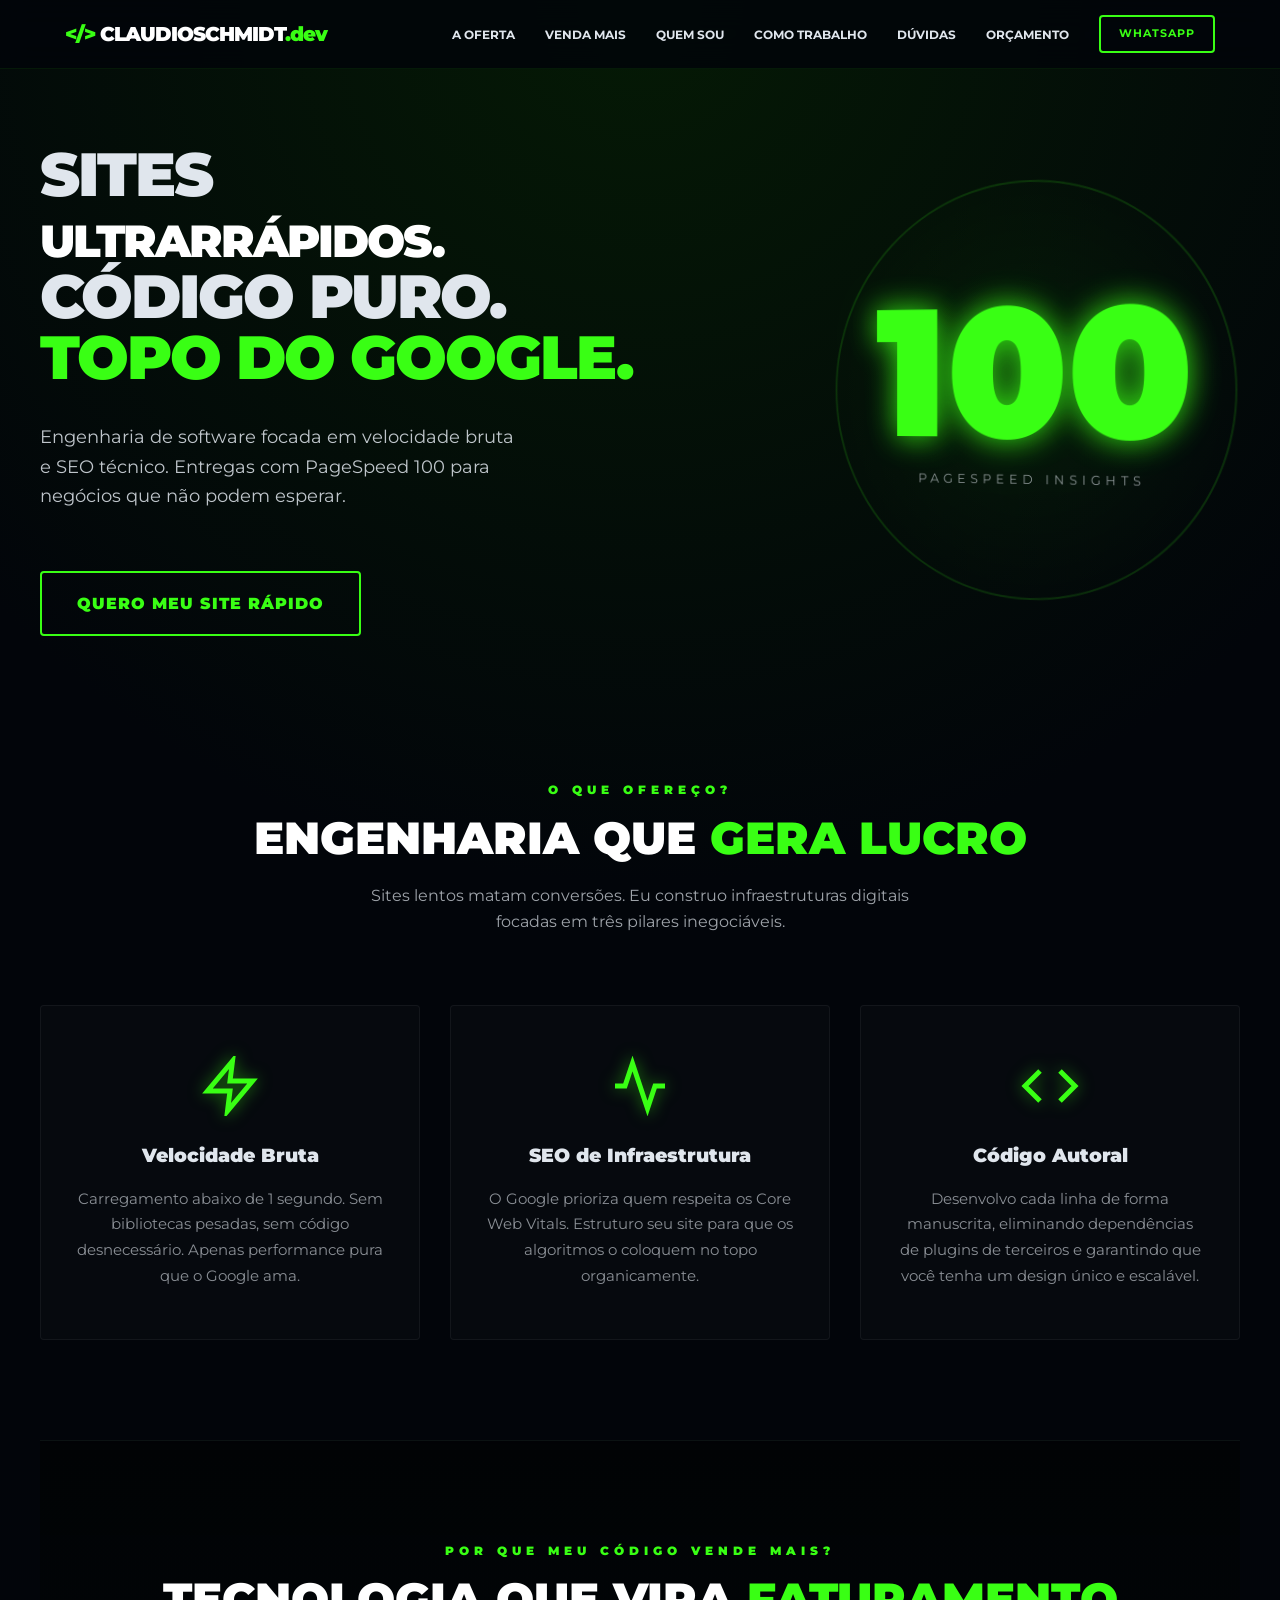
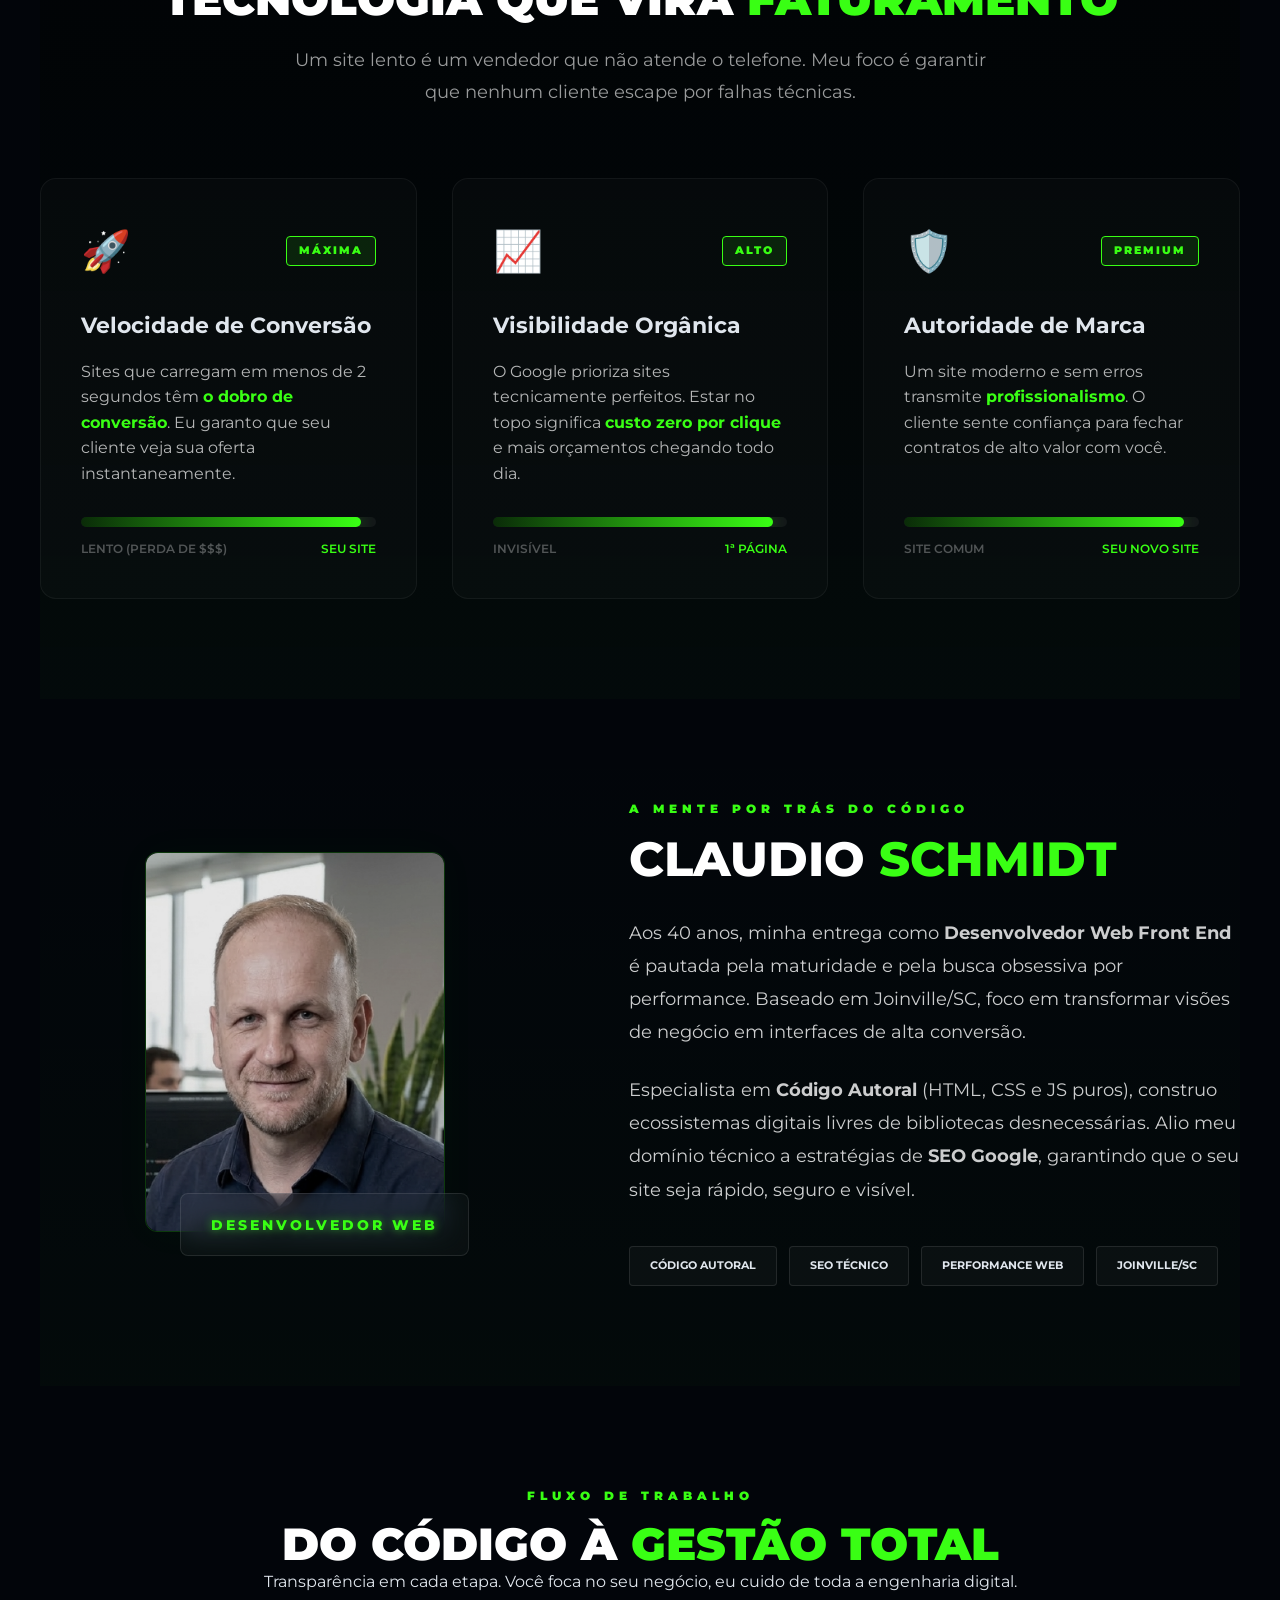
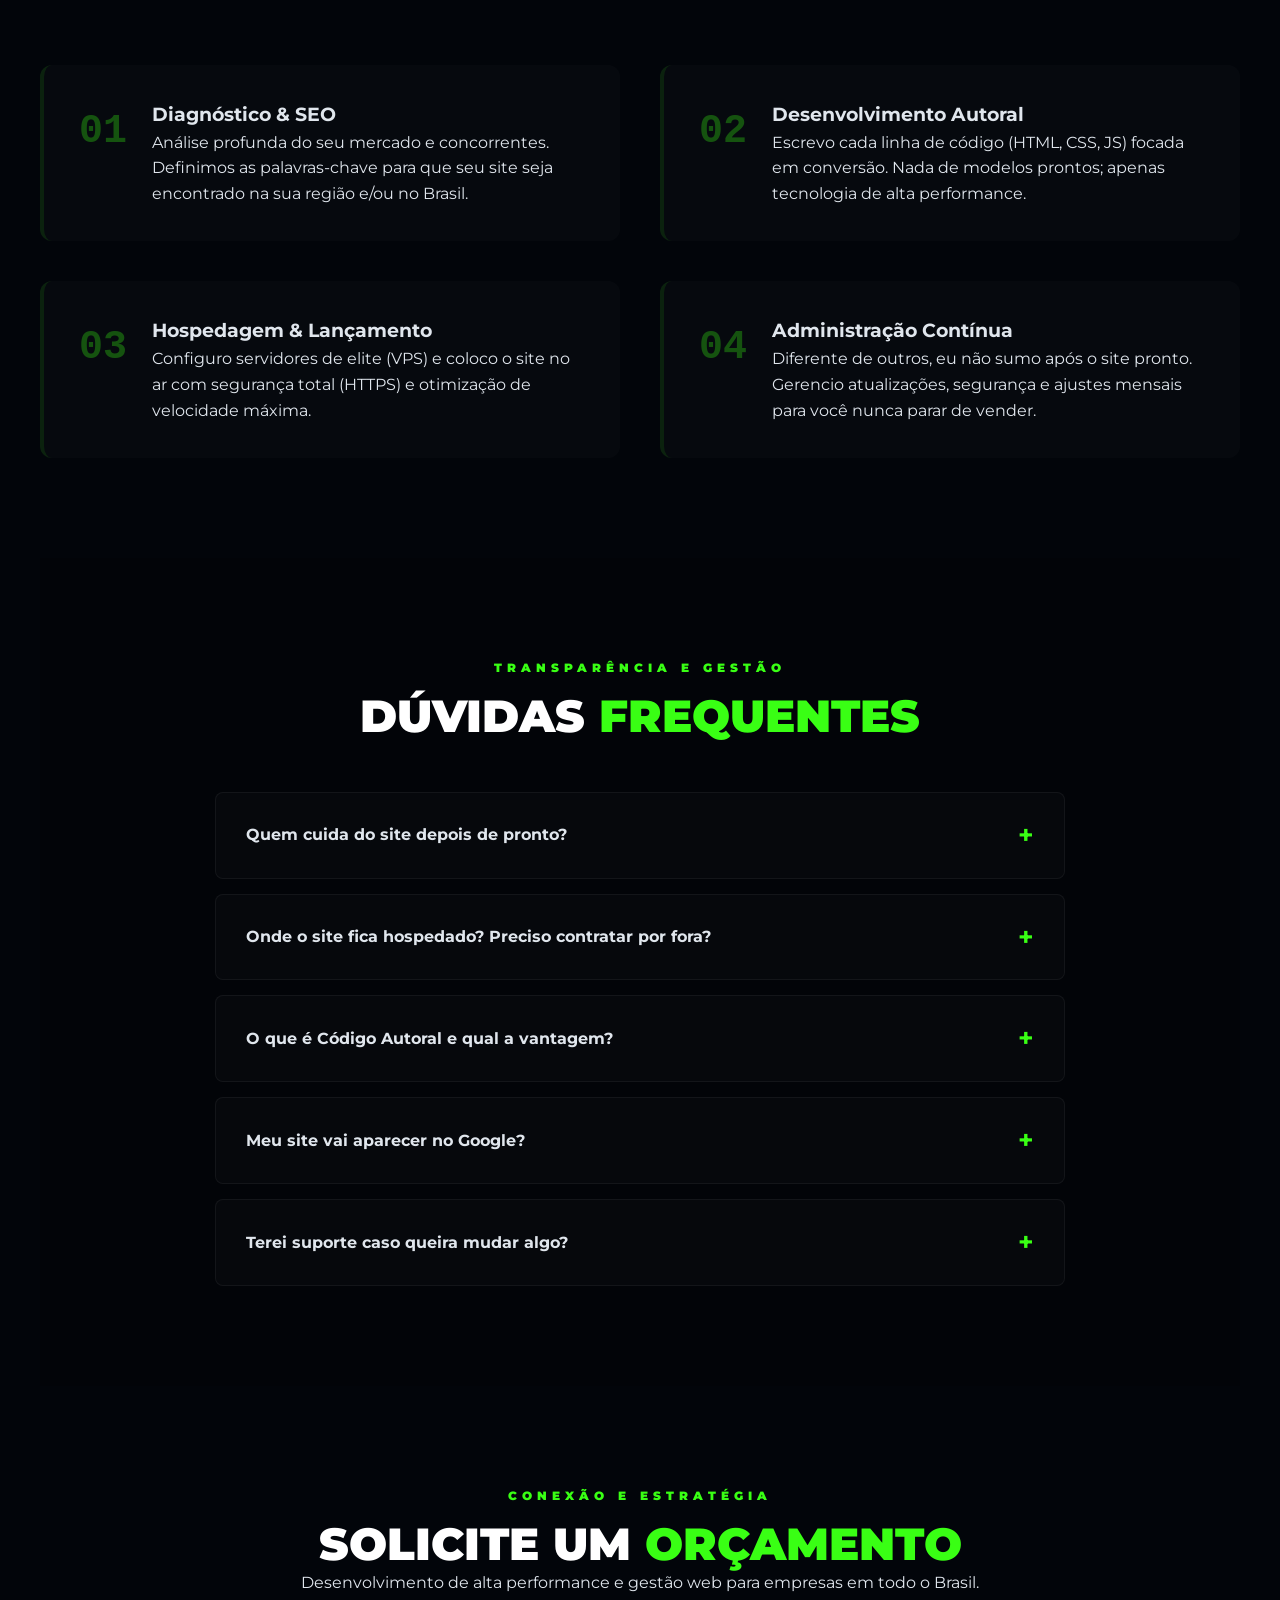
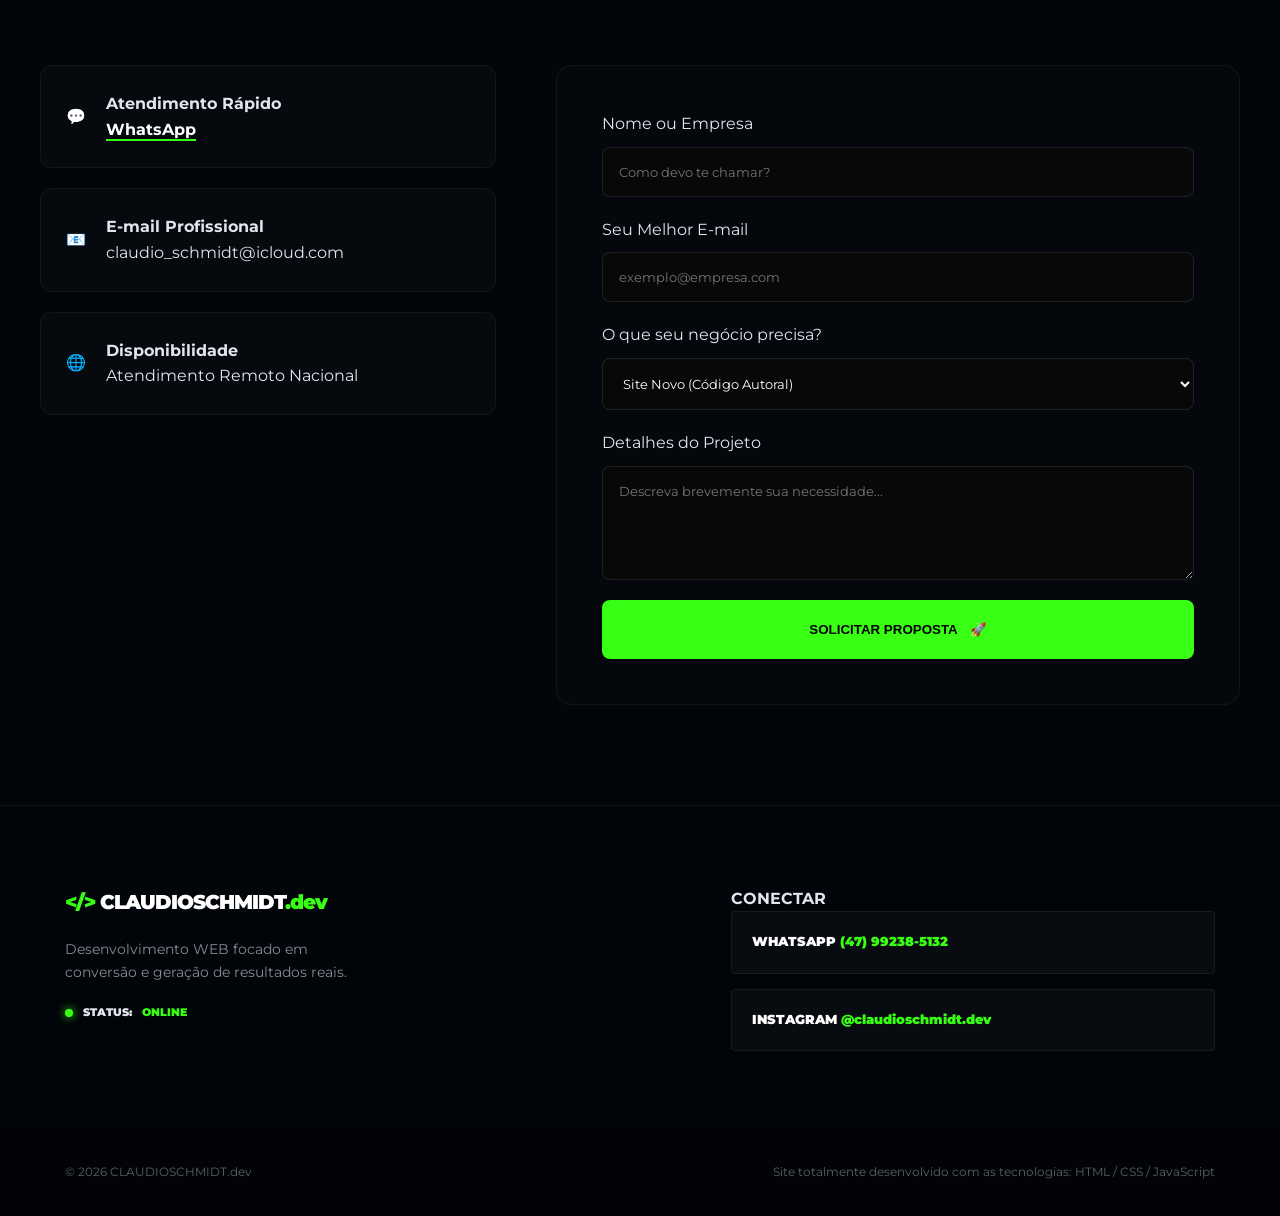
==== commit eb3c2965: "Alteraçoes de menu e titulos Alteraçoes em TAGS de H2 e na ordem de menus" ====
--- a/index.html
+++ b/index.html
@@ -35,7 +35,7 @@
                 <li><a href="#quem-sou">Quem Sou</a></li>
                 <li><a href="#como-trabalho">Como Trabalho</a></li>
                 <li><a href="#duvidas">Dúvidas</a></li>
-                <li><a href="#fale-comigo">Fale Comigo</a></li>
+                <li><a href="#orcamento">Orçamento</a></li>
                 <li>
                     <a href="https://wa.me/5547992385132" target="_blank" class="botao-neon pequeno">
                         WHATSAPP
@@ -328,7 +328,7 @@
             </div>
         </section>
 
-        <section id="fale-comigo" class="secao-contato container revelar">
+        <section id="orcamento" class="secao-contato container revelar">
             <div class="header-centralizado">
                 <span class="subtitulo-neon">CONEXÃO E ESTRATÉGIA</span>
                 <h2 class="cor-branca">SOLICITE UM <span class="cor-neon">ORÇAMENTO</span></h2>
--- a/css/style.css
+++ b/css/style.css
@@ -1,5 +1,3 @@
-
-
 /* --- 1. CONFIGURAÇÕES BASE & VARIÁVEIS --- */
 :root {
     --neon: #39ff14;
@@ -10,6 +8,11 @@
     --transicao: all 0.4s cubic-bezier(0.175, 0.885, 0.32, 1.275);
 }
 
+
+/* * {
+    outline: 1px solid red;
+} */
+
 * {
     margin: 0;
     padding: 0;
@@ -38,10 +41,27 @@
     padding: 0 25px;
 }
 
+/* Correção de overflow no mobile */
+.container-visual,
+.elemento-3d {
+    max-width: 100%;
+}
+
 /* --- 2. COMPONENTES REUTILIZÁVEIS (AUXILIARES) --- */
-.cor-neon { color: var(--neon); }
-.cor-branca { color: var(--branco); }
-.brilho-neon { text-shadow: 0 0 25px rgba(57, 255, 20, 0.7); }
+.cor-neon {
+    color: var(--neon);
+}
+
+.cor-branca {
+    color: var(--branco);
+    font-size: 2.8rem;
+    font-weight: 900;
+    line-height: 1.1;
+}
+
+.brilho-neon {
+    text-shadow: 0 0 25px rgba(57, 255, 20, 0.7);
+}
 
 .subtitulo-neon {
     font-size: 0.75rem;
@@ -150,7 +170,7 @@
     cursor: pointer;
     flex-direction: column;
     gap: 6px;
-    z-index: 1001;
+    z-index: 2000;
 }
 
 .barrinha {
@@ -159,6 +179,19 @@
     background-color: var(--neon);
     border-radius: 2px;
     transition: 0.4s;
+}
+
+/* Animação do botão hamburguer para "X" */
+.menu-hamburguer.aberto .barrinha:nth-child(1) {
+    transform: rotate(45deg) translate(5px, 5px);
+}
+
+.menu-hamburguer.aberto .barrinha:nth-child(2) {
+    opacity: 0;
+}
+
+.menu-hamburguer.aberto .barrinha:nth-child(3) {
+    transform: rotate(-45deg) translate(6px, -6px);
 }
 
 /* --- 4. SEÇÃO INICIAL (HERO SECTION) --- */
@@ -323,7 +356,7 @@
 /* --- 6. SEÇÃO PERFORMANCE & LUCRO --- */
 .secao-performance {
     padding: 100px 0;
-    background: linear-gradient(to bottom, rgba(0,0,0,0.5), rgba(57, 255, 20, 0.02));
+    background: linear-gradient(to bottom, rgba(0, 0, 0, 0.5), rgba(57, 255, 20, 0.02));
     border-top: 1px solid rgba(255, 255, 255, 0.03);
 }
 
@@ -442,13 +475,26 @@
 }
 
 /* Animações dos Gráficos via Scroll */
-.revelar.visivel .LCP-bar { animation: animarBarra 1.5s ease-out forwards 0.2s; }
-.revelar.visivel .CLS-bar { animation: animarBarra 1.5s ease-out forwards 0.4s; }
-.revelar.visivel .INP-bar { animation: animarBarra 1.5s ease-out forwards 0.6s; }
+.revelar.visivel .LCP-bar {
+    animation: animarBarra 1.5s ease-out forwards 0.2s;
+}
+
+.revelar.visivel .CLS-bar {
+    animation: animarBarra 1.5s ease-out forwards 0.4s;
+}
+
+.revelar.visivel .INP-bar {
+    animation: animarBarra 1.5s ease-out forwards 0.6s;
+}
 
 @keyframes animarBarra {
-    from { width: 0; }
-    to { width: 95%; }
+    from {
+        width: 0;
+    }
+
+    to {
+        width: 95%;
+    }
 }
 
 /* --- 7. SEÇÃO PROCESSO (COMO TRABALHO) --- */
@@ -501,6 +547,8 @@
 }
 
 .moldura-neon {
+    display: block;
+    margin: 0 auto;
     width: 300px;
     height: 380px;
     border: 1px solid rgba(57, 255, 20, 0.2);
@@ -508,6 +556,7 @@
     position: relative;
     box-shadow: 0 0 40px rgba(57, 255, 20, 0.03);
     transition: 0.6s cubic-bezier(0.23, 1, 0.32, 1);
+    justify-self: center;
 }
 
 .foto-perfil {
@@ -517,6 +566,8 @@
     border-radius: 12px;
     filter: grayscale(40%) brightness(90%);
     transition: 0.5s ease;
+    justify-self: center;
+
 }
 
 .background-glass-overlay {
@@ -531,6 +582,7 @@
     z-index: 10;
 }
 
+
 .label-experiencia {
     font-size: 0.85rem;
     color: var(--neon);
@@ -584,6 +636,11 @@
     background: rgba(0, 0, 0, 0.2);
 }
 
+.faq-header {
+    margin-bottom: 50px;
+    text-align: center;
+}
+
 .lista-faq {
     max-width: 850px;
     margin: 0 auto;
@@ -614,7 +671,9 @@
     list-style: none;
 }
 
-summary::-webkit-details-marker { display: none; }
+summary::-webkit-details-marker {
+    display: none;
+}
 
 summary::after {
     content: '+';
@@ -622,7 +681,10 @@
     font-size: 1.6rem;
 }
 
-details[open] summary::after { content: '-'; }
+details[open] summary::after {
+    content: '-';
+}
+
 
 .faq-content {
     padding: 0 30px 25px 30px;
@@ -669,9 +731,15 @@
     gap: 20px;
 }
 
-.grupo-input { display: flex; flex-direction: column; gap: 10px; }
-
-.grupo-input input, .grupo-input select, .grupo-input textarea {
+.grupo-input {
+    display: flex;
+    flex-direction: column;
+    gap: 10px;
+}
+
+.grupo-input input,
+.grupo-input select,
+.grupo-input textarea {
     background: #080808;
     border: 1px solid rgba(255, 255, 255, 0.1);
     padding: 16px;
@@ -680,7 +748,9 @@
     font-family: inherit;
 }
 
-.grupo-input input:focus, .grupo-input select:focus, .grupo-input textarea:focus {
+.grupo-input input:focus,
+.grupo-input select:focus,
+.grupo-input textarea:focus {
     border-color: var(--neon);
     outline: none;
 }
@@ -711,7 +781,7 @@
 .rodape-moderno {
     background: rgba(2, 5, 10, 0.98);
     padding-top: 80px;
-    border-top: 1px solid rgba(255,255,255,0.05);
+    border-top: 1px solid rgba(255, 255, 255, 0.05);
 }
 
 .grade-rodape {
@@ -750,10 +820,10 @@
     color: var(--branco);
     font-size: 0.8rem;
     font-weight: 900;
-    background: rgba(255,255,255,0.03);
+    background: rgba(255, 255, 255, 0.03);
     padding: 20px;
     border-radius: 4px;
-    border: 1px solid rgba(255,255,255,0.06);
+    border: 1px solid rgba(255, 255, 255, 0.06);
     margin-bottom: 15px;
     display: block;
     transition: 0.3s;
@@ -768,7 +838,7 @@
     background: #010307;
     padding: 35px 0;
     font-size: 0.75rem;
-    border-top: 1px solid rgba(255,255,255,0.02);
+    border-top: 1px solid rgba(255, 255, 255, 0.02);
 }
 
 .flex-assinatura {
@@ -779,26 +849,52 @@
 
 /* --- 12. ANIMAÇÕES GLOBAIS --- */
 @keyframes flutuar {
-    0%, 100% { transform: translateZ(120px) translateY(0); }
-    50% { transform: translateZ(120px) translateY(-25px); }
+
+    0%,
+    100% {
+        transform: translateZ(120px) translateY(0);
+    }
+
+    50% {
+        transform: translateZ(120px) translateY(-25px);
+    }
 }
 
 @keyframes pulse {
-    0%, 100% { transform: scale(1); opacity: 1; }
-    50% { transform: scale(1.5); opacity: 0.5; }
+
+    0%,
+    100% {
+        transform: scale(1);
+        opacity: 1;
+    }
+
+    50% {
+        transform: scale(1.5);
+        opacity: 0.5;
+    }
 }
 
 @keyframes slideDown {
-    from { opacity: 0; transform: translateY(-10px); }
-    to { opacity: 1; transform: translateY(0); }
+    from {
+        opacity: 0;
+        transform: translateY(-10px);
+    }
+
+    to {
+        opacity: 1;
+        transform: translateY(0);
+    }
 }
 
 /* --- 13. RESPONSIVIDADE (MEDIA QUERIES) --- */
 
 /* Tablets e Mobile */
 @media (max-width: 950px) {
+
     /* Menu Mobile Hamburguer */
-    .menu-hamburguer { display: flex; }
+    .menu-hamburguer {
+        display: flex;
+    }
 
     .lista-menu {
         position: fixed;
@@ -814,23 +910,76 @@
         z-index: 1500;
     }
 
-    .lista-menu.ativo { right: 0; }
-
-    .lista-menu a { font-size: 1.5rem; }
+    .lista-menu.ativo {
+        right: 0;
+    }
+
+    .lista-menu a {
+        font-size: 1rem;
+    }
 
     /* Seção Hero */
-    .secao-destaque { flex-direction: column; text-align: center; }
-    .texto-principal p { margin: 0 auto 50px auto; }
-    .container-visual { justify-content: center; margin-top: 60px; width: 100%; }
-    .elemento-3d { width: 300px; height: 300px; }
-    .numero-100 { font-size: 8rem; }
-    h1 { font-size: 2.8rem; }
+    .secao-destaque {
+        flex-direction: column;
+        text-align: center;
+    }
+
+    .texto-principal h1 {
+        font-size: 3rem;
+        line-height: 1.2;
+        padding: 0 10px;
+    }
+
+    .texto-principal p {
+        margin: 0 auto 50px auto;
+    }
+
+    .container-visual {
+        justify-content: center;
+        margin-top: 60px;
+        width: 100%;
+    }
+
+    .elemento-3d {
+        width: 90%;
+        max-width: 300px;
+        height: auto;
+        aspect-ratio: 1 / 1;
+    }
+
+    .numero-100 {
+        font-size: 8rem;
+    }
+
+    h1 {
+        font-size: 2.8rem;
+    }
 
     /* Grades */
-    .grid-pilares, .grade-vitals, .linha-processo, .grade-sobre, .grade-contato, .grade-rodape {
+    .grid-pilares,
+    .grade-vitals,
+    .linha-processo,
+    .grade-sobre,
+    .grade-contato,
+    .grade-rodape {
         grid-template-columns: 1fr;
     }
 
-    .sobre-visual { order: 2; margin-top: 40px; }
-    .background-glass-overlay { right: 50%; transform: translateX(50%); }
+    .sobre-visual {
+        order: 2;
+        margin-top: 40px;
+    }
+
+    .background-glass-overlay {
+        right: 50%;
+        transform: translateX(50%);
+    }
+
+    .flex-assinatura {
+        display: flex;
+        flex-direction: column;
+        text-align: center;
+        opacity: 0.4;
+    }
+
 }
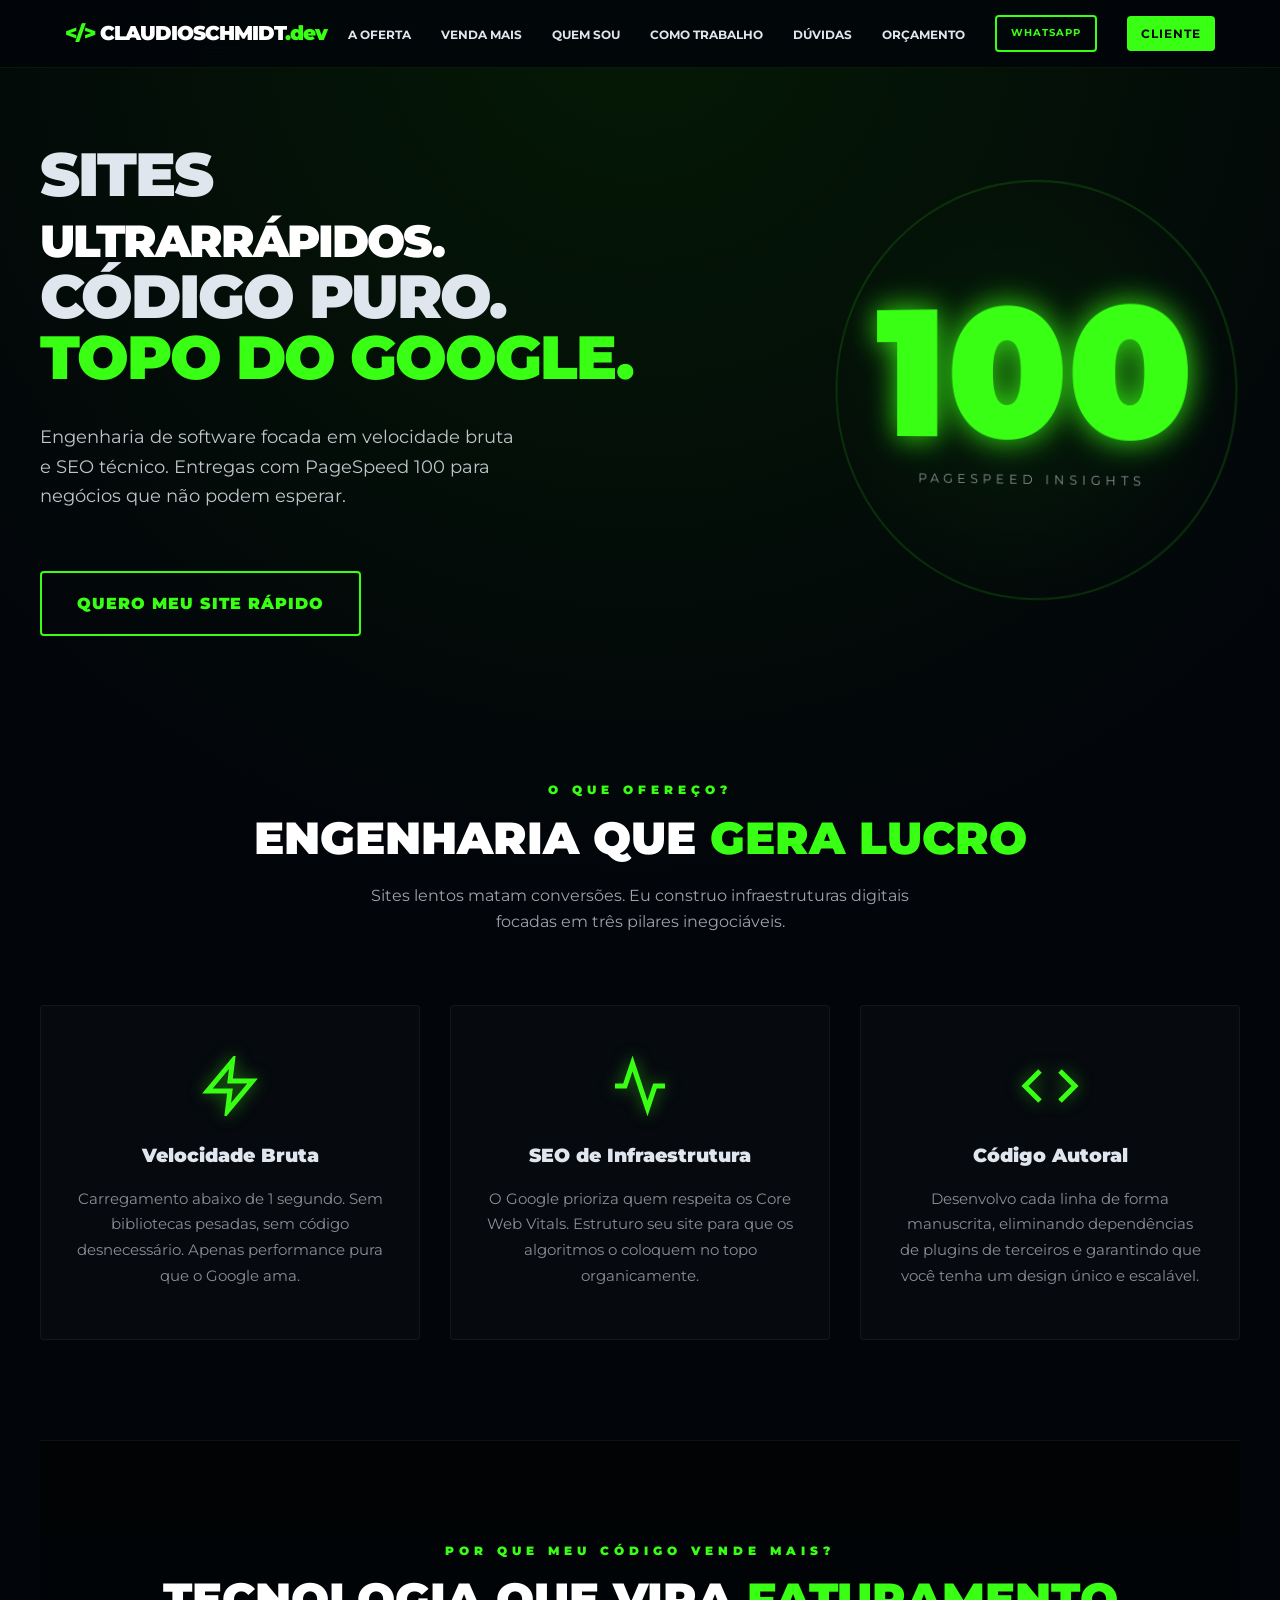
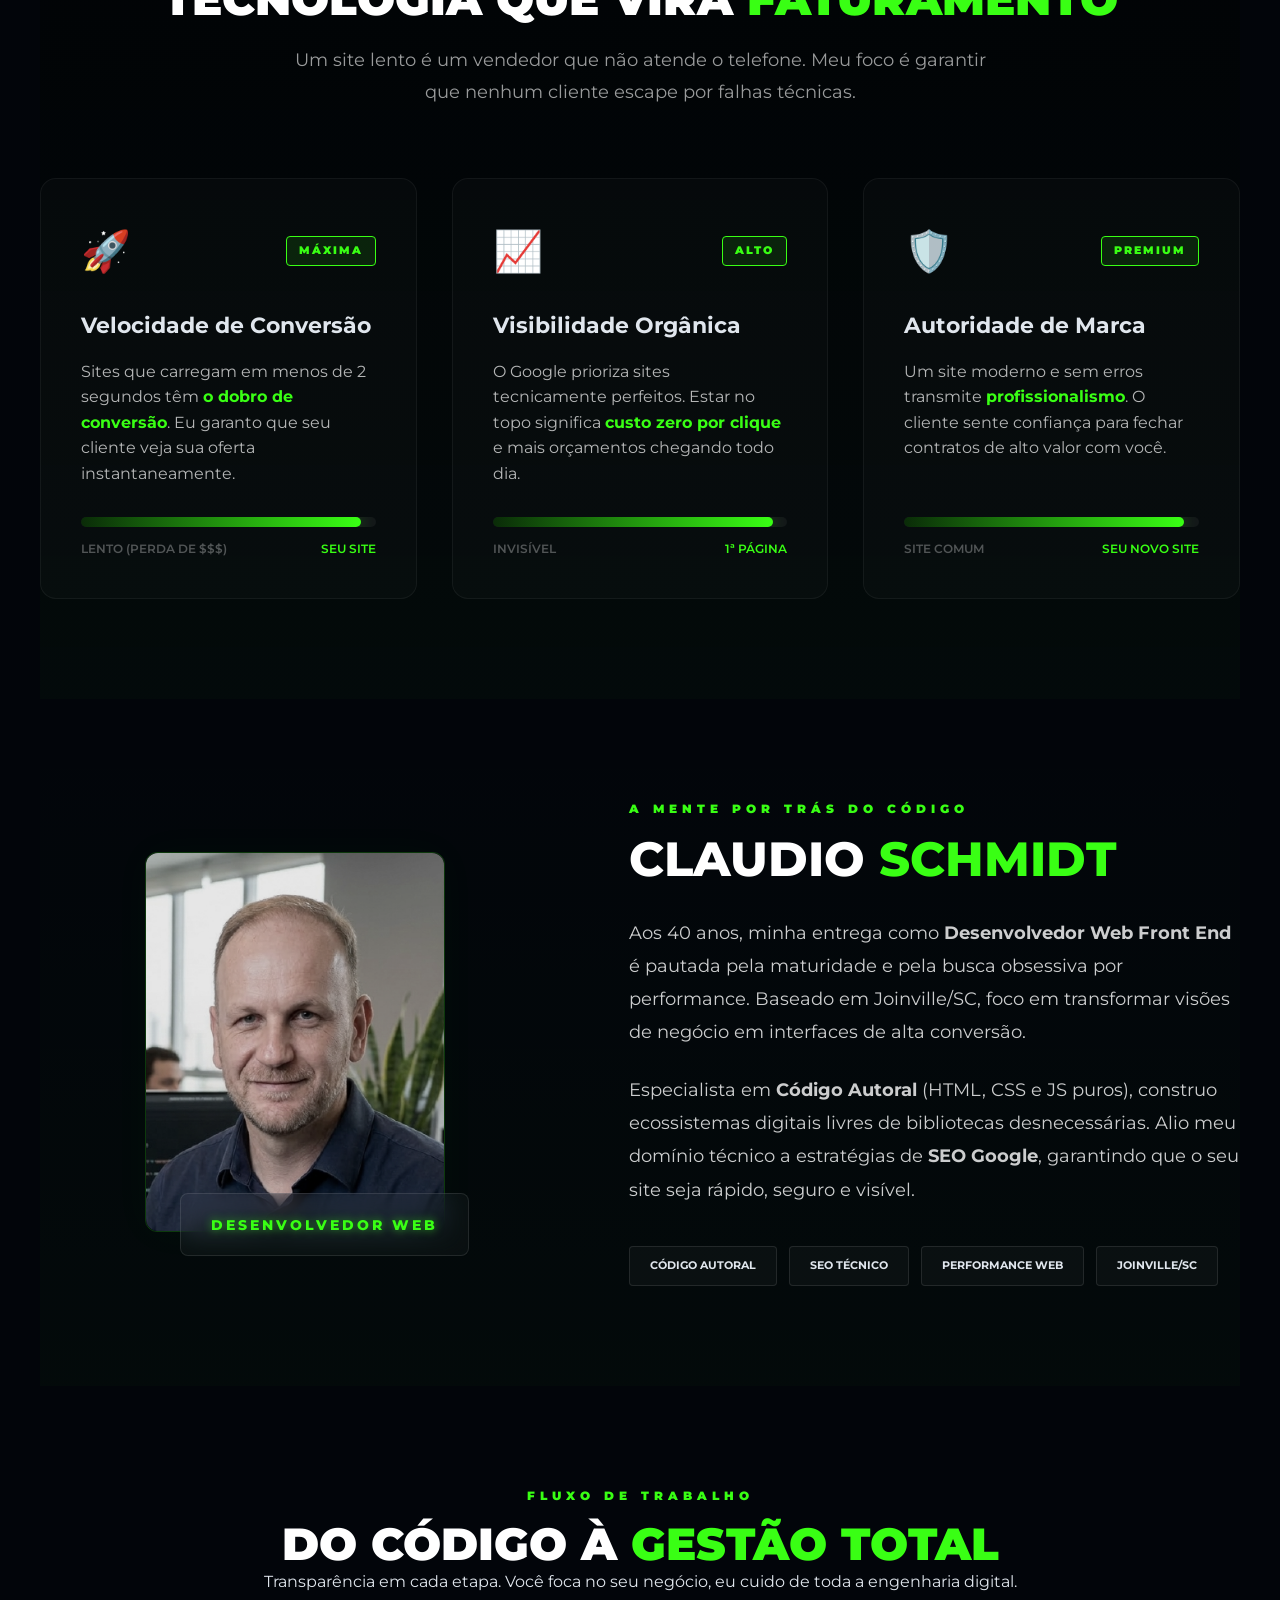
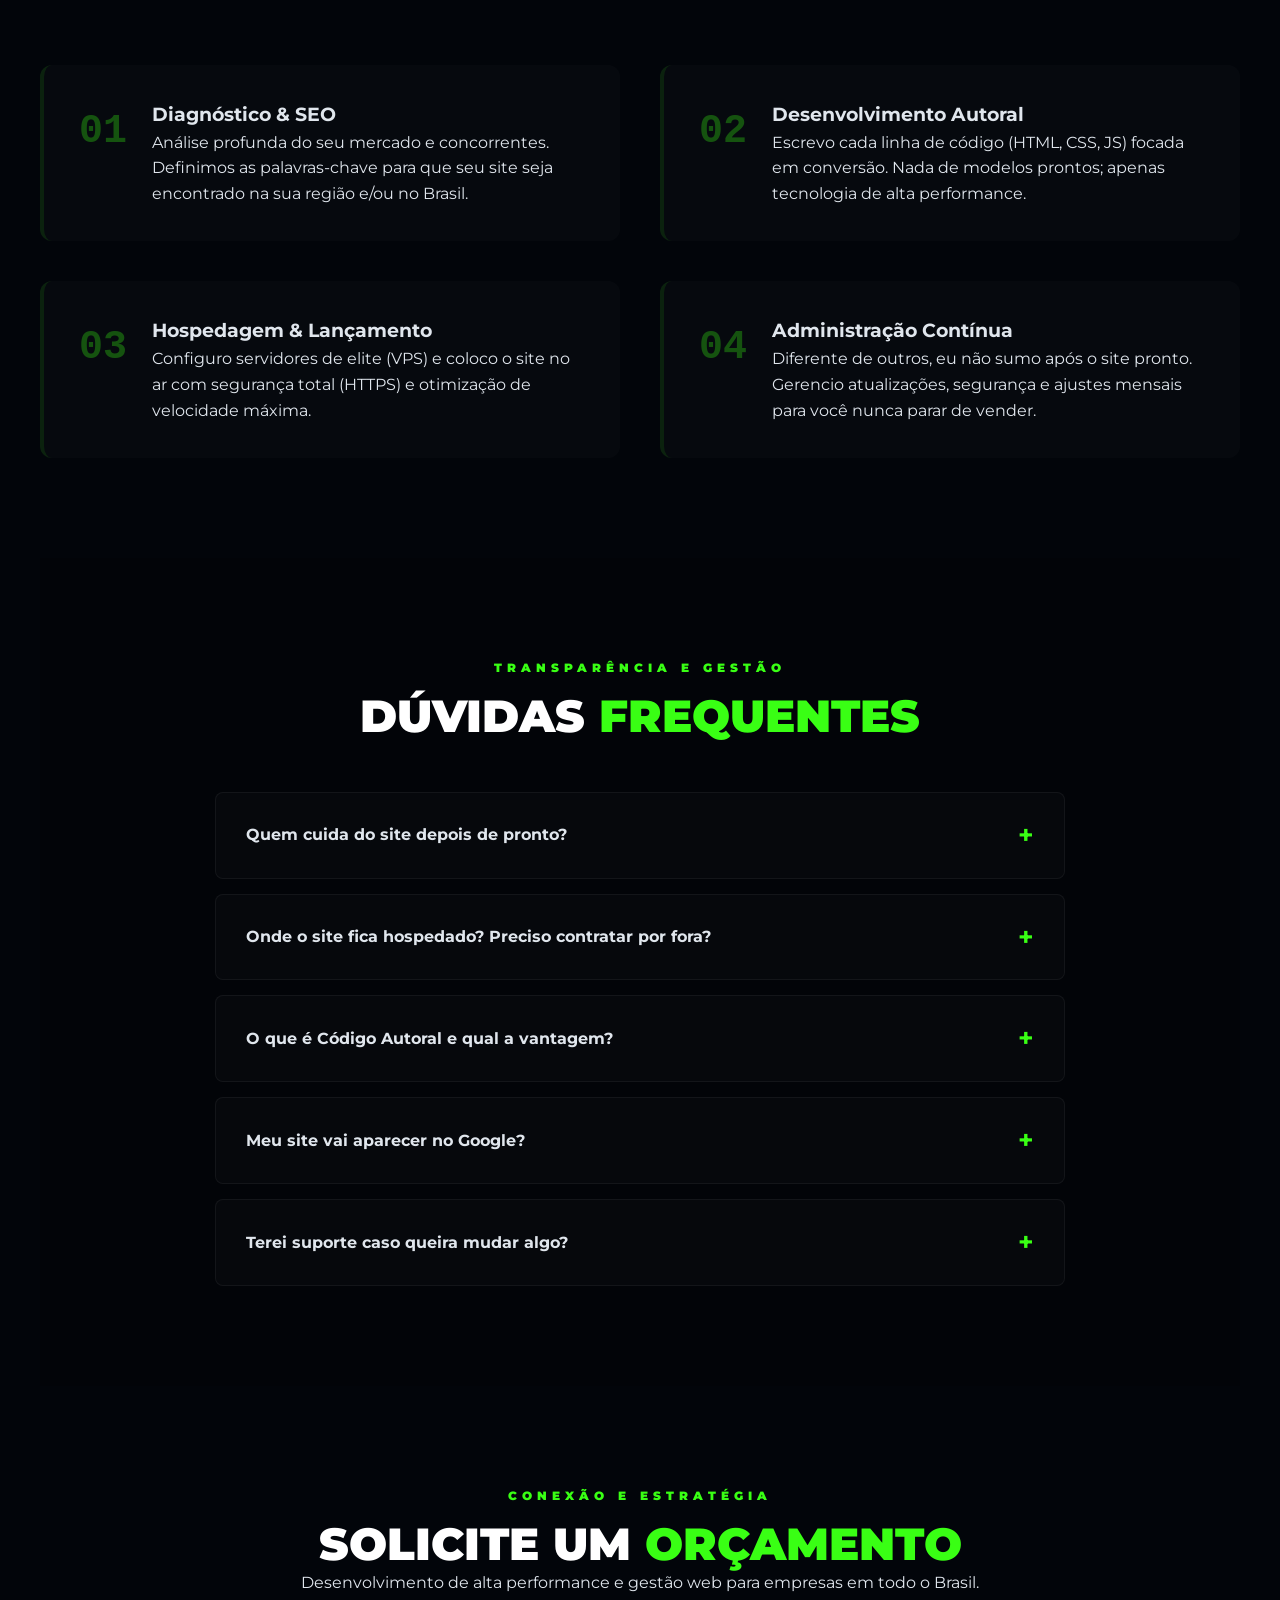
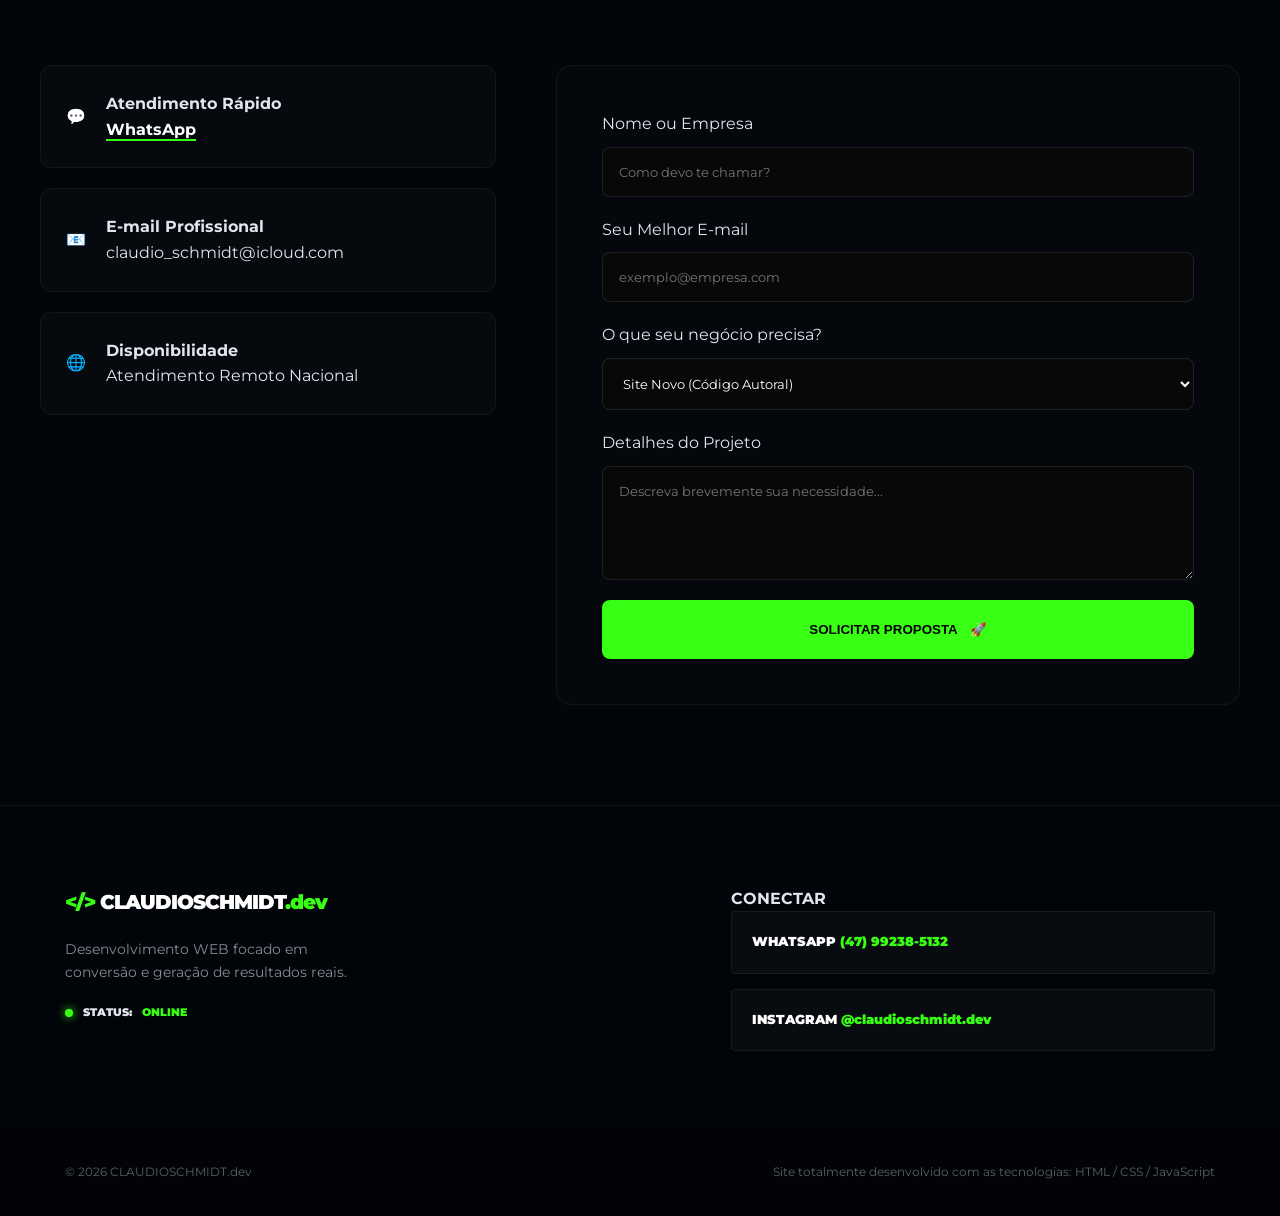
==== commit d2d82db7: "Cliente Area CRM - Versão inicial com páginas separadas - adição de link 'CLIENTE' no site principal" ====
--- a/index.html
+++ b/index.html
@@ -39,6 +39,11 @@
                 <li>
                     <a href="https://wa.me/5547992385132" target="_blank" class="botao-neon pequeno">
                         WHATSAPP
+                    </a>
+                </li>
+                <li>
+                    <a href="client-area/index.html" target="_blank" class="botao-cliente">
+                        CLIENTE
                     </a>
                 </li>
             </ul>
--- a/css/style.css
+++ b/css/style.css
@@ -87,8 +87,30 @@
 }
 
 .botao-neon.pequeno {
-    padding: 8px 18px;
-    font-size: 0.7rem;
+    padding: 8px 14px;
+    font-size: 0.65rem;
+    white-space: nowrap;
+}
+
+.botao-cliente {
+    display: inline-block;
+    padding: 8px 14px;
+    background: var(--neon);
+    color: var(--fundo-dark) !important;
+    text-decoration: none;
+    font-weight: 900;
+    border-radius: 4px;
+    font-size: 0.65rem;
+    text-transform: uppercase;
+    letter-spacing: 1px;
+    transition: var(--transicao);
+    white-space: nowrap;
+}
+
+.botao-cliente:hover {
+    background: #4efd1d;
+    box-shadow: 0 0 25px rgba(57, 255, 20, 0.5);
+    transform: translateY(-3px);
 }
 
 .botao-neon:hover {
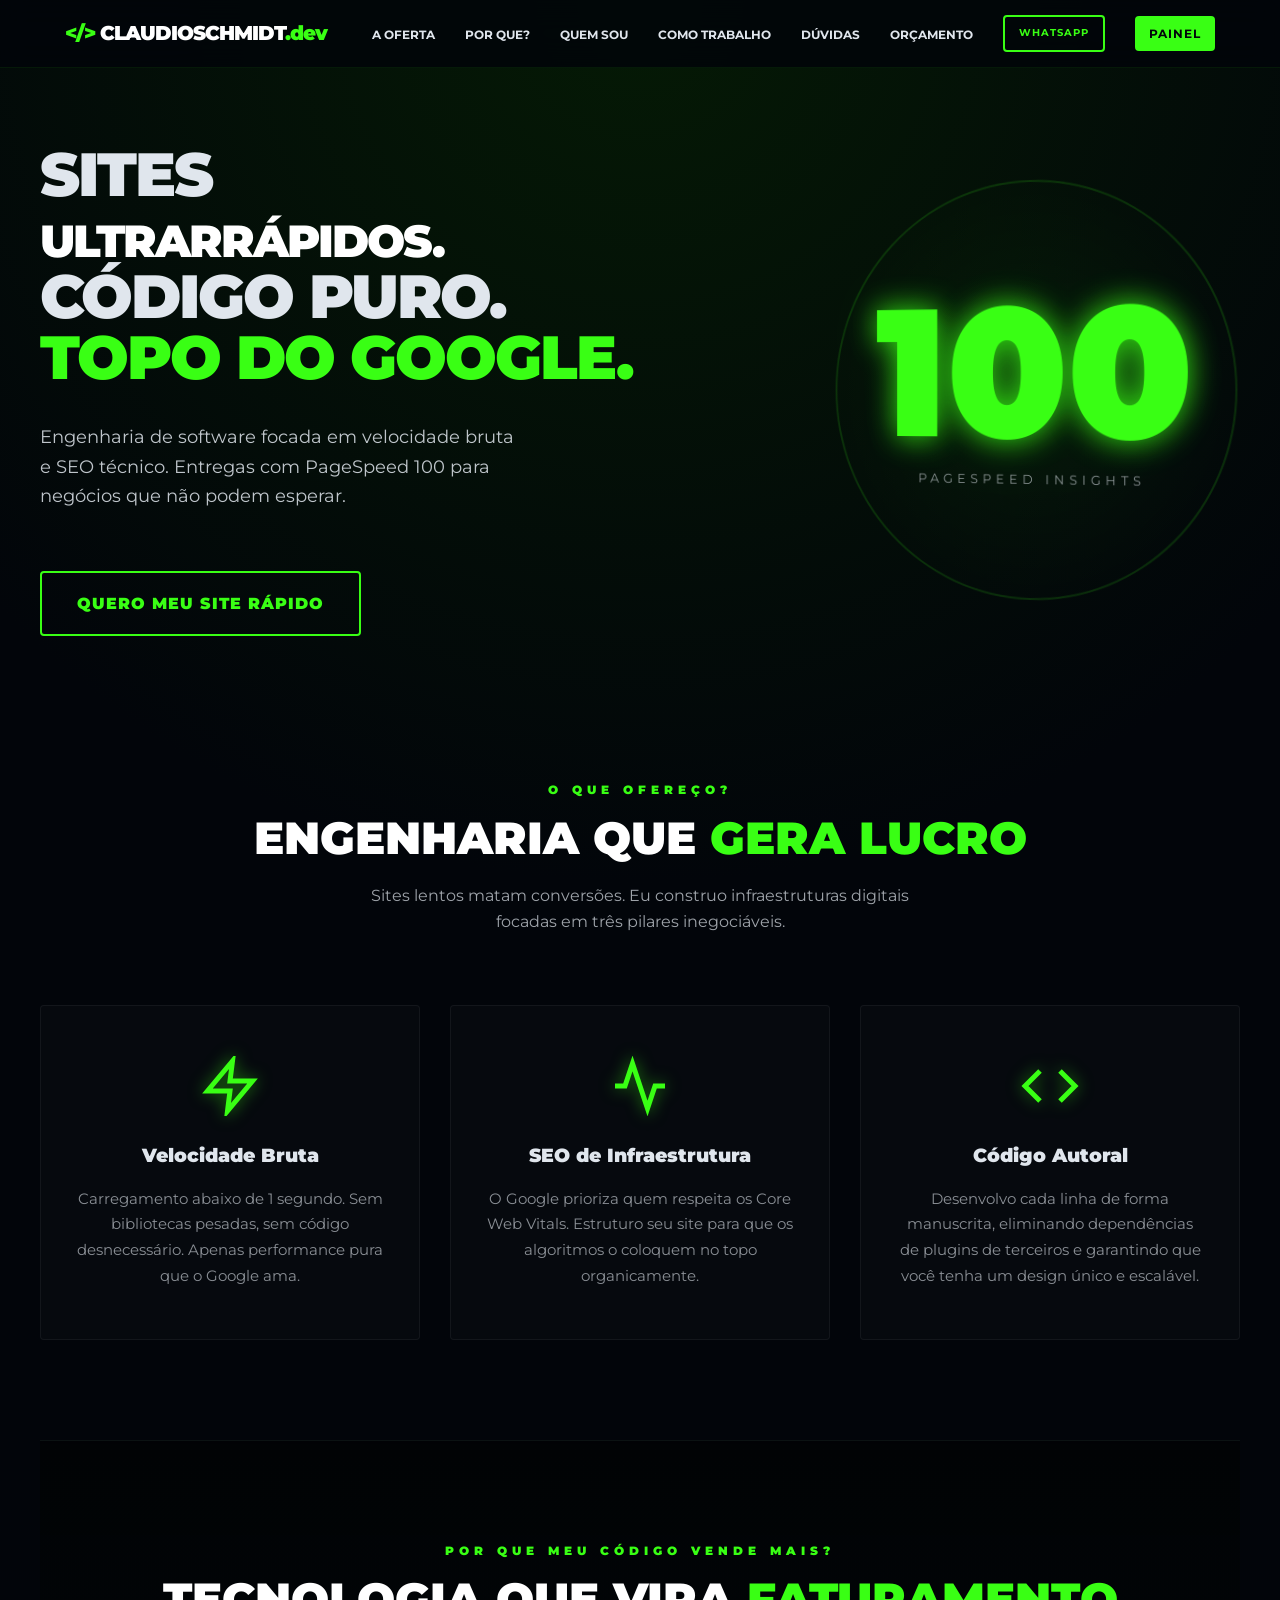
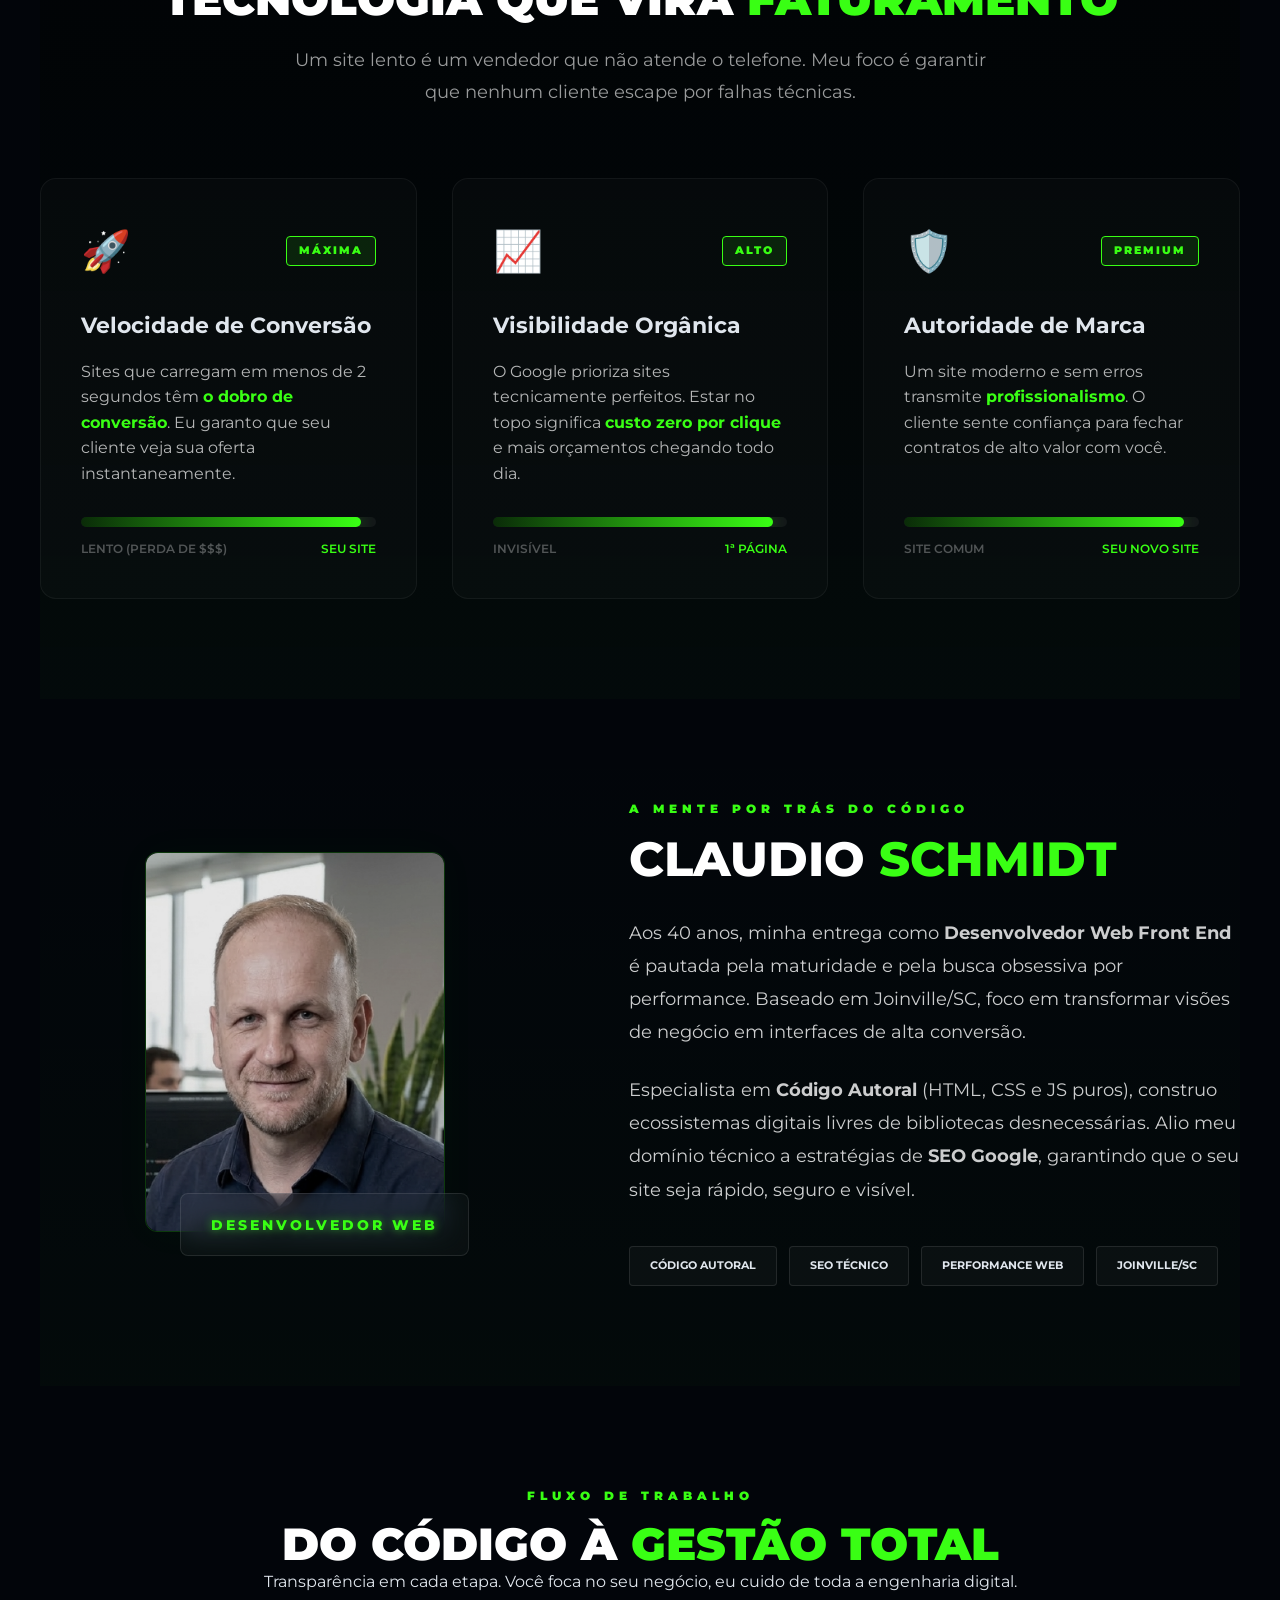
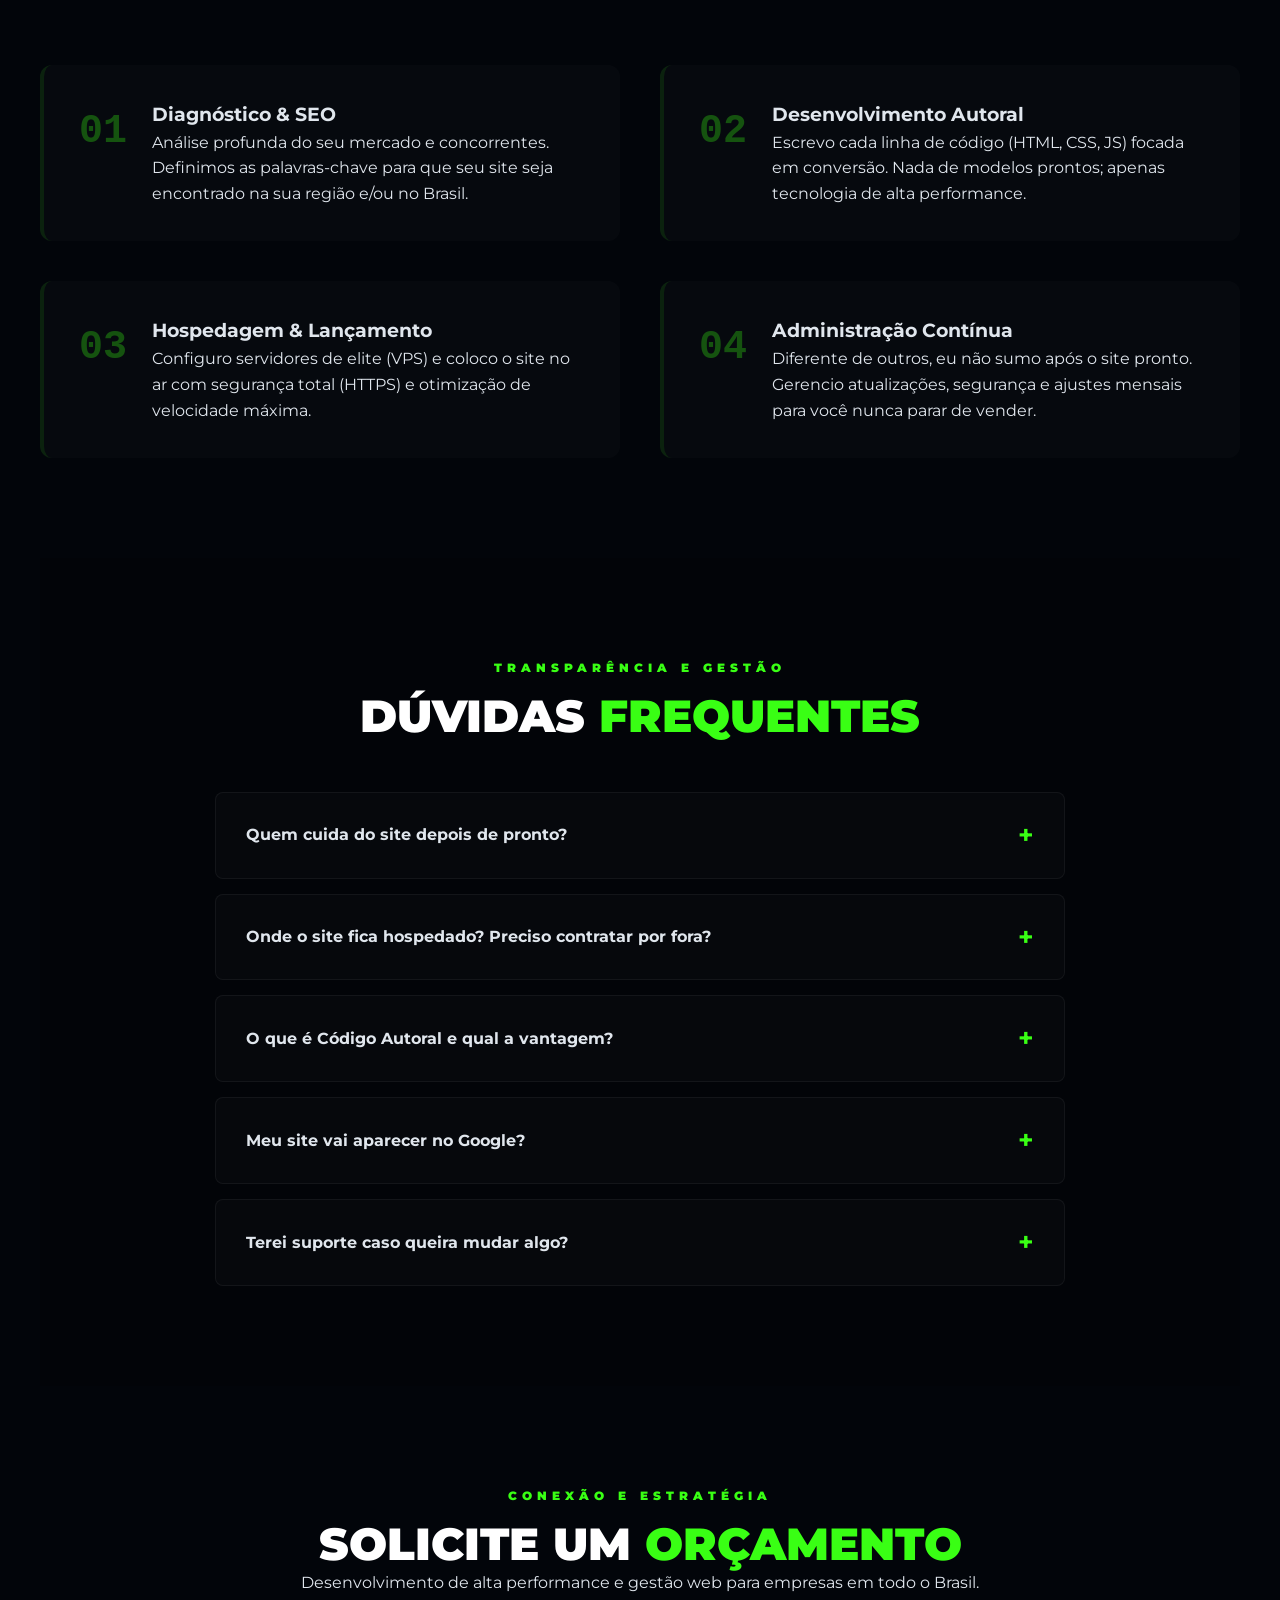
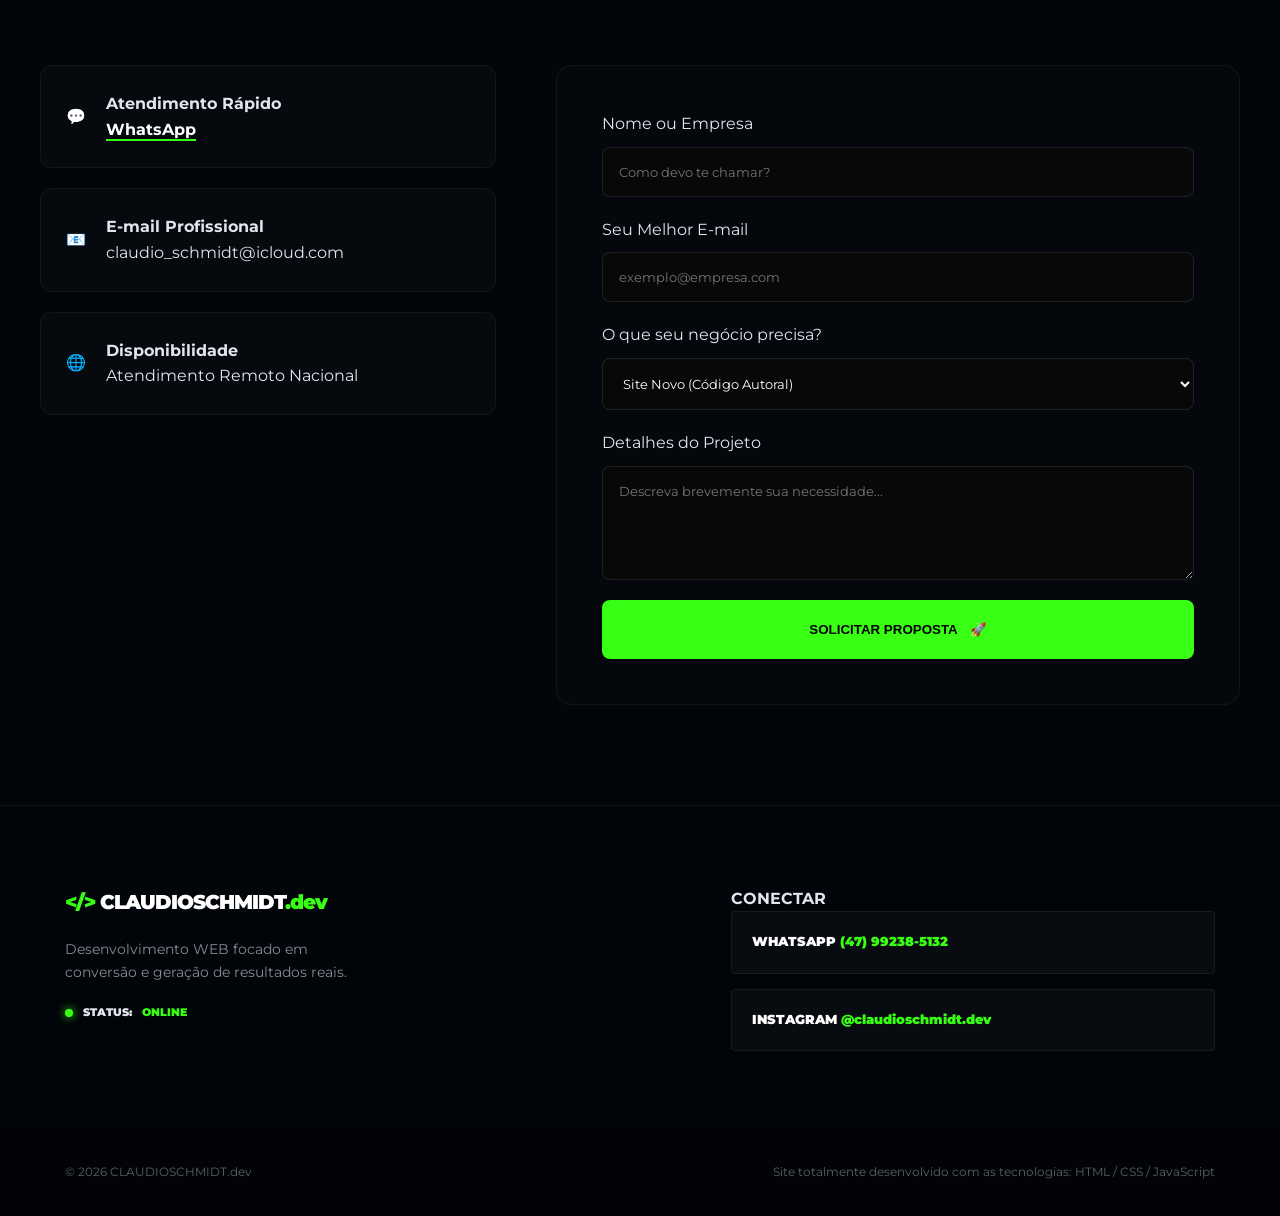
==== commit 30b7cb62: "refactor: atualizar textos do menu e FAQ para linguagem mais direta" ====
--- a/index.html
+++ b/index.html
@@ -31,7 +31,7 @@
 
             <ul class="lista-menu">
                 <li><a href="#oferta">A Oferta</a></li>
-                <li><a href="#venda-mais">Venda Mais</a></li>
+                <li><a href="#venda-mais">Por que?</a></li>
                 <li><a href="#quem-sou">Quem Sou</a></li>
                 <li><a href="#como-trabalho">Como Trabalho</a></li>
                 <li><a href="#duvidas">Dúvidas</a></li>
@@ -43,7 +43,7 @@
                 </li>
                 <li>
                     <a href="client-area/index.html" target="_blank" class="botao-cliente">
-                        CLIENTE
+                        PAINEL
                     </a>
                 </li>
             </ul>
@@ -220,7 +220,8 @@
 
                     <p>Especialista em <strong>Código Autoral</strong> (HTML, CSS e JS puros), construo ecossistemas
                         digitais livres de bibliotecas desnecessárias. Alio meu domínio técnico a estratégias de
-                        <strong>SEO Google</strong>, garantindo que o seu site seja rápido, seguro e visível.</p>
+                        <strong>SEO Google</strong>, garantindo que o seu site seja rápido, seguro e visível.
+                    </p>
 
                     <div class="badges-tecnicas">
                         <span class="badge">Código Autoral</span>
@@ -326,8 +327,7 @@
                     <summary>Terei suporte caso queira mudar algo?</summary>
                     <div class="faq-content">
                         <p>Com certeza. Como sou o responsável direto pelo desenvolvimento e pela administração, o
-                            suporte é feito <strong>diretamente comigo</strong>. Sem tickets de espera ou atendentes que
-                            não entendem de código.</p>
+                            suporte é feito <strong>diretamente comigo</strong>. Através de painel intuitivo com quem entendem de código.</p>
                     </div>
                 </details>
             </div>
@@ -437,7 +437,7 @@
         </div>
     </footer>
 
-    
+
 </body>
 
 </html>
